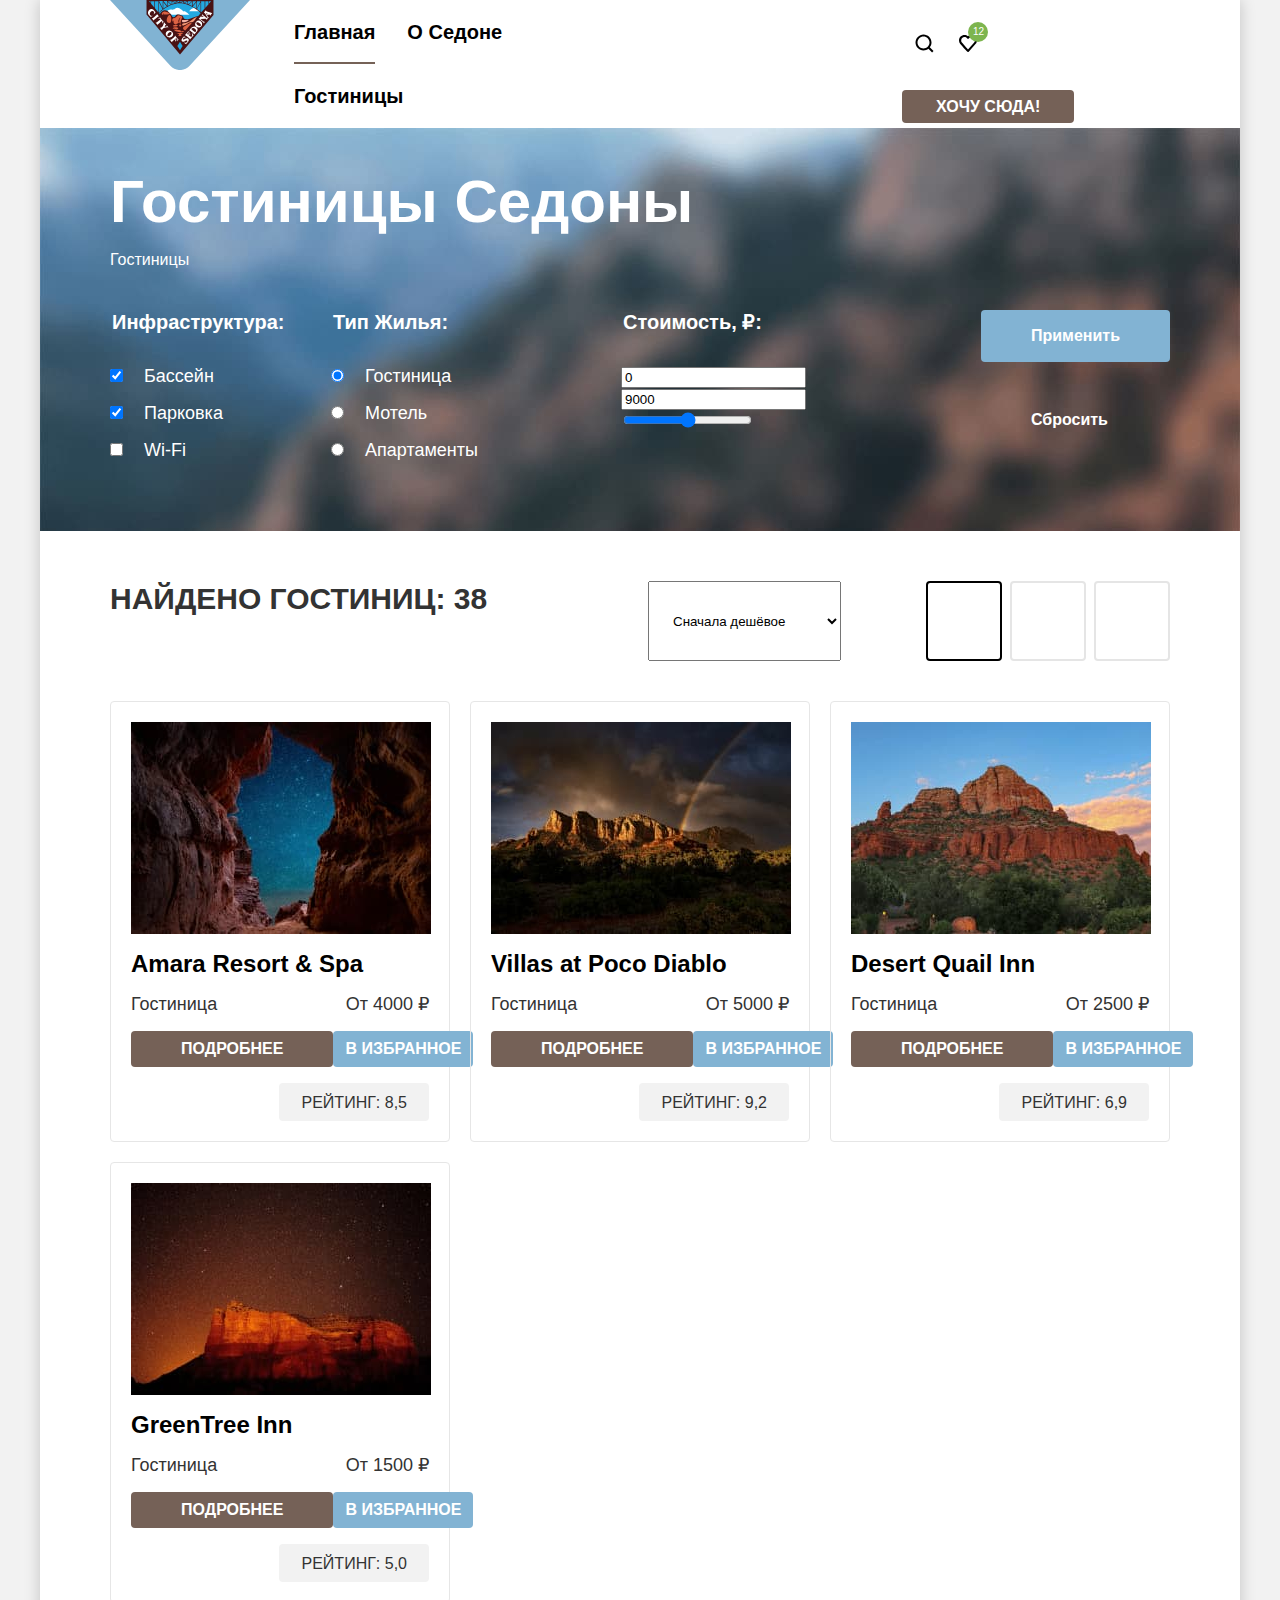
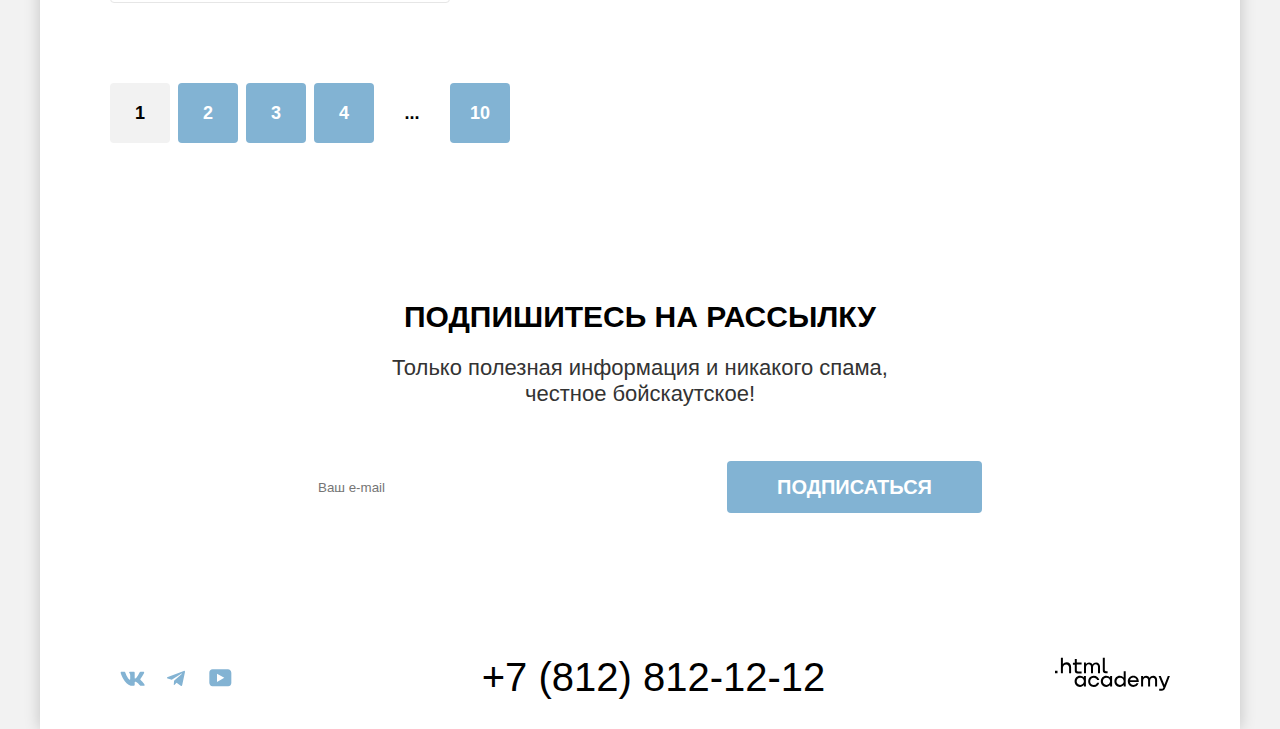
==== catalog.html @ 60b840fd "7.24. Постройте мелкие сетки на гридах для подходящих компонентов" ====
<!DOCTYPE html>
<html lang="ru">
<head>
  <meta charset="utf-8">
  <title>HTML Academy: Седона</title>
  <link rel="stylesheet" href="styles/styles.css"/>
</head>
<body>
<div class="page-container">
  <header class="page-header">
    <a class="page-header-logo" href="/">
      <img src="images/icons/logo.svg" alt="Sedona" width="140" height="70">
    </a>
    <nav class="navigation">
      <ul class="navigation-list">
        <li class="navigation-item">
          <a class="navigation-link navigation-link-current" href="/">Главная</a>
        </li>
        <li class="navigation-item">
          <a class="navigation-link" href="#">О седоне</a>
        </li>
        <li class="navigation-item">
          <a class="navigation-link" href="/hotels.html">Гостиницы</a>
        </li>
      </ul>
      <ul class="navigation-list navigation-user">
        <li class="navigation-item">
          <a class="navigation-link" href="#">
            <svg class="navigation-icon" xmlns="http://www.w3.org/2000/svg" width="20" height="20" viewBox="0 0 20 20"
                 fill="none">
              <path
                d="M19.5 18.0083L15.8 14.3287C16.8 13.0359 17.5 11.3453 17.5 9.4558C17.5 5.08011 13.9 1.5 9.5 1.5C5.1 1.5 1.5 5.17956 1.5 9.55525C1.5 13.9309 5.1 17.511 9.5 17.511C11.3 17.511 13 16.9144 14.4 15.8204L18.1 19.5L19.5 18.0083ZM9.5 15.5221C6.2 15.5221 3.5 12.837 3.5 9.55525C3.5 6.27348 6.2 3.5884 9.5 3.5884C12.8 3.5884 15.5 6.27348 15.5 9.55525C15.5 12.837 12.8 15.5221 9.5 15.5221Z"
                fill="black"/>
            </svg>
            <span class="visually-hidden">
                Поиск
            </span>
          </a>
        </li>
        <li class="navigation-item">
          <a class="navigation-link navigation-cart-link" href="#">
            <svg class="navigation-icon" xmlns="http://www.w3.org/2000/svg" width="20" height="20" viewBox="0 0 20 20"
                 fill="none">
              <path
                d="M9.9 19C9.6 19 9.3 18.9 9.1 18.6C3.7 12.5 2.4 11.1 2.1 10.7C1.4 9.8 1 8.6 1 7.4C1 4.4 3.4 2 6.5 2C7.8 2 9 2.5 10 3.3C11 2.5 12.3 2 13.5 2C16.5 2 19 4.4 19 7.4C19 8.7 18.5 9.9 17.7 10.8L10.7 18.7C10.5 18.9 10.3 19 9.9 19ZM3.9 9.5C4.2 9.9 7.4 13.5 10 16.4L16.2 9.4C16.7 8.9 16.9 8.2 16.9 7.4C16.9 5.6 15.4 4.1 13.6 4.1C12.6 4.1 11.6 4.6 10.9 5.4C10.6 5.7 10.3 5.8 10 5.8C9.7 5.8 9.4 5.6 9.2 5.4C8.5 4.6 7.5 4.1 6.5 4.1C4.7 4.1 3.2 5.6 3.2 7.4C3.1 8.3 3.5 9 3.9 9.5C3.8 9.5 3.8 9.5 3.9 9.5Z"
                fill="black"/>
            </svg>
            <span class="visually-hidden">
                Избранное
              </span>
          </a>
        </li>
        <li class="navigation-item">
          <a class="button rent-button" href="#">
            Хочу сюда!
          </a>
        </li>
      </ul>
    </nav>
  </header>
  <main class="main-index">
    <section class="catalog-filter">
      <h1 class="inner-header-title">Гостиницы Седоны</h1>
      <nav>
        <ol class="breadcrumbs">
          <li class="breadcrumbs-item">
            <a class="breadcrumbs-link" href="index.html"><span class="visually-hidden">Главная</span></a>
          </li>
          <li class="breadcrumbs-item">
            <a class="breadcrumbs-link" href="#">Гостиницы</a>
          </li>
        </ol>
      </nav>
      <form class="catalog-filter-form" action="https://echo.htmlacademy.ru/" method="get">
        <div class="catalog-filter-left-controls">
          <fieldset class="catalog-filter-group">
            <legend class="catalog-filter-title">Инфраструктура:</legend>
            <ul class="catalog-filter-list">
              <li class="catalog-filter-item">
                <label class="control">
                  <input class="control-input" type="checkbox" name="pool" checked>
                  Бассейн
                </label>
              </li>
              <li class="catalog-filter-item">
                <label class="control">
                  <input class="control-input" type="checkbox" name="parking" checked>
                  Парковка
                </label>
              </li>
              <li class="catalog-filter-item">
                <label class="control">
                  <input class="control-input" type="checkbox" name="wifi">
                  Wi-Fi
                </label>
              </li>
            </ul>
          </fieldset>
          <fieldset class="catalog-filter-group">
            <legend class="catalog-filter-title">Тип жилья:</legend>
            <ul class="catalog-filter-list">
              <li class="catalog-filter-item">
                <label class="control">
                  <input class="control-input" type="radio" name="living-type" value="hotel" checked>
                  Гостиница
                </label>
              </li>
              <li class="catalog-filter-item">
                <label class="control">
                  <input class="control-input" type="radio" name="living-type" value="motel">
                  Мотель
                </label>
              </li>
              <li class="catalog-filter-item">
                <label class="control">
                  <input class="control-input" type="radio" name="living-type" value="apartments">
                  Апартаменты
                </label>
              </li>
            </ul>
          </fieldset>
        </div>
        <div class="catalog-filter-right-controls">
          <fieldset class="catalog-filter-group">
            <legend class="catalog-filter-title">Стоимость, ₽:</legend>
            <div>
              <label for="priceFrom" class="visually-hidden">стоимость от</label>
              <input type="number" name="price-from" id="priceFrom" placeholder="от" value="0">
              <label for="priceTo" class="visually-hidden">стоимость до</label>
              <input type="number" name="price-to" id="priceTo" placeholder="до" value="9000">
            </div>
            <label for="priceSlider" class="visually-hidden">слайдер цены</label>
            <input type="range" name="price-slider" min="0" max="10000" id="priceSlider">
          </fieldset>
          <div class="catalog-filter-buttons">
            <button class="button button-secondary-color" type="submit">
              Применить
            </button>
            <button class="button button-link" type="reset">
              Сбросить
            </button>
          </div>
        </div>

      </form>
    </section>

    <section class="catalog-hotels">
      <h2 class="visually-hidden">Каталог</h2>
      <header class="catalog-header">
        <h3 class="catalog-count">Найдено гостиниц: <span>38</span></h3>
        <div class="catalog-header-controls">
          <select class="select-control" aria-label="Сортировка">
            <option value="cheap">Сначала дешёвое</option>
            <option value="popular">Сначала популярное</option>
            <option value="expensive">Сначала дорогое</option>
          </select>
          <ul class="view-type-list">
            <li class="view-type-item">
              <a href="#" class="active button button-light">
                <span class="visually-hidden">Показать карточки</span>
              </a>
            </li>
            <li class="view-type-item">
              <a href="#" class="button button-light">
                <span class="visually-hidden">Показать лентой</span>
              </a>
            </li>
            <li class="view-type-item">
              <a href="#" class="button button-light">
                <span class="visually-hidden">Показать список</span>
              </a>
            </li>
          </ul>
        </div>
      </header>
      <ul class="hotel-list">
        <li class="hotel-card">
          <a class="hotel-card-link" href="#">
            <img class="hotel-card-image" src="images/hotels/hotel-1.jpg" width="300" height="212"
                 alt="Карточка отеля">
            <h3 class="hotel-card-title">Amara Resort & Spa</h3>
          </a>
          <div class="hotel-content">
            <div class="hotel-details">
              <p>Гостиница</p>
              <p>От <span>4000</span> ₽</p>
            </div>
            <div class="hotel-details hotel-card-buttons">
              <a class="button" href="#">
                Подробнее
              </a>
              <button class="button button-secondary-color">
                в избранное
              </button>
            </div>
            <div class="hotel-details">
              <div class="hotel-card-stars">
                <span class="visually-hidden">Рейтинг отеля в звездочках</span>
              </div>
              <div class="hotel-card-rating">
                Рейтинг: <span>8,5</span>
              </div>
            </div>
          </div>
        </li>
        <li class="hotel-card">
          <a class="hotel-card-link" href="#">
            <img class="hotel-card-image" src="images/hotels/hotel-2.jpg" width="300" height="212"
                 alt="Карточка отеля">
            <h3 class="hotel-card-title">Villas at Poco Diablo</h3>
          </a>
          <div class="hotel-content">

            <div class="hotel-details">
              <p>Гостиница</p>
              <p>От <span>5000</span> ₽</p>
            </div>
            <div class="hotel-card-buttons hotel-details">
              <a class="button" href="#">
                Подробнее
              </a>
              <button class="button button-secondary-color">
                в избранное
              </button>
            </div>
            <div class="hotel-details">
              <div class="hotel-card-stars">
                <span class="visually-hidden">Рейтинг отеля в звездочках</span>
              </div>
              <div class="hotel-card-rating">
                Рейтинг: <span>9,2</span>
              </div>
            </div>
          </div>
        </li>
        <li class="hotel-card">
          <a class="hotel-card-link" href="#">
            <img class="hotel-card-image" src="images/hotels/hotel-3.jpg" width="300" height="212"
                 alt="Карточка отеля">
            <h3 class="hotel-card-title">Desert Quail Inn</h3>
          </a>
          <div class="hotel-content">

            <div class="hotel-details">
              <p>Гостиница</p>
              <p>От <span>2500</span> ₽</p>
            </div>
            <div class="hotel-card-buttons hotel-details">
              <a class="button" href="#">
                Подробнее
              </a>
              <button class="button button-secondary-color">
                в избранное
              </button>
            </div>
            <div class="hotel-details">
              <div class="hotel-card-stars">
                <span class="visually-hidden">Рейтинг отеля в звездочках</span>
              </div>
              <div class="hotel-card-rating">
                Рейтинг: <span>6,9</span>
              </div>
            </div>
          </div>
        </li>
        <li class="hotel-card">
          <a class="hotel-card-link" href="#">
            <img class="hotel-card-image" src="images/hotels/hotel-4.jpg" width="300" height="212"
                 alt="Карточка отеля">
            <h3 class="hotel-card-title">GreenTree Inn</h3>
          </a>
          <div class="hotel-content">
            <div class="hotel-details">
              <p>Гостиница</p>
              <p>От <span>1500</span> ₽</p>
            </div>
            <div class="hotel-card-buttons hotel-details">
              <a class="button" href="#">
                Подробнее
              </a>
              <button class="button button-secondary-color">
                в избранное
              </button>
            </div>
            <div class="hotel-details">
              <div class="hotel-card-stars">
                <span class="visually-hidden">Рейтинг отеля в звездочках</span>
              </div>
              <div class="hotel-card-rating">
                Рейтинг: <span>5,0</span>
              </div>
            </div>
          </div>
        </li>
      </ul>
      <ul class="pagination">
        <li class="pagination-item">
          <a class="pagination-link pagination-current" href="#">1</a>
        </li>
        <li class="pagination-item">
          <a class="pagination-link" href="#">2</a>
        </li>
        <li class="pagination-item">
          <a class="pagination-link" href="#">3</a>
        </li>
        <li class="pagination-item">
          <a class="pagination-link" href="#">4</a>
        </li>
        <li class="pagination-item pagination-spacing">
          <span class="pagination-link">...</span>
        </li>
        <li class="pagination-item">
          <a class="pagination-link" href="#">10</a>
        </li>
      </ul>
    </section>


    <section class="newsletter">
      <h2 class="visually-hidden">Подписка на рассылку</h2>
      <div class="newsletter-inner">
        <h3 class="text-information-title">Подпишитесь на рассылку</h3>
        <p class="text-information-description">Только полезная информация и никакого спама,<br> честное бойскаутское!
        </p>
        <form class="newsletter-form" action="https://echo.htmlacademy.ru/" method="post">
          <label class="visually-hidden" for="newsletterEmail">Ваш e-mail</label>
          <input class="newsletter-input" id="newsletterEmail" type="email" name="email" placeholder="Ваш e-mail">
          <button class="button button-secondary-color" type="submit">
            ПОДПИСАТЬСЯ
          </button>
        </form>
      </div>
    </section>
  </main>
  <footer class="page-footer">
    <div class="footer-social">
      <ul class="footer-social-list">
        <li class="footer-social-item">
          <a class="footer-social-link" href="#">
            <svg class="footer-social-icon" xmlns="http://www.w3.org/2000/svg" width="25" height="15" fill="none"
                 viewBox="0 0 25 15">
              <path fill-rule="evenodd"
                    d="M24.12 1.8c.16-.54 0-.94-.8-.94H20.7c-.67 0-.98.34-1.15.73 0 0-1.33 3.2-3.22 5.27-.61.6-.9.8-1.23.8-.16 0-.41-.2-.41-.75v-5.1c0-.66-.19-.95-.74-.95H9.82c-.42 0-.67.3-.67.59 0 .62.95.76 1.04 2.51v3.8c0 .83-.15.98-.48.98-.9 0-3.06-3.2-4.34-6.88-.25-.72-.5-1-1.18-1H1.57c-.75 0-.9.34-.9.73 0 .68.89 4.07 4.14 8.55 2.17 3.06 5.23 4.72 8 4.72 1.68 0 1.88-.37 1.88-1v-2.32c0-.74.16-.88.7-.88.38 0 1.05.19 2.6 1.66 1.79 1.75 2.08 2.54 3.08 2.54h2.63c.75 0 1.12-.37.9-1.1-.23-.72-1.08-1.77-2.2-3.02-.62-.71-1.54-1.48-1.82-1.86-.39-.5-.28-.71 0-1.15 0 0 3.2-4.42 3.54-5.93Z"
                    clip-rule="evenodd"/>
            </svg>
            <span class="visually-hidden">ВКонтакте</span>
          </a>
        </li>
        <li class="footer-social-item">
          <a class="footer-social-link" href="#">
            <svg class="footer-social-icon" xmlns="http://www.w3.org/2000/svg" width="18" height="17" fill="none"
                 viewBox="0 0 18 17">
              <path
                d="M16.79.96.84 7.1c-1.09.44-1.08 1.05-.2 1.32l4.1 1.28 9.47-5.98c.44-.27.85-.13.52.17l-7.68 6.93-.28 4.22c.41 0 .6-.2.83-.41l1.99-1.94 4.13 3.06c.77.42 1.31.2 1.5-.71l2.72-12.8c.28-1.1-.43-1.61-1.16-1.28Z"/>
            </svg>
            <span class="visually-hidden">Телеграм</span>
          </a>
        </li>
        <li class="footer-social-item">
          <a class="footer-social-link" href="#">
            <svg class="footer-social-icon" xmlns="http://www.w3.org/2000/svg" width="23" height="18" fill="none"
                 viewBox="0 0 23 18">
              <path
                d="M18.94.36H3.51C1.65.36.33 1.95.33 3.76v10.09c0 1.91 1.32 3.5 3.18 3.5h15.65c1.64 0 3.17-1.59 3.17-3.4V3.76c-.22-1.8-1.53-3.4-3.39-3.4ZM7.99 12.89V4.82l7.34 4.04-7.34 4.03Z"/>
            </svg>
            <span class="visually-hidden">Ютьюб</span>
          </a>
        </li>
      </ul>
    </div>
    <div class="footer-contacts">
      <a class="footer-contacts-phone" href="tel:+78128121212">+7 (812) 812-12-12</a>
    </div>
    <div class="footer-logo">
      <a class="footer-logo-developer" href="https://htmlacademy.ru/">
        <svg class="footer-logo-icon" xmlns="http://www.w3.org/2000/svg" width="115" height="34" fill="none" viewBox="0 0 115 34">
          <path d="M0 13.72v2.6h2.5v-2.6H0ZM11.6 5.32c-1.6 0-2.8.7-3.6 1.7h-.1V.82h-2v15.5h2v-5.3c0-2.1 1.3-3.6 3.3-3.6 1.8 0 2.9 1.4 2.9 3.2v5.7h2v-6.1c.1-3-1.8-4.9-4.5-4.9ZM26.6 5.62h-4.8v-3.7h-2v3.8h-1.9v2h1.9v6c0 1.7 1 2.7 2.7 2.7h4.1v-2h-3.7c-.7 0-1.1-.4-1.1-1.1v-5.7h4.8v-2ZM41.1 5.42c-1.6 0-2.9.8-3.5 2.1h-.1c-.6-1.2-1.8-2.1-3.4-2.1-1.4 0-2.5.8-3.1 1.8h-.1v-1.6H29v10.6h2v-5.4c0-2 1-3.5 2.6-3.5 1.5 0 2.4 1 2.4 2.6v6.3h2v-5.6c0-2.4 1.4-3.3 2.6-3.3 1.5 0 2.4 1 2.4 2.6v6.3h2v-6.5c.1-2.5-1.4-4.3-3.9-4.3ZM47.8 13.52c0 1.7 1 2.7 2.8 2.7h2v-2h-1.7c-.7 0-1.1-.4-1.1-1.1V.82h-2v12.7ZM28.9 20.52c-.9-1.1-2.2-1.8-3.9-1.8-3.1 0-5.4 2.3-5.4 5.6s2.3 5.6 5.4 5.6c1.8 0 3-.8 3.8-1.9h.1v1.6h2v-10.6h-2v1.5Zm-3.6 7.4c-2.2 0-3.6-1.6-3.6-3.6s1.4-3.6 3.6-3.6 3.6 1.6 3.6 3.6c0 1.9-1.4 3.6-3.6 3.6ZM44.2 22.82c-.5-2.4-2.6-4.1-5.4-4.1a5.4 5.4 0 0 0-5.6 5.6c0 3.1 2.2 5.6 5.6 5.6 2.8 0 4.9-1.8 5.4-4.2h-2.1a3.4 3.4 0 0 1-3.3 2.3c-2.2 0-3.6-1.6-3.6-3.6s1.4-3.6 3.6-3.6c1.6 0 2.8 1 3.3 2.2h2.1v-.2ZM55.1 20.52c-.9-1.1-2.2-1.8-3.9-1.8-3.1 0-5.4 2.3-5.4 5.6s2.3 5.6 5.4 5.6c1.8 0 3-.8 3.8-1.9h.1v1.6h2v-10.6h-2v1.5Zm-3.6 7.4c-2.2 0-3.6-1.6-3.6-3.6s1.4-3.6 3.6-3.6 3.6 1.6 3.6 3.6c0 1.9-1.5 3.6-3.6 3.6ZM68.7 20.62c-.9-1.1-2.2-1.9-3.9-1.9-3.1 0-5.4 2.3-5.4 5.6s2.2 5.6 5.4 5.6c1.7 0 3-.8 3.8-1.8h.1v1.5h2v-15.4h-2v6.4Zm-3.6 7.3c-2.2 0-3.6-1.6-3.6-3.6s1.4-3.6 3.6-3.6 3.6 1.6 3.6 3.6c-.1 2-1.5 3.6-3.6 3.6ZM78.3 18.72c-3.3 0-5.5 2.5-5.5 5.6 0 3 2.1 5.6 5.5 5.6 2.5 0 4.5-1.3 5.2-3.6h-2.1c-.5 1-1.6 1.6-3 1.6-1.9 0-3.3-1.3-3.4-2.9h8.8c.2-3.6-2-6.3-5.5-6.3Zm0 1.9c1.7 0 3 1 3.3 2.6h-6.5c.3-1.5 1.5-2.6 3.2-2.6ZM98.2 18.72c-1.6 0-2.9.8-3.6 2h-.1c-.6-1.2-1.8-2-3.4-2-1.4 0-2.5.7-3.1 1.8v-1.5h-1.9v10.6h2v-5.4c0-2 1-3.4 2.6-3.5 1.5 0 2.4 1 2.4 2.6v6.3h2v-5.6c0-2.4 1.4-3.3 2.6-3.3 1.5 0 2.4 1 2.4 2.6v6.3h2v-6.5c.1-2.6-1.4-4.4-3.9-4.4ZM109.4 27.82l-3.6-8.9h-2.2l4.8 11.6c-.3.9-.7 1.2-1.7 1.2h-2.5v2h2.5c1.8 0 2.8-.8 3.5-2.6l4.7-12.2h-2.1l-3.4 8.9Z"/>
        </svg>
        <span class="visually-hidden">Переход на страницу HTML Academy</span>
      </a>
    </div>
  </footer>
</div>
</body>
</html>
---- styles/styles.css ----
@font-face {
  font-family: "PT Sans";
  font-style: normal;
  font-weight: 400;
  src: url("../fonts/ptsans-400.woff2") format("woff2");
  font-display: swap;
}

@font-face {
  font-family: "PT Sans";
  font-style: normal;
  font-weight: 700;
  src: url("../fonts/ptsans-700.woff2") format("woff2");
}

html {
  height: 100%;
}

body {
  height: 100%;
  margin: 0;
  font-family: "PT Sans", sans-serif;
  font-size: 18px;
  line-height: 21px;
  color: #333333;
  background-color: #F2F2F2;
}

.visually-hidden {
  position: absolute;
  width: 1px;
  height: 1px;
  margin: -1px;
  padding: 0;
  border: 0;
  clip: rect(0 0 0 0);
  overflow: hidden;
}

.page-container {
  display: flex;
  flex-direction: column;
  min-height: 100%;
  max-width: 1200px;
  margin: 0 auto;
  box-shadow: 0 0 15px 0 rgba(0, 0, 0, 0.20);
}

.main-index {
  background-color: #FFFFFF;
  flex-grow: 1;
}

.page-wrapper-inside {
  max-width: 1200px;
  margin: 0 auto;
}

.page-header {
  padding: 0 70px;
  display: flex;
  background-color: #FFFFFF;
}

.page-header-logo {
  display: flex;
  margin-bottom: -6px;
  margin-right: 28px;
  z-index: 2;
}

.navigation {
  display: flex;
  width: 940px;
}

.navigation-list {
  display: flex;
  flex-wrap: wrap;
  margin: 0;
  padding: 0;
  width: 350px;
  list-style-type: none;
}

.navigation-user {
  margin-left: auto;
  max-width: 268px;
  align-items: center;
}

.navigation-user .navigation-link {
  min-width: 20px;
  min-height: 20px;
  padding: 22px 12px;
}

.navigation-link {
  display: block;
  position: relative;
  font-size: 20px;
  font-weight: 700;
  line-height: 24px;
  text-transform: capitalize;
  text-align: center;
  text-decoration: none;
  padding: 20px 16px;
  color: #000000;
  transition: background-color 0.3s;
}

.navigation-link:hover{
  background-color: #E5E5E5;
}

.navigation-link-current::before {
  content: '';
  position: absolute;
  height: 2px;
  background-color: #756257;
  bottom:0;
  right: 16px;
  left: 16px;
}

.navigation-cart-link {
  margin-right: 20px;
}

.navigation-cart-link::after {
  content: '12';
  position: absolute;
  background-color: #7DB54F;
  width: 20px;
  height: 20px;
  color: #FFFFFF;
  font-size: 10px;
  line-height: 10px;
  font-weight: 400;
  border-radius: 50%;
  text-align: center;
  box-sizing: border-box;
  padding: 5px;
  top: 11px;
}

.navigation-icon {
  position: absolute;
  top: 0;
  right: 0;
  bottom: 0;
  left: 0;
  margin: auto;
}

.button {
  display: inline;
  font-family: inherit;
  font-weight: 700;
  line-height: 36px;
  font-size: 20px;
  text-align: center;
  color: #FFFFFF;
  cursor: pointer;
  text-decoration: none;
  background-color: #756157;
  padding: 8px 50px;
  border-radius: 4px;
  transition: background-color 0.3s;
  border: none;
}

.button:hover {
  background-color: #615048;
}

.button:focus {
  background-color: #615048;
}

.button:active {
  background-color: #756157;
  color: rgba(255, 255, 255, 0.30);
}

.button:disabled {
  background-color: #E5E5E5;
}

.button-light {
  background-color: #FFFFFF;
  border: 2px solid #E5E5E5;
}

.button-light.active {
  border: 2px solid #000000;
}

.rent-button {
  font-size: 16px;
  line-height: 20px;
  text-transform: uppercase;
  padding: 8px 34px;
}

.select-control {
  padding: 14px 20px;
}

.text-information-title {
  font-size: 30px;
  font-weight: 700;
  line-height: 36px;
  margin: 0 0 20px 0;
  text-align: center;
  text-transform: uppercase;
}

.text-information-description {
  font-size: 22px;
  font-weight: 400;
  line-height: 26px;
  margin: 0;
  text-align: center;
}

.hero {
  text-align: center;
  margin-bottom:  21px;
}

.hero-promo {
  width: 651px;
  margin: 0 auto;
  padding: 69px 0;
}

.hero-promo .text-information-title {
  margin-bottom: 25px;
}

.hero-background-image {
  vertical-align: middle;
  object-fit: cover;
}

.advantages-promo {
  width: 505px;
  margin: 0 auto;
  padding: 64px 0;
}

.advantages-list {
  margin: 0;
  padding: 0;
  display: grid;
  grid-template-columns: repeat(3, 400px);
  list-style-type: none;
  grid-auto-rows: minmax(385px, auto);
}

.advantages-item {
  text-align: center;
  display: flex;
  flex-direction: column;
}

.advantages-item-container {
  display: flex;
  flex-direction: column;
  flex-grow: 1;
  justify-content: flex-end;
  padding: 103px 85px;
}

.advantages-item-container p {
  margin: 0;
}

.advantages-item-picture {
  grid-column: 1/ span 3;
  flex-direction: row;
}


.advantages-item-image {
  vertical-align: middle;
  object-fit: cover;
}

.advantages-item:first-child .advantages-item-title,
.advantages-item:last-child .advantages-item-title {
  color: #FFFFFF;
}

.advantages-item:nth-child(odd) {
  background-color: rgba(131, 179, 211, 0.20);
}

.advantages-item:nth-child(even) {
  background-color: rgba(131, 179, 211, 0.12);
}

.advantages-item:first-child, .advantages-item:last-child {
  background-color: #82B3D3;
  color: #FFFFFF;
}

.advantages-item-title {
  color: #000000;
  margin: 0 0 60px;
  font-weight: 700;
  font-size: 24px;
  text-transform: uppercase;
  line-height: 28px;
  display: block;
  padding: 0 29px;
  position: relative;
}

.advantages-item-title::after {
  content: '';
  position: absolute;
  top: 86px;
  left: 85px;
  right: 85px;
  height: 2px;
  background-color: rgba(0, 0, 0, 0.30);
}


.advantages-item-picture .advantages-item-title::after {
  content: '';
  position: absolute;
  top: 86px;
  left: 85px;
  right: 85px;
  height: 2px;
  background-color: rgba(255, 255, 255, 0.30);
}

.advantages-invite-list {
  display: flex;
  padding: 0;
  margin: 0;
  list-style-type: none;
  flex-wrap: wrap;
}

.advantages-invite-item {
  text-align: center;
  width: 400px;
  min-height: 385px;
  display: flex;
  flex-direction: column;
  justify-content: center;
  background-color: rgba(131, 179, 211, 0.12);
}

.advantages-invite-item:nth-child(even) {
  background-color: #FFFFFF;
}

.advantages-invite-container {
  width: 230px;
  margin: 0 auto;
  padding: 80px 0;
}

.advantages-invite-icon {
  background-repeat: no-repeat;
  background-position: center;
  width: 76px;
  height: 76px;
  margin: 0 auto 30px;
}

.advantages-invite-icon-home {
  background-image: url("../images/icons/advantages/house.svg");
}

.advantages-invite-icon-food {
  background-image: url("../images/icons/advantages/food.svg");
}

.advantages-invite-icon-souvenirs {
  background-image: url("../images/icons/advantages/present.svg");
}

.advantages-invite-title {
  font-size: 24px;
  font-weight: 700;
  line-height: 28px;
  text-transform: uppercase;
  color: #000000;
  margin: 0 0 30px;
}

.advantages-invite-description {
  font-size: 18px;
  font-weight: 400;
  line-height: 21px;
  color: #333333;
  margin: 0;
}

.newsletter {
  color: #000000;
}

.newsletter .text-information-description {
  color: #333333;
}

.find {
  padding: 96px 0;
  width: 592px;
  margin: 0 auto;
}

.find .text-information-description {
  margin-bottom: 54px;
}

.find-button {
  display: block;
  margin: 0 auto;
}

.newsletter-background {
  color: #FFFFFF;
  background-image: url("../images/blur-filter-photo.jpg");
  background-repeat: no-repeat;
  background-size: cover;
}

.newsletter-background .text-information-description {
  color: #FFFFFF;
}

.newsletter-inner {
  width: 684px;
  margin: 0 auto;
  padding: 96px 0 104px;
}

.newsletter .text-information-description {
  margin-bottom: 54px;
}

.newsletter-form {
  margin: 0 auto;
  display: flex;
}
.newsletter-input {
  font-family: inherit;
  flex-grow: 1;
  padding: 12px 20px;
  border: none;
  border-radius: 4px 0 0 4px;
}

.subscribe-button {
  border-radius: 0 4px 4px 0;
}


.button-secondary-color {
  background-color: #82B3D3;
  color: #FFFFFF;
}

.button-secondary-color:hover {
  background-color: #68A2CA;
}

.button-secondary-color:focus {
  background-color: #68A2CA;
}

.button-secondary-color:active {
  background-color: #82B3D3;
  color: rgba(255, 255, 255, 0.30);
}


.page-footer {
  background-color: #FFFFFF;
  justify-content: space-between;
  display: flex;
  padding: 40px 70px 30px;
}

.footer-social {
  width: 142px;
}

.footer-social-icon {
  position: absolute;
  top: 0;
  right: 0;
  bottom: 0;
  left: 0;
  margin: auto;
  fill: #83B3D3;
}

.footer-social-link:hover .footer-social-icon {
  fill: #68A2CA;
}

.footer-social-link:focus .footer-social-icon {
  fill: #68A2CA;
}

.footer-social-link:active .footer-social-icon {
  fill: rgba(104, 162, 202, 0.3);
}

.footer-contacts {
  width: 720px;
  text-align: center;
  margin: 0 auto;
}

.footer-social-list {
  padding: 0;
  margin: 0;
  display: flex;
  list-style-type: none;
  flex-wrap: wrap;
}


.footer-social-link {
  display: block;
  position: relative;
  padding: 13px;
  min-height: 16px;
  min-width: 18px;
}

.footer-logo {
  width: 115px;
}

.footer-contacts-phone {
  font-size: 40px;
  line-height: 40px;
  text-transform: uppercase;
  color: #000000;
  text-align: center;
  text-decoration: none;
}

.footer-contacts-phone:hover {
  color: #756157;
}
.footer-contacts-phone:focus {
  color: #756157;
}
.footer-contacts-phone:active {
  color: rgba(117, 97, 87, 0.30);
}

.footer-logo-icon {
  fill: #000000;
}
.footer-logo-icon:hover {
  fill: #756157;
}
.footer-logo-icon:focus {
  fill: #756157;
}
.footer-logo-icon:active {
  fill: rgba(117, 97, 87, 0.3);
}

.catalog-filter {
  color: #FFFFFF;
  background-image: url("../images/blur-filter-photo.jpg");
  background-size: cover;
}

.catalog-filter-form {
  display: flex;
}

.catalog-filter {
  margin: 0 auto;
  padding: 35px 70px 70px;
}

.inner-header-title {
  font-size: 60px;
  font-weight: 700;
  line-height: 78px;
  margin: 0 0 8px 0;
}

.breadcrumbs {
  margin: 0 0 40px;
  padding: 0;
}

.breadcrumbs-item {
  display: inline;
}

.breadcrumbs-link {
  display: block;
  font-size: 16px;
  color: #FFFFFF;
  text-decoration: none;
}

.catalog-filter-title {
  font-size: 20px;
  font-weight: 700;
  line-height: 24px;
  text-transform: capitalize;
  margin-bottom: 32px;
}

.catalog-filter-list {
  padding: 0;
  margin: 0;
  list-style-type: none;
}

.catalog-filter-item {
  margin-bottom: 16px;
}

.catalog-filter-item:last-child {
  margin-bottom: 0;
}

.catalog-filter-buttons .button {
  font-size: 16px;
  margin-bottom: 32px;
}
.catalog-filter-buttons .button:last-child {
  margin-bottom: 0;
}


.catalog-filter-buttons {
  width: 191px;
}

.catalog-hotels {
  padding: 50px 70px 60px;
  margin: 0 auto;
}

.catalog-filter-group {
  padding:0;
  margin: 0;
  border: none;
}

.catalog-filter-left-controls {
  width: 371px;
  display: flex;
  justify-content: space-between;
}

.catalog-filter-left-controls .catalog-filter-group {
  width: 150px;
}
.catalog-filter-right-controls {
  width: 549px;
  margin-left: auto;
  display: flex;
}

.catalog-header {
  display: flex;
  margin-bottom: 40px;
}

.catalog-header-controls {
  margin-left: auto;
  display: flex;
  width: 522px;
}

.view-type-list {
  margin: 0 0 0 auto;
  padding: 0;
  list-style-type: none;
  display: flex;
}

.view-type-list .button {
  display: block;
  padding: 14px 12px;
  min-width: 48px;
  min-height: 48px;
}

.view-type-item {
  margin-right: 8px;
}

.view-type-item:last-child {
  margin-right: 0;
}

.hotel-list {
  display: grid;
  grid-template-columns: repeat(3, 340px);
  padding: 0;
  margin: 0 0 80px;
  gap: 20px;
  list-style-type: none;
}

.control-input {
  line-height: 23px;
  margin: 0 16px 0 0;
}

.button-link {
  background-color: transparent;
  border: 0;
}

.catalog-count {
  font-size: 30px;
  font-weight: 700;
  line-height: 36px;
  text-transform: uppercase;
  margin: 0 0 40px;
}

.hotel-content {
  display: flex;
  flex-direction: column;
  justify-content: flex-end;
  flex-grow: 1;
}

.hotel-details {
  display: flex;
  justify-content: space-between;
  margin-bottom: 16px;
}

.hotel-details:last-child {
  margin: 0;
}

.hotel-details p {
  margin: 0;
}

.hotel-card-link {
  display: block;
  font-size: 24px;
  font-weight: 700;
  line-height: 28px;
  color: #000000;
  text-decoration: none;
}

.hotel-card {
  display: flex;
  flex-direction: column;
  justify-content: space-between;
  color: #333333;
  padding: 20px;
  border: 1px solid #E6E6E6;
  border-radius: 4px;
}

.hotel-card-image {
  vertical-align: middle;
  margin-bottom: 16px;
  object-fit: cover;
}

.hotel-card-title {
  margin: 0 0 16px;
  font-size: 24px;
}

.hotel-card-rating {
  background-color: #F2F2F2;
  font-size: 16px;
  text-align: center;
  text-transform: uppercase;
  padding: 9px 22px 8px 23px;
  border-radius: 4px;
}

.hotel-card-buttons .button {
  font-size: 16px;
  line-height: 20px;
  max-height: 36px;
  max-width: 140px;
  text-transform: uppercase;
  display: flex;
  justify-content: center;
  white-space: nowrap;
}


.pagination {
  display: flex;
  margin: 0;
  padding: 0;
  list-style-type: none;
}

.pagination-link {
  display: flex;
  box-sizing: border-box;
  text-decoration: none;
  width: 60px;
  height: 60px;
  padding: 12px 25px;
  border-radius: 4px;
  font-weight: 700;
  line-height: 36px;
  text-transform: uppercase;
  color: #FFFFFF;
  background-color: #82B3D3;
  justify-content: center;
}

.pagination-item:not(:last-child) {
  margin-right: 8px;
}

.pagination-spacing .pagination-link {
  background-color: transparent;
  color: #000000;
}

.pagination-current {
  color: #000000;
  background-color: #F2F2F2;
}
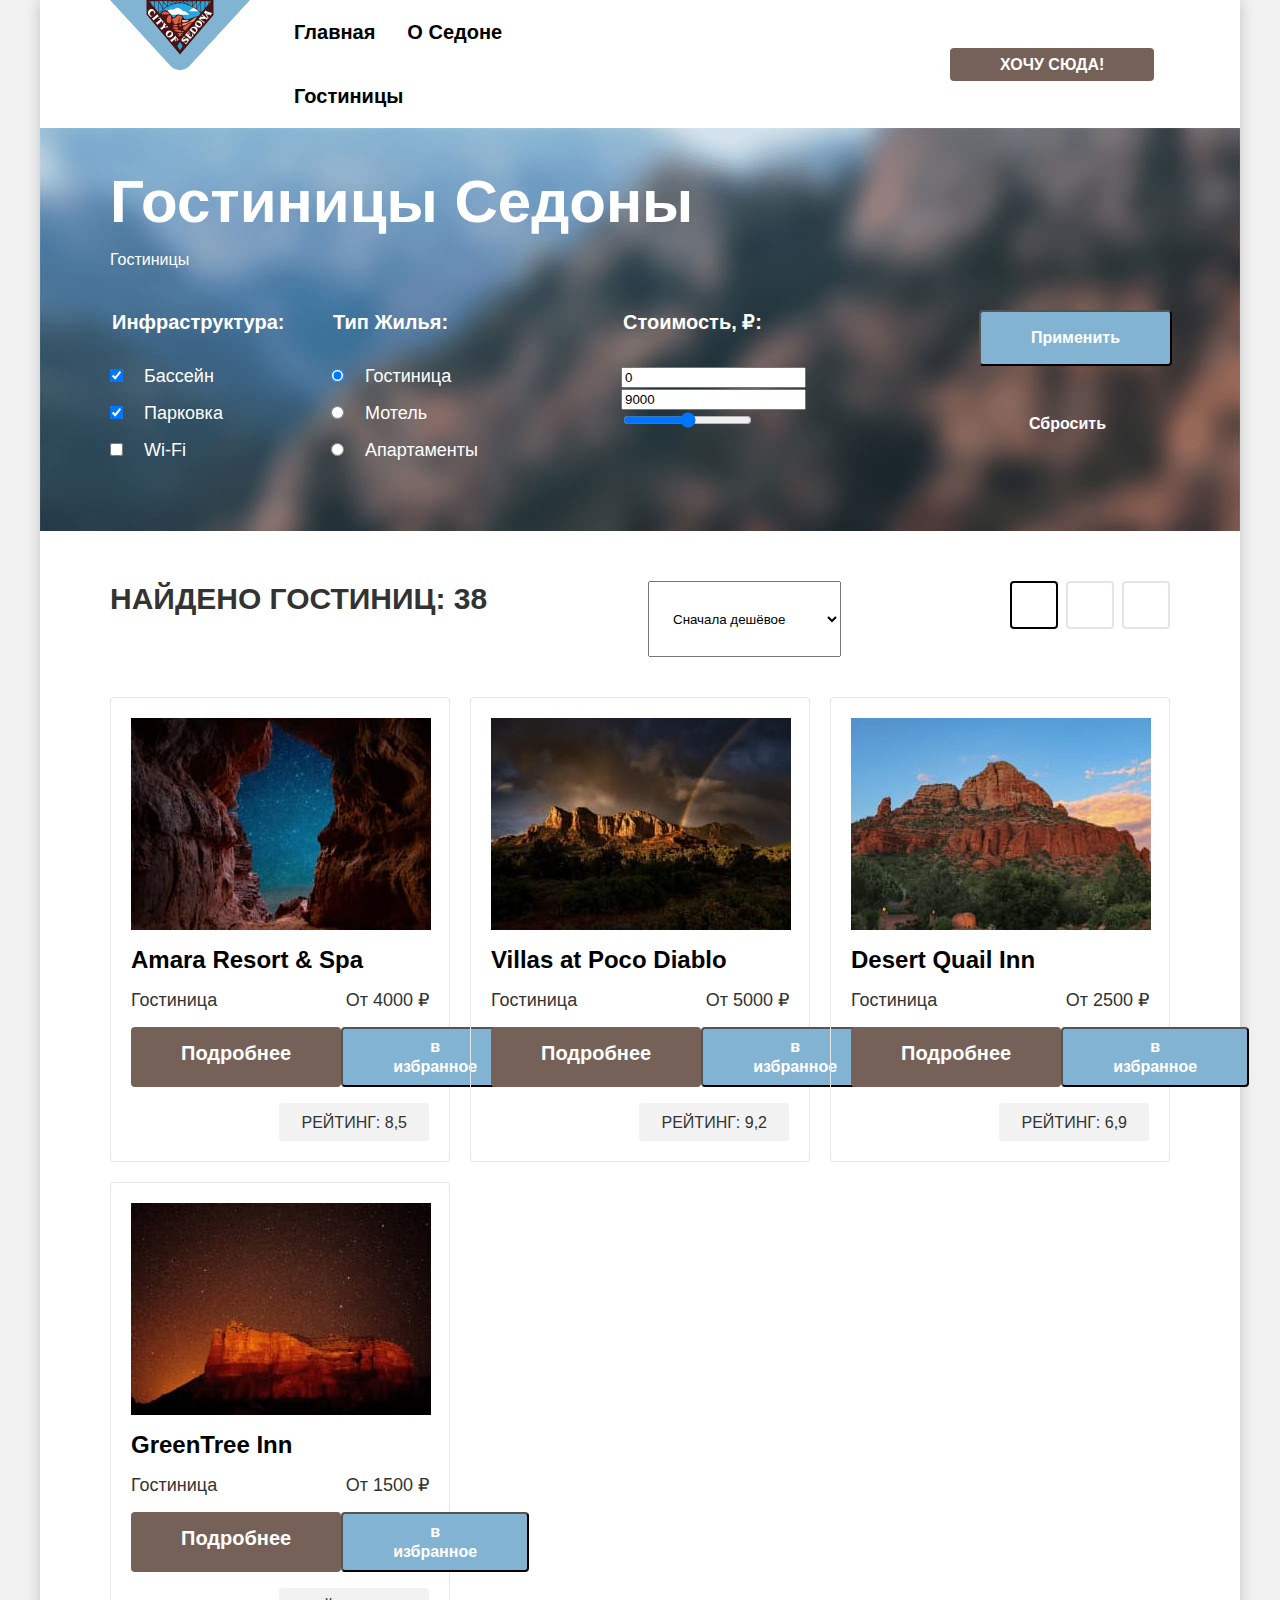
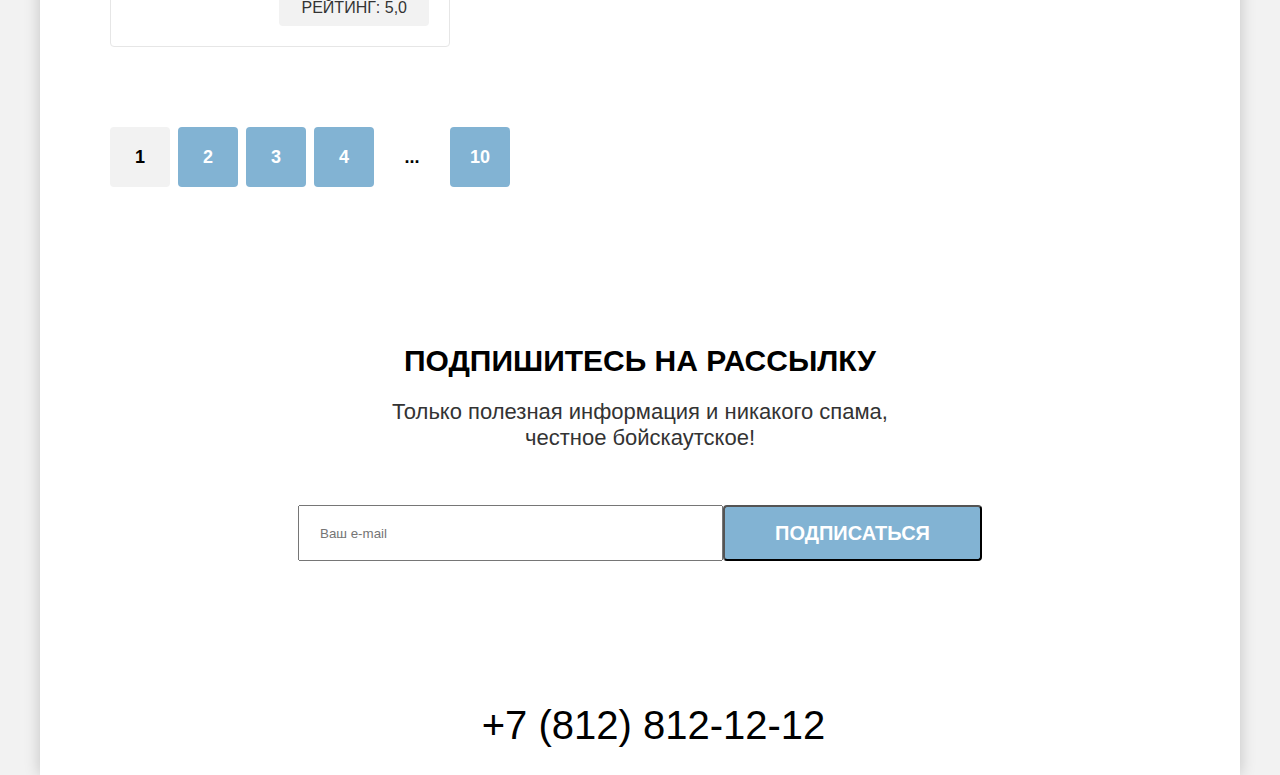
==== commit 705f3684: "Merge pull request #2 from kreonix/task-6" ====
--- a/catalog.html
+++ b/catalog.html
@@ -14,7 +14,7 @@
     <nav class="navigation">
       <ul class="navigation-list">
         <li class="navigation-item">
-          <a class="navigation-link navigation-link-current" href="/">Главная</a>
+          <a class="navigation-link" href="/">Главная</a>
         </li>
         <li class="navigation-item">
           <a class="navigation-link" href="#">О седоне</a>
@@ -26,26 +26,14 @@
       <ul class="navigation-list navigation-user">
         <li class="navigation-item">
           <a class="navigation-link" href="#">
-            <svg class="navigation-icon" xmlns="http://www.w3.org/2000/svg" width="20" height="20" viewBox="0 0 20 20"
-                 fill="none">
-              <path
-                d="M19.5 18.0083L15.8 14.3287C16.8 13.0359 17.5 11.3453 17.5 9.4558C17.5 5.08011 13.9 1.5 9.5 1.5C5.1 1.5 1.5 5.17956 1.5 9.55525C1.5 13.9309 5.1 17.511 9.5 17.511C11.3 17.511 13 16.9144 14.4 15.8204L18.1 19.5L19.5 18.0083ZM9.5 15.5221C6.2 15.5221 3.5 12.837 3.5 9.55525C3.5 6.27348 6.2 3.5884 9.5 3.5884C12.8 3.5884 15.5 6.27348 15.5 9.55525C15.5 12.837 12.8 15.5221 9.5 15.5221Z"
-                fill="black"/>
-            </svg>
-            <span class="visually-hidden">
+              <span class="visually-hidden">
                 Поиск
-            </span>
-          </a>
-        </li>
-        <li class="navigation-item">
-          <a class="navigation-link navigation-cart-link" href="#">
-            <svg class="navigation-icon" xmlns="http://www.w3.org/2000/svg" width="20" height="20" viewBox="0 0 20 20"
-                 fill="none">
-              <path
-                d="M9.9 19C9.6 19 9.3 18.9 9.1 18.6C3.7 12.5 2.4 11.1 2.1 10.7C1.4 9.8 1 8.6 1 7.4C1 4.4 3.4 2 6.5 2C7.8 2 9 2.5 10 3.3C11 2.5 12.3 2 13.5 2C16.5 2 19 4.4 19 7.4C19 8.7 18.5 9.9 17.7 10.8L10.7 18.7C10.5 18.9 10.3 19 9.9 19ZM3.9 9.5C4.2 9.9 7.4 13.5 10 16.4L16.2 9.4C16.7 8.9 16.9 8.2 16.9 7.4C16.9 5.6 15.4 4.1 13.6 4.1C12.6 4.1 11.6 4.6 10.9 5.4C10.6 5.7 10.3 5.8 10 5.8C9.7 5.8 9.4 5.6 9.2 5.4C8.5 4.6 7.5 4.1 6.5 4.1C4.7 4.1 3.2 5.6 3.2 7.4C3.1 8.3 3.5 9 3.9 9.5C3.8 9.5 3.8 9.5 3.9 9.5Z"
-                fill="black"/>
-            </svg>
-            <span class="visually-hidden">
+              </span>
+          </a>
+        </li>
+        <li class="navigation-item">
+          <a class="navigation-link" href="#">
+              <span class="visually-hidden">
                 Избранное
               </span>
           </a>
@@ -60,128 +48,127 @@
   </header>
   <main class="main-index">
     <section class="catalog-filter">
-      <h1 class="inner-header-title">Гостиницы Седоны</h1>
-      <nav>
-        <ol class="breadcrumbs">
-          <li class="breadcrumbs-item">
-            <a class="breadcrumbs-link" href="index.html"><span class="visually-hidden">Главная</span></a>
-          </li>
-          <li class="breadcrumbs-item">
-            <a class="breadcrumbs-link" href="#">Гостиницы</a>
-          </li>
-        </ol>
-      </nav>
-      <form class="catalog-filter-form" action="https://echo.htmlacademy.ru/" method="get">
-        <div class="catalog-filter-left-controls">
-          <fieldset class="catalog-filter-group">
-            <legend class="catalog-filter-title">Инфраструктура:</legend>
-            <ul class="catalog-filter-list">
-              <li class="catalog-filter-item">
-                <label class="control">
-                  <input class="control-input" type="checkbox" name="pool" checked>
-                  Бассейн
-                </label>
-              </li>
-              <li class="catalog-filter-item">
-                <label class="control">
-                  <input class="control-input" type="checkbox" name="parking" checked>
-                  Парковка
-                </label>
-              </li>
-              <li class="catalog-filter-item">
-                <label class="control">
-                  <input class="control-input" type="checkbox" name="wifi">
-                  Wi-Fi
-                </label>
-              </li>
-            </ul>
-          </fieldset>
-          <fieldset class="catalog-filter-group">
-            <legend class="catalog-filter-title">Тип жилья:</legend>
-            <ul class="catalog-filter-list">
-              <li class="catalog-filter-item">
-                <label class="control">
-                  <input class="control-input" type="radio" name="living-type" value="hotel" checked>
-                  Гостиница
-                </label>
-              </li>
-              <li class="catalog-filter-item">
-                <label class="control">
-                  <input class="control-input" type="radio" name="living-type" value="motel">
-                  Мотель
-                </label>
-              </li>
-              <li class="catalog-filter-item">
-                <label class="control">
-                  <input class="control-input" type="radio" name="living-type" value="apartments">
-                  Апартаменты
-                </label>
-              </li>
-            </ul>
-          </fieldset>
-        </div>
-        <div class="catalog-filter-right-controls">
-          <fieldset class="catalog-filter-group">
-            <legend class="catalog-filter-title">Стоимость, ₽:</legend>
-            <div>
-              <label for="priceFrom" class="visually-hidden">стоимость от</label>
-              <input type="number" name="price-from" id="priceFrom" placeholder="от" value="0">
-              <label for="priceTo" class="visually-hidden">стоимость до</label>
-              <input type="number" name="price-to" id="priceTo" placeholder="до" value="9000">
-            </div>
-            <label for="priceSlider" class="visually-hidden">слайдер цены</label>
-            <input type="range" name="price-slider" min="0" max="10000" id="priceSlider">
-          </fieldset>
-          <div class="catalog-filter-buttons">
-            <button class="button button-secondary-color" type="submit">
-              Применить
-            </button>
-            <button class="button button-link" type="reset">
-              Сбросить
-            </button>
+        <h1 class="inner-header-title">Гостиницы Седоны</h1>
+        <nav>
+          <ol class="breadcrumbs">
+            <li class="breadcrumbs-item">
+              <a class="breadcrumbs-link" href="index.html"><span class="visually-hidden">Главная</span></a>
+            </li>
+            <li class="breadcrumbs-item">
+              <a class="breadcrumbs-link" href="#">Гостиницы</a>
+            </li>
+          </ol>
+        </nav>
+        <form class="catalog-filter-form" action="https://echo.htmlacademy.ru/" method="get">
+          <div class="catalog-filter-left-controls">
+            <fieldset class="catalog-filter-group">
+              <legend class="catalog-filter-title">Инфраструктура:</legend>
+              <ul class="catalog-filter-list">
+                <li class="catalog-filter-item">
+                  <label class="control">
+                    <input class="control-input" type="checkbox" name="pool" checked>
+                    Бассейн
+                  </label>
+                </li>
+                <li class="catalog-filter-item">
+                  <label class="control">
+                    <input class="control-input" type="checkbox" name="parking" checked>
+                    Парковка
+                  </label>
+                </li>
+                <li class="catalog-filter-item">
+                  <label class="control">
+                    <input class="control-input" type="checkbox" name="wifi">
+                    Wi-Fi
+                  </label>
+                </li>
+              </ul>
+            </fieldset>
+            <fieldset class="catalog-filter-group">
+              <legend class="catalog-filter-title">Тип жилья:</legend>
+              <ul class="catalog-filter-list">
+                <li class="catalog-filter-item">
+                  <label class="control">
+                    <input class="control-input" type="radio" name="living-type" value="hotel" checked>
+                    Гостиница
+                  </label>
+                </li>
+                <li class="catalog-filter-item">
+                  <label class="control">
+                    <input class="control-input" type="radio" name="living-type" value="motel">
+                    Мотель
+                  </label>
+                </li>
+                <li class="catalog-filter-item">
+                  <label class="control">
+                    <input class="control-input" type="radio" name="living-type" value="apartments">
+                    Апартаменты
+                  </label>
+                </li>
+              </ul>
+            </fieldset>
           </div>
-        </div>
+          <div class="catalog-filter-right-controls">
+            <fieldset class="catalog-filter-group">
+              <legend class="catalog-filter-title">Стоимость, ₽:</legend>
+              <div>
+                <label for="priceFrom" class="visually-hidden">стоимость от</label>
+                <input type="number" name="price-from" id="priceFrom" placeholder="от" value="0">
+                <label for="priceTo" class="visually-hidden">стоимость до</label>
+                <input type="number" name="price-to" id="priceTo" placeholder="до" value="9000">
+              </div>
+              <label for="priceSlider" class="visually-hidden">слайдер цены</label>
+              <input type="range" name="price-slider" min="0" max="10000" id="priceSlider">
+            </fieldset>
+            <div class="catalog-filter-buttons">
+              <button class="button button-secondary-color" type="submit">
+                Применить
+              </button>
+              <button class="button button-link" type="reset">
+                Сбросить
+              </button>
+            </div>
+          </div>
 
-      </form>
+        </form>
     </section>
 
     <section class="catalog-hotels">
       <h2 class="visually-hidden">Каталог</h2>
-      <header class="catalog-header">
-        <h3 class="catalog-count">Найдено гостиниц: <span>38</span></h3>
-        <div class="catalog-header-controls">
-          <select class="select-control" aria-label="Сортировка">
-            <option value="cheap">Сначала дешёвое</option>
-            <option value="popular">Сначала популярное</option>
-            <option value="expensive">Сначала дорогое</option>
-          </select>
-          <ul class="view-type-list">
-            <li class="view-type-item">
-              <a href="#" class="active button button-light">
-                <span class="visually-hidden">Показать карточки</span>
-              </a>
-            </li>
-            <li class="view-type-item">
-              <a href="#" class="button button-light">
-                <span class="visually-hidden">Показать лентой</span>
-              </a>
-            </li>
-            <li class="view-type-item">
-              <a href="#" class="button button-light">
-                <span class="visually-hidden">Показать список</span>
-              </a>
-            </li>
-          </ul>
-        </div>
-      </header>
-      <ul class="hotel-list">
-        <li class="hotel-card">
-          <a class="hotel-card-link" href="#">
-            <img class="hotel-card-image" src="images/hotels/hotel-1.jpg" width="300" height="212"
-                 alt="Карточка отеля">
-            <h3 class="hotel-card-title">Amara Resort & Spa</h3>
-          </a>
-          <div class="hotel-content">
+        <header class="catalog-header">
+          <h3 class="catalog-count">Найдено гостиниц: <span>38</span></h3>
+          <div class="catalog-header-controls">
+            <select class="select-control" aria-label="Сортировка">
+              <option value="cheap">Сначала дешёвое</option>
+              <option value="popular">Сначала популярное</option>
+              <option value="expensive">Сначала дорогое</option>
+            </select>
+            <ul class="view-type-list">
+              <li class="view-type-item">
+                <a href="#" class="active button button-light">
+                  <span class="visually-hidden">Показать карточки</span>
+                </a>
+              </li>
+              <li class="view-type-item">
+                <a href="#" class="button button-light">
+                  <span class="visually-hidden">Показать лентой</span>
+                </a>
+              </li>
+              <li class="view-type-item">
+                <a href="#" class="button button-light">
+                  <span class="visually-hidden">Показать список</span>
+                </a>
+              </li>
+            </ul>
+          </div>
+        </header>
+        <ul class="hotel-list">
+          <li class="hotel-card">
+            <a class="hotel-card-link" href="#">
+              <img class="hotel-card-image" src="images/hotels/hotel-1.jpg" width="300" height="212"
+                   alt="Карточка отеля">
+              <h3 class="hotel-card-title">Amara Resort & Spa</h3>
+            </a>
             <div class="hotel-details">
               <p>Гостиница</p>
               <p>От <span>4000</span> ₽</p>
@@ -202,16 +189,13 @@
                 Рейтинг: <span>8,5</span>
               </div>
             </div>
-          </div>
-        </li>
-        <li class="hotel-card">
-          <a class="hotel-card-link" href="#">
-            <img class="hotel-card-image" src="images/hotels/hotel-2.jpg" width="300" height="212"
-                 alt="Карточка отеля">
-            <h3 class="hotel-card-title">Villas at Poco Diablo</h3>
-          </a>
-          <div class="hotel-content">
-
+          </li>
+          <li class="hotel-card">
+            <a class="hotel-card-link" href="#">
+              <img class="hotel-card-image" src="images/hotels/hotel-2.jpg" width="300" height="212"
+                   alt="Карточка отеля">
+              <h3 class="hotel-card-title">Villas at Poco Diablo</h3>
+            </a>
             <div class="hotel-details">
               <p>Гостиница</p>
               <p>От <span>5000</span> ₽</p>
@@ -232,16 +216,13 @@
                 Рейтинг: <span>9,2</span>
               </div>
             </div>
-          </div>
-        </li>
-        <li class="hotel-card">
-          <a class="hotel-card-link" href="#">
-            <img class="hotel-card-image" src="images/hotels/hotel-3.jpg" width="300" height="212"
-                 alt="Карточка отеля">
-            <h3 class="hotel-card-title">Desert Quail Inn</h3>
-          </a>
-          <div class="hotel-content">
-
+          </li>
+          <li class="hotel-card">
+            <a class="hotel-card-link" href="#">
+              <img class="hotel-card-image" src="images/hotels/hotel-3.jpg" width="300" height="212"
+                   alt="Карточка отеля">
+              <h3 class="hotel-card-title">Desert Quail Inn</h3>
+            </a>
             <div class="hotel-details">
               <p>Гостиница</p>
               <p>От <span>2500</span> ₽</p>
@@ -262,15 +243,13 @@
                 Рейтинг: <span>6,9</span>
               </div>
             </div>
-          </div>
-        </li>
-        <li class="hotel-card">
-          <a class="hotel-card-link" href="#">
-            <img class="hotel-card-image" src="images/hotels/hotel-4.jpg" width="300" height="212"
-                 alt="Карточка отеля">
-            <h3 class="hotel-card-title">GreenTree Inn</h3>
-          </a>
-          <div class="hotel-content">
+          </li>
+          <li class="hotel-card">
+            <a class="hotel-card-link" href="#">
+              <img class="hotel-card-image" src="images/hotels/hotel-4.jpg" width="300" height="212"
+                   alt="Карточка отеля">
+              <h3 class="hotel-card-title">GreenTree Inn</h3>
+            </a>
             <div class="hotel-details">
               <p>Гостиница</p>
               <p>От <span>1500</span> ₽</p>
@@ -291,29 +270,28 @@
                 Рейтинг: <span>5,0</span>
               </div>
             </div>
-          </div>
-        </li>
-      </ul>
-      <ul class="pagination">
-        <li class="pagination-item">
-          <a class="pagination-link pagination-current" href="#">1</a>
-        </li>
-        <li class="pagination-item">
-          <a class="pagination-link" href="#">2</a>
-        </li>
-        <li class="pagination-item">
-          <a class="pagination-link" href="#">3</a>
-        </li>
-        <li class="pagination-item">
-          <a class="pagination-link" href="#">4</a>
-        </li>
-        <li class="pagination-item pagination-spacing">
-          <span class="pagination-link">...</span>
-        </li>
-        <li class="pagination-item">
-          <a class="pagination-link" href="#">10</a>
-        </li>
-      </ul>
+          </li>
+        </ul>
+        <ul class="pagination">
+          <li class="pagination-item">
+            <a class="pagination-link pagination-current" href="#">1</a>
+          </li>
+          <li class="pagination-item">
+            <a class="pagination-link" href="#">2</a>
+          </li>
+          <li class="pagination-item">
+            <a class="pagination-link" href="#">3</a>
+          </li>
+          <li class="pagination-item">
+            <a class="pagination-link" href="#">4</a>
+          </li>
+          <li class="pagination-item pagination-spacing">
+            <span class="pagination-link">...</span>
+          </li>
+          <li class="pagination-item">
+            <a class="pagination-link" href="#">10</a>
+          </li>
+        </ul>
     </section>
 
 
@@ -321,8 +299,7 @@
       <h2 class="visually-hidden">Подписка на рассылку</h2>
       <div class="newsletter-inner">
         <h3 class="text-information-title">Подпишитесь на рассылку</h3>
-        <p class="text-information-description">Только полезная информация и никакого спама,<br> честное бойскаутское!
-        </p>
+        <p class="text-information-description">Только полезная информация и никакого спама,<br> честное бойскаутское!</p>
         <form class="newsletter-form" action="https://echo.htmlacademy.ru/" method="post">
           <label class="visually-hidden" for="newsletterEmail">Ваш e-mail</label>
           <input class="newsletter-input" id="newsletterEmail" type="email" name="email" placeholder="Ваш e-mail">
@@ -337,34 +314,18 @@
     <div class="footer-social">
       <ul class="footer-social-list">
         <li class="footer-social-item">
-          <a class="footer-social-link" href="#">
-            <svg class="footer-social-icon" xmlns="http://www.w3.org/2000/svg" width="25" height="15" fill="none"
-                 viewBox="0 0 25 15">
-              <path fill-rule="evenodd"
-                    d="M24.12 1.8c.16-.54 0-.94-.8-.94H20.7c-.67 0-.98.34-1.15.73 0 0-1.33 3.2-3.22 5.27-.61.6-.9.8-1.23.8-.16 0-.41-.2-.41-.75v-5.1c0-.66-.19-.95-.74-.95H9.82c-.42 0-.67.3-.67.59 0 .62.95.76 1.04 2.51v3.8c0 .83-.15.98-.48.98-.9 0-3.06-3.2-4.34-6.88-.25-.72-.5-1-1.18-1H1.57c-.75 0-.9.34-.9.73 0 .68.89 4.07 4.14 8.55 2.17 3.06 5.23 4.72 8 4.72 1.68 0 1.88-.37 1.88-1v-2.32c0-.74.16-.88.7-.88.38 0 1.05.19 2.6 1.66 1.79 1.75 2.08 2.54 3.08 2.54h2.63c.75 0 1.12-.37.9-1.1-.23-.72-1.08-1.77-2.2-3.02-.62-.71-1.54-1.48-1.82-1.86-.39-.5-.28-.71 0-1.15 0 0 3.2-4.42 3.54-5.93Z"
-                    clip-rule="evenodd"/>
-            </svg>
+          <a href="#">
+            <span class="visually-hidden">Твиттер</span>
+          </a>
+        </li>
+        <li class="footer-social-item">
+          <a href="#">
             <span class="visually-hidden">ВКонтакте</span>
           </a>
         </li>
         <li class="footer-social-item">
-          <a class="footer-social-link" href="#">
-            <svg class="footer-social-icon" xmlns="http://www.w3.org/2000/svg" width="18" height="17" fill="none"
-                 viewBox="0 0 18 17">
-              <path
-                d="M16.79.96.84 7.1c-1.09.44-1.08 1.05-.2 1.32l4.1 1.28 9.47-5.98c.44-.27.85-.13.52.17l-7.68 6.93-.28 4.22c.41 0 .6-.2.83-.41l1.99-1.94 4.13 3.06c.77.42 1.31.2 1.5-.71l2.72-12.8c.28-1.1-.43-1.61-1.16-1.28Z"/>
-            </svg>
-            <span class="visually-hidden">Телеграм</span>
-          </a>
-        </li>
-        <li class="footer-social-item">
-          <a class="footer-social-link" href="#">
-            <svg class="footer-social-icon" xmlns="http://www.w3.org/2000/svg" width="23" height="18" fill="none"
-                 viewBox="0 0 23 18">
-              <path
-                d="M18.94.36H3.51C1.65.36.33 1.95.33 3.76v10.09c0 1.91 1.32 3.5 3.18 3.5h15.65c1.64 0 3.17-1.59 3.17-3.4V3.76c-.22-1.8-1.53-3.4-3.39-3.4ZM7.99 12.89V4.82l7.34 4.04-7.34 4.03Z"/>
-            </svg>
-            <span class="visually-hidden">Ютьюб</span>
+          <a href="#">
+            <span class="visually-hidden">Инстаграм</span>
           </a>
         </li>
       </ul>
@@ -374,9 +335,6 @@
     </div>
     <div class="footer-logo">
       <a class="footer-logo-developer" href="https://htmlacademy.ru/">
-        <svg class="footer-logo-icon" xmlns="http://www.w3.org/2000/svg" width="115" height="34" fill="none" viewBox="0 0 115 34">
-          <path d="M0 13.72v2.6h2.5v-2.6H0ZM11.6 5.32c-1.6 0-2.8.7-3.6 1.7h-.1V.82h-2v15.5h2v-5.3c0-2.1 1.3-3.6 3.3-3.6 1.8 0 2.9 1.4 2.9 3.2v5.7h2v-6.1c.1-3-1.8-4.9-4.5-4.9ZM26.6 5.62h-4.8v-3.7h-2v3.8h-1.9v2h1.9v6c0 1.7 1 2.7 2.7 2.7h4.1v-2h-3.7c-.7 0-1.1-.4-1.1-1.1v-5.7h4.8v-2ZM41.1 5.42c-1.6 0-2.9.8-3.5 2.1h-.1c-.6-1.2-1.8-2.1-3.4-2.1-1.4 0-2.5.8-3.1 1.8h-.1v-1.6H29v10.6h2v-5.4c0-2 1-3.5 2.6-3.5 1.5 0 2.4 1 2.4 2.6v6.3h2v-5.6c0-2.4 1.4-3.3 2.6-3.3 1.5 0 2.4 1 2.4 2.6v6.3h2v-6.5c.1-2.5-1.4-4.3-3.9-4.3ZM47.8 13.52c0 1.7 1 2.7 2.8 2.7h2v-2h-1.7c-.7 0-1.1-.4-1.1-1.1V.82h-2v12.7ZM28.9 20.52c-.9-1.1-2.2-1.8-3.9-1.8-3.1 0-5.4 2.3-5.4 5.6s2.3 5.6 5.4 5.6c1.8 0 3-.8 3.8-1.9h.1v1.6h2v-10.6h-2v1.5Zm-3.6 7.4c-2.2 0-3.6-1.6-3.6-3.6s1.4-3.6 3.6-3.6 3.6 1.6 3.6 3.6c0 1.9-1.4 3.6-3.6 3.6ZM44.2 22.82c-.5-2.4-2.6-4.1-5.4-4.1a5.4 5.4 0 0 0-5.6 5.6c0 3.1 2.2 5.6 5.6 5.6 2.8 0 4.9-1.8 5.4-4.2h-2.1a3.4 3.4 0 0 1-3.3 2.3c-2.2 0-3.6-1.6-3.6-3.6s1.4-3.6 3.6-3.6c1.6 0 2.8 1 3.3 2.2h2.1v-.2ZM55.1 20.52c-.9-1.1-2.2-1.8-3.9-1.8-3.1 0-5.4 2.3-5.4 5.6s2.3 5.6 5.4 5.6c1.8 0 3-.8 3.8-1.9h.1v1.6h2v-10.6h-2v1.5Zm-3.6 7.4c-2.2 0-3.6-1.6-3.6-3.6s1.4-3.6 3.6-3.6 3.6 1.6 3.6 3.6c0 1.9-1.5 3.6-3.6 3.6ZM68.7 20.62c-.9-1.1-2.2-1.9-3.9-1.9-3.1 0-5.4 2.3-5.4 5.6s2.2 5.6 5.4 5.6c1.7 0 3-.8 3.8-1.8h.1v1.5h2v-15.4h-2v6.4Zm-3.6 7.3c-2.2 0-3.6-1.6-3.6-3.6s1.4-3.6 3.6-3.6 3.6 1.6 3.6 3.6c-.1 2-1.5 3.6-3.6 3.6ZM78.3 18.72c-3.3 0-5.5 2.5-5.5 5.6 0 3 2.1 5.6 5.5 5.6 2.5 0 4.5-1.3 5.2-3.6h-2.1c-.5 1-1.6 1.6-3 1.6-1.9 0-3.3-1.3-3.4-2.9h8.8c.2-3.6-2-6.3-5.5-6.3Zm0 1.9c1.7 0 3 1 3.3 2.6h-6.5c.3-1.5 1.5-2.6 3.2-2.6ZM98.2 18.72c-1.6 0-2.9.8-3.6 2h-.1c-.6-1.2-1.8-2-3.4-2-1.4 0-2.5.7-3.1 1.8v-1.5h-1.9v10.6h2v-5.4c0-2 1-3.4 2.6-3.5 1.5 0 2.4 1 2.4 2.6v6.3h2v-5.6c0-2.4 1.4-3.3 2.6-3.3 1.5 0 2.4 1 2.4 2.6v6.3h2v-6.5c.1-2.6-1.4-4.4-3.9-4.4ZM109.4 27.82l-3.6-8.9h-2.2l4.8 11.6c-.3.9-.7 1.2-1.7 1.2h-2.5v2h2.5c1.8 0 2.8-.8 3.5-2.6l4.7-12.2h-2.1l-3.4 8.9Z"/>
-        </svg>
         <span class="visually-hidden">Переход на страницу HTML Academy</span>
       </a>
     </div>
--- a/styles/styles.css
+++ b/styles/styles.css
@@ -13,6 +13,12 @@
   src: url("../fonts/ptsans-700.woff2") format("woff2");
 }
 
+*,
+*::before,
+*::after {
+  box-sizing: border-box;
+}
+
 html {
   height: 100%;
 }
@@ -98,7 +104,6 @@
 
 .navigation-link {
   display: block;
-  position: relative;
   font-size: 20px;
   font-weight: 700;
   line-height: 24px;
@@ -107,55 +112,9 @@
   text-decoration: none;
   padding: 20px 16px;
   color: #000000;
-  transition: background-color 0.3s;
-}
-
-.navigation-link:hover{
-  background-color: #E5E5E5;
-}
-
-.navigation-link-current::before {
-  content: '';
-  position: absolute;
-  height: 2px;
-  background-color: #756257;
-  bottom:0;
-  right: 16px;
-  left: 16px;
-}
-
-.navigation-cart-link {
-  margin-right: 20px;
-}
-
-.navigation-cart-link::after {
-  content: '12';
-  position: absolute;
-  background-color: #7DB54F;
-  width: 20px;
-  height: 20px;
-  color: #FFFFFF;
-  font-size: 10px;
-  line-height: 10px;
-  font-weight: 400;
-  border-radius: 50%;
-  text-align: center;
-  box-sizing: border-box;
-  padding: 5px;
-  top: 11px;
-}
-
-.navigation-icon {
-  position: absolute;
-  top: 0;
-  right: 0;
-  bottom: 0;
-  left: 0;
-  margin: auto;
 }
 
 .button {
-  display: inline;
   font-family: inherit;
   font-weight: 700;
   line-height: 36px;
@@ -167,25 +126,6 @@
   background-color: #756157;
   padding: 8px 50px;
   border-radius: 4px;
-  transition: background-color 0.3s;
-  border: none;
-}
-
-.button:hover {
-  background-color: #615048;
-}
-
-.button:focus {
-  background-color: #615048;
-}
-
-.button:active {
-  background-color: #756157;
-  color: rgba(255, 255, 255, 0.30);
-}
-
-.button:disabled {
-  background-color: #E5E5E5;
 }
 
 .button-light {
@@ -201,7 +141,6 @@
   font-size: 16px;
   line-height: 20px;
   text-transform: uppercase;
-  padding: 8px 34px;
 }
 
 .select-control {
@@ -242,7 +181,6 @@
 
 .hero-background-image {
   vertical-align: middle;
-  object-fit: cover;
 }
 
 .advantages-promo {
@@ -269,8 +207,7 @@
 .advantages-item-container {
   display: flex;
   flex-direction: column;
-  flex-grow: 1;
-  justify-content: flex-end;
+  justify-content: center;
   padding: 103px 85px;
 }
 
@@ -286,7 +223,6 @@
 
 .advantages-item-image {
   vertical-align: middle;
-  object-fit: cover;
 }
 
 .advantages-item:first-child .advantages-item-title,
@@ -316,28 +252,6 @@
   line-height: 28px;
   display: block;
   padding: 0 29px;
-  position: relative;
-}
-
-.advantages-item-title::after {
-  content: '';
-  position: absolute;
-  top: 86px;
-  left: 85px;
-  right: 85px;
-  height: 2px;
-  background-color: rgba(0, 0, 0, 0.30);
-}
-
-
-.advantages-item-picture .advantages-item-title::after {
-  content: '';
-  position: absolute;
-  top: 86px;
-  left: 85px;
-  right: 85px;
-  height: 2px;
-  background-color: rgba(255, 255, 255, 0.30);
 }
 
 .advantages-invite-list {
@@ -366,26 +280,6 @@
   width: 230px;
   margin: 0 auto;
   padding: 80px 0;
-}
-
-.advantages-invite-icon {
-  background-repeat: no-repeat;
-  background-position: center;
-  width: 76px;
-  height: 76px;
-  margin: 0 auto 30px;
-}
-
-.advantages-invite-icon-home {
-  background-image: url("../images/icons/advantages/house.svg");
-}
-
-.advantages-invite-icon-food {
-  background-image: url("../images/icons/advantages/food.svg");
-}
-
-.advantages-invite-icon-souvenirs {
-  background-image: url("../images/icons/advantages/present.svg");
 }
 
 .advantages-invite-title {
@@ -457,12 +351,6 @@
   font-family: inherit;
   flex-grow: 1;
   padding: 12px 20px;
-  border: none;
-  border-radius: 4px 0 0 4px;
-}
-
-.subscribe-button {
-  border-radius: 0 4px 4px 0;
 }
 
 
@@ -470,20 +358,6 @@
   background-color: #82B3D3;
   color: #FFFFFF;
 }
-
-.button-secondary-color:hover {
-  background-color: #68A2CA;
-}
-
-.button-secondary-color:focus {
-  background-color: #68A2CA;
-}
-
-.button-secondary-color:active {
-  background-color: #82B3D3;
-  color: rgba(255, 255, 255, 0.30);
-}
-
 
 .page-footer {
   background-color: #FFFFFF;
@@ -496,28 +370,6 @@
   width: 142px;
 }
 
-.footer-social-icon {
-  position: absolute;
-  top: 0;
-  right: 0;
-  bottom: 0;
-  left: 0;
-  margin: auto;
-  fill: #83B3D3;
-}
-
-.footer-social-link:hover .footer-social-icon {
-  fill: #68A2CA;
-}
-
-.footer-social-link:focus .footer-social-icon {
-  fill: #68A2CA;
-}
-
-.footer-social-link:active .footer-social-icon {
-  fill: rgba(104, 162, 202, 0.3);
-}
-
 .footer-contacts {
   width: 720px;
   text-align: center;
@@ -532,13 +384,8 @@
   flex-wrap: wrap;
 }
 
-
-.footer-social-link {
-  display: block;
-  position: relative;
-  padding: 13px;
-  min-height: 16px;
-  min-width: 18px;
+.footer-social-item {
+  padding: 0 10px;
 }
 
 .footer-logo {
@@ -554,28 +401,6 @@
   text-decoration: none;
 }
 
-.footer-contacts-phone:hover {
-  color: #756157;
-}
-.footer-contacts-phone:focus {
-  color: #756157;
-}
-.footer-contacts-phone:active {
-  color: rgba(117, 97, 87, 0.30);
-}
-
-.footer-logo-icon {
-  fill: #000000;
-}
-.footer-logo-icon:hover {
-  fill: #756157;
-}
-.footer-logo-icon:focus {
-  fill: #756157;
-}
-.footer-logo-icon:active {
-  fill: rgba(117, 97, 87, 0.3);
-}
 
 .catalog-filter {
   color: #FFFFFF;
@@ -736,13 +561,6 @@
   margin: 0 0 40px;
 }
 
-.hotel-content {
-  display: flex;
-  flex-direction: column;
-  justify-content: flex-end;
-  flex-grow: 1;
-}
-
 .hotel-details {
   display: flex;
   justify-content: space-between;
@@ -758,7 +576,6 @@
 }
 
 .hotel-card-link {
-  display: block;
   font-size: 24px;
   font-weight: 700;
   line-height: 28px;
@@ -767,9 +584,6 @@
 }
 
 .hotel-card {
-  display: flex;
-  flex-direction: column;
-  justify-content: space-between;
   color: #333333;
   padding: 20px;
   border: 1px solid #E6E6E6;
@@ -779,12 +593,12 @@
 .hotel-card-image {
   vertical-align: middle;
   margin-bottom: 16px;
-  object-fit: cover;
 }
 
 .hotel-card-title {
   margin: 0 0 16px;
   font-size: 24px;
+
 }
 
 .hotel-card-rating {
@@ -796,17 +610,10 @@
   border-radius: 4px;
 }
 
-.hotel-card-buttons .button {
+.hotel-card-buttons button {
   font-size: 16px;
   line-height: 20px;
-  max-height: 36px;
-  max-width: 140px;
-  text-transform: uppercase;
-  display: flex;
-  justify-content: center;
-  white-space: nowrap;
-}
-
+}
 
 .pagination {
   display: flex;
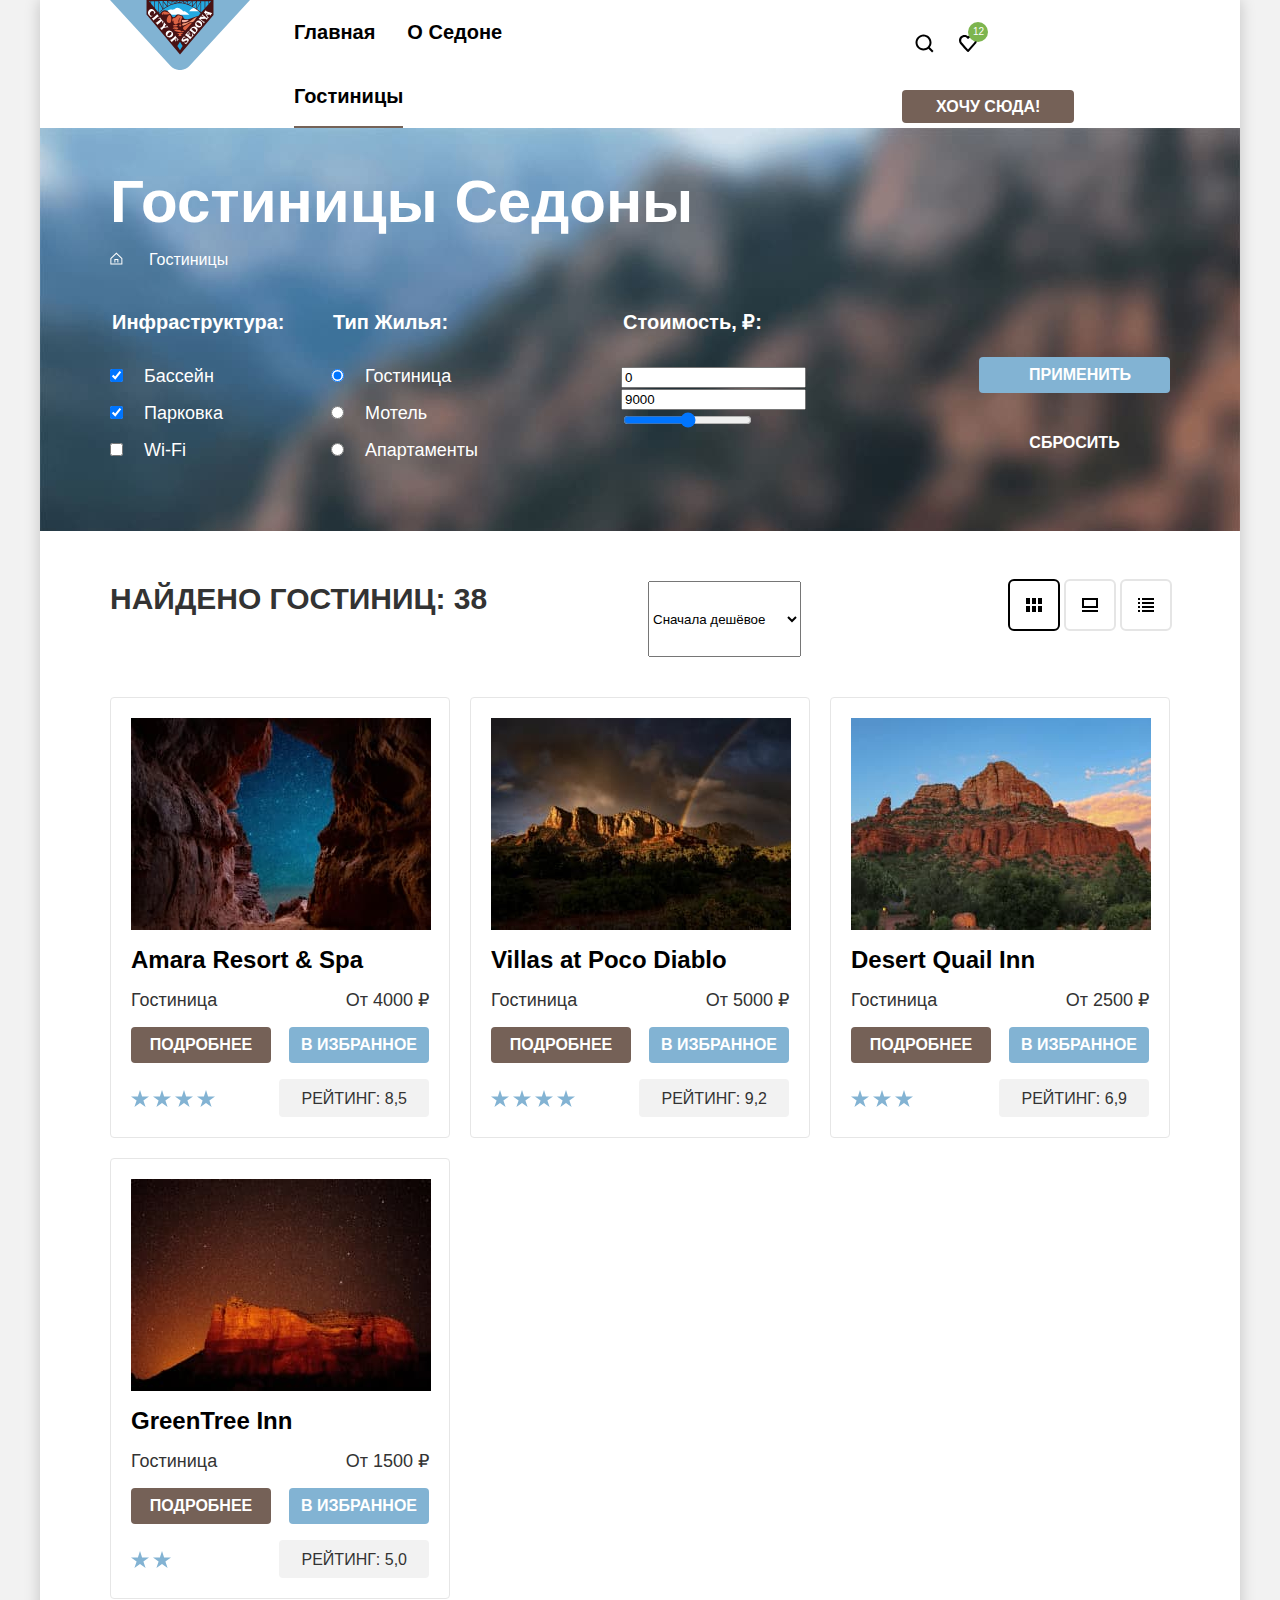
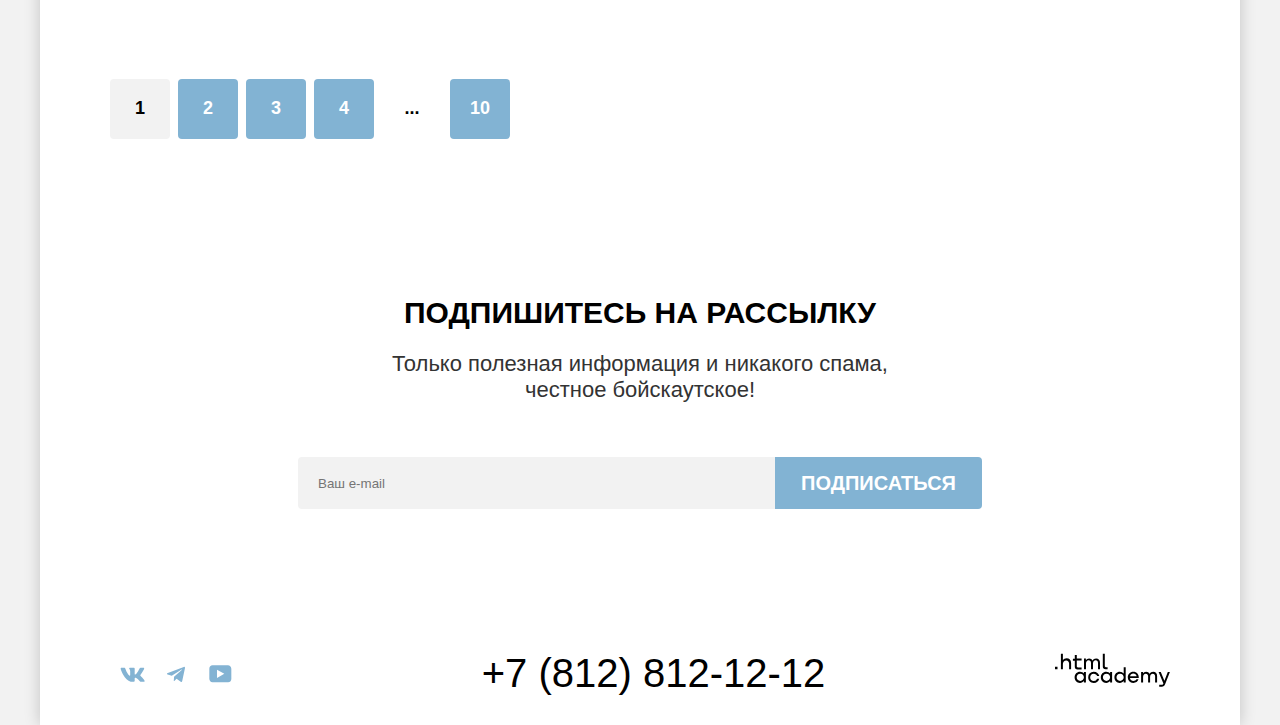
==== commit 39c50161: "7.24. Постройте мелкие сетки на гридах для подходящих компонентов" ====
--- a/catalog.html
+++ b/catalog.html
@@ -20,20 +20,32 @@
           <a class="navigation-link" href="#">О седоне</a>
         </li>
         <li class="navigation-item">
-          <a class="navigation-link" href="/hotels.html">Гостиницы</a>
+          <a class="navigation-link navigation-link-current" href="/hotels.html">Гостиницы</a>
         </li>
       </ul>
       <ul class="navigation-list navigation-user">
         <li class="navigation-item">
           <a class="navigation-link" href="#">
-              <span class="visually-hidden">
+            <svg class="navigation-icon" xmlns="http://www.w3.org/2000/svg" width="20" height="20" viewBox="0 0 20 20"
+                 fill="none">
+              <path
+                d="M19.5 18.0083L15.8 14.3287C16.8 13.0359 17.5 11.3453 17.5 9.4558C17.5 5.08011 13.9 1.5 9.5 1.5C5.1 1.5 1.5 5.17956 1.5 9.55525C1.5 13.9309 5.1 17.511 9.5 17.511C11.3 17.511 13 16.9144 14.4 15.8204L18.1 19.5L19.5 18.0083ZM9.5 15.5221C6.2 15.5221 3.5 12.837 3.5 9.55525C3.5 6.27348 6.2 3.5884 9.5 3.5884C12.8 3.5884 15.5 6.27348 15.5 9.55525C15.5 12.837 12.8 15.5221 9.5 15.5221Z"
+                fill="black"/>
+            </svg>
+            <span class="visually-hidden">
                 Поиск
-              </span>
-          </a>
-        </li>
-        <li class="navigation-item">
-          <a class="navigation-link" href="#">
-              <span class="visually-hidden">
+            </span>
+          </a>
+        </li>
+        <li class="navigation-item">
+          <a class="navigation-link navigation-cart-link" href="#">
+            <svg class="navigation-icon" xmlns="http://www.w3.org/2000/svg" width="20" height="20" viewBox="0 0 20 20"
+                 fill="none">
+              <path
+                d="M9.9 19C9.6 19 9.3 18.9 9.1 18.6C3.7 12.5 2.4 11.1 2.1 10.7C1.4 9.8 1 8.6 1 7.4C1 4.4 3.4 2 6.5 2C7.8 2 9 2.5 10 3.3C11 2.5 12.3 2 13.5 2C16.5 2 19 4.4 19 7.4C19 8.7 18.5 9.9 17.7 10.8L10.7 18.7C10.5 18.9 10.3 19 9.9 19ZM3.9 9.5C4.2 9.9 7.4 13.5 10 16.4L16.2 9.4C16.7 8.9 16.9 8.2 16.9 7.4C16.9 5.6 15.4 4.1 13.6 4.1C12.6 4.1 11.6 4.6 10.9 5.4C10.6 5.7 10.3 5.8 10 5.8C9.7 5.8 9.4 5.6 9.2 5.4C8.5 4.6 7.5 4.1 6.5 4.1C4.7 4.1 3.2 5.6 3.2 7.4C3.1 8.3 3.5 9 3.9 9.5C3.8 9.5 3.8 9.5 3.9 9.5Z"
+                fill="black"/>
+            </svg>
+            <span class="visually-hidden">
                 Избранное
               </span>
           </a>
@@ -48,127 +60,133 @@
   </header>
   <main class="main-index">
     <section class="catalog-filter">
-        <h1 class="inner-header-title">Гостиницы Седоны</h1>
-        <nav>
-          <ol class="breadcrumbs">
-            <li class="breadcrumbs-item">
-              <a class="breadcrumbs-link" href="index.html"><span class="visually-hidden">Главная</span></a>
-            </li>
-            <li class="breadcrumbs-item">
-              <a class="breadcrumbs-link" href="#">Гостиницы</a>
-            </li>
-          </ol>
-        </nav>
-        <form class="catalog-filter-form" action="https://echo.htmlacademy.ru/" method="get">
-          <div class="catalog-filter-left-controls">
-            <fieldset class="catalog-filter-group">
-              <legend class="catalog-filter-title">Инфраструктура:</legend>
-              <ul class="catalog-filter-list">
-                <li class="catalog-filter-item">
-                  <label class="control">
-                    <input class="control-input" type="checkbox" name="pool" checked>
-                    Бассейн
-                  </label>
-                </li>
-                <li class="catalog-filter-item">
-                  <label class="control">
-                    <input class="control-input" type="checkbox" name="parking" checked>
-                    Парковка
-                  </label>
-                </li>
-                <li class="catalog-filter-item">
-                  <label class="control">
-                    <input class="control-input" type="checkbox" name="wifi">
-                    Wi-Fi
-                  </label>
-                </li>
-              </ul>
-            </fieldset>
-            <fieldset class="catalog-filter-group">
-              <legend class="catalog-filter-title">Тип жилья:</legend>
-              <ul class="catalog-filter-list">
-                <li class="catalog-filter-item">
-                  <label class="control">
-                    <input class="control-input" type="radio" name="living-type" value="hotel" checked>
-                    Гостиница
-                  </label>
-                </li>
-                <li class="catalog-filter-item">
-                  <label class="control">
-                    <input class="control-input" type="radio" name="living-type" value="motel">
-                    Мотель
-                  </label>
-                </li>
-                <li class="catalog-filter-item">
-                  <label class="control">
-                    <input class="control-input" type="radio" name="living-type" value="apartments">
-                    Апартаменты
-                  </label>
-                </li>
-              </ul>
-            </fieldset>
+      <h1 class="inner-header-title">Гостиницы Седоны</h1>
+      <nav>
+        <ol class="breadcrumbs">
+          <li class="breadcrumbs-item">
+            <a class="breadcrumbs-link" href="index.html">
+              <svg xmlns="http://www.w3.org/2000/svg" width="13" height="13" fill="none" viewBox="0 0 13 13">
+                <path fill="current" d="m6.371.5-6 5.8v6.2h12V6.3l-6-5.8Zm5 11h-10V6.7l5-4.8 5 4.8v4.8Z"/>
+                <path fill="current" d="M4.371 10.5h1V8h2v2.5h1V7h-4v3.5Z"/>
+              </svg>
+              <span class="visually-hidden">Главная</span></a>
+          </li>
+          <li class="breadcrumbs-item">
+            <a class="breadcrumbs-link" href="#">Гостиницы</a>
+          </li>
+        </ol>
+      </nav>
+      <form class="catalog-filter-form" action="https://echo.htmlacademy.ru/" method="get">
+        <div class="catalog-filter-left-controls">
+          <fieldset class="catalog-filter-group">
+            <legend class="catalog-filter-title">Инфраструктура:</legend>
+            <ul class="catalog-filter-list">
+              <li class="catalog-filter-item">
+                <label class="control">
+                  <input class="control-input" type="checkbox" name="pool" checked>
+                  Бассейн
+                </label>
+              </li>
+              <li class="catalog-filter-item">
+                <label class="control">
+                  <input class="control-input" type="checkbox" name="parking" checked>
+                  Парковка
+                </label>
+              </li>
+              <li class="catalog-filter-item">
+                <label class="control">
+                  <input class="control-input" type="checkbox" name="wifi">
+                  Wi-Fi
+                </label>
+              </li>
+            </ul>
+          </fieldset>
+          <fieldset class="catalog-filter-group">
+            <legend class="catalog-filter-title">Тип жилья:</legend>
+            <ul class="catalog-filter-list">
+              <li class="catalog-filter-item">
+                <label class="control">
+                  <input class="control-input" type="radio" name="living-type" value="hotel" checked>
+                  Гостиница
+                </label>
+              </li>
+              <li class="catalog-filter-item">
+                <label class="control">
+                  <input class="control-input" type="radio" name="living-type" value="motel">
+                  Мотель
+                </label>
+              </li>
+              <li class="catalog-filter-item">
+                <label class="control">
+                  <input class="control-input" type="radio" name="living-type" value="apartments">
+                  Апартаменты
+                </label>
+              </li>
+            </ul>
+          </fieldset>
+        </div>
+        <div class="catalog-filter-right-controls">
+          <fieldset class="catalog-filter-group">
+            <legend class="catalog-filter-title">Стоимость, ₽:</legend>
+            <div>
+              <label for="priceFrom" class="visually-hidden">стоимость от</label>
+              <input type="number" name="price-from" id="priceFrom" placeholder="от" value="0">
+              <label for="priceTo" class="visually-hidden">стоимость до</label>
+              <input type="number" name="price-to" id="priceTo" placeholder="до" value="9000">
+            </div>
+            <label for="priceSlider" class="visually-hidden">слайдер цены</label>
+            <input type="range" name="price-slider" min="0" max="10000" id="priceSlider">
+          </fieldset>
+          <div class="catalog-filter-buttons">
+            <button class="button button-secondary-color" type="submit">
+              Применить
+            </button>
+            <button class="button button-link" type="reset">
+              Сбросить
+            </button>
           </div>
-          <div class="catalog-filter-right-controls">
-            <fieldset class="catalog-filter-group">
-              <legend class="catalog-filter-title">Стоимость, ₽:</legend>
-              <div>
-                <label for="priceFrom" class="visually-hidden">стоимость от</label>
-                <input type="number" name="price-from" id="priceFrom" placeholder="от" value="0">
-                <label for="priceTo" class="visually-hidden">стоимость до</label>
-                <input type="number" name="price-to" id="priceTo" placeholder="до" value="9000">
-              </div>
-              <label for="priceSlider" class="visually-hidden">слайдер цены</label>
-              <input type="range" name="price-slider" min="0" max="10000" id="priceSlider">
-            </fieldset>
-            <div class="catalog-filter-buttons">
-              <button class="button button-secondary-color" type="submit">
-                Применить
-              </button>
-              <button class="button button-link" type="reset">
-                Сбросить
-              </button>
-            </div>
-          </div>
-
-        </form>
+        </div>
+
+      </form>
     </section>
 
     <section class="catalog-hotels">
       <h2 class="visually-hidden">Каталог</h2>
-        <header class="catalog-header">
-          <h3 class="catalog-count">Найдено гостиниц: <span>38</span></h3>
-          <div class="catalog-header-controls">
-            <select class="select-control" aria-label="Сортировка">
-              <option value="cheap">Сначала дешёвое</option>
-              <option value="popular">Сначала популярное</option>
-              <option value="expensive">Сначала дорогое</option>
-            </select>
-            <ul class="view-type-list">
-              <li class="view-type-item">
-                <a href="#" class="active button button-light">
-                  <span class="visually-hidden">Показать карточки</span>
-                </a>
-              </li>
-              <li class="view-type-item">
-                <a href="#" class="button button-light">
-                  <span class="visually-hidden">Показать лентой</span>
-                </a>
-              </li>
-              <li class="view-type-item">
-                <a href="#" class="button button-light">
-                  <span class="visually-hidden">Показать список</span>
-                </a>
-              </li>
-            </ul>
-          </div>
-        </header>
-        <ul class="hotel-list">
-          <li class="hotel-card">
-            <a class="hotel-card-link" href="#">
-              <img class="hotel-card-image" src="images/hotels/hotel-1.jpg" width="300" height="212"
-                   alt="Карточка отеля">
-              <h3 class="hotel-card-title">Amara Resort & Spa</h3>
-            </a>
+      <header class="catalog-header">
+        <h3 class="catalog-count">Найдено гостиниц: <span>38</span></h3>
+        <div class="catalog-header-controls">
+          <select class="select-control" aria-label="Сортировка">
+            <option value="cheap">Сначала дешёвое</option>
+            <option value="popular">Сначала популярное</option>
+            <option value="expensive">Сначала дорогое</option>
+          </select>
+          <ul class="view-type-list">
+            <li class="view-type-item">
+              <a href="#" class="active button button-light button-show-cards">
+                <span class="visually-hidden">Показать карточки</span>
+              </a>
+            </li>
+            <li class="view-type-item">
+              <a href="#" class="button button-light button-show-feed">
+                <span class="visually-hidden">Показать лентой</span>
+              </a>
+            </li>
+            <li class="view-type-item">
+              <a href="#" class="button button-light button-show-list">
+                <span class="visually-hidden">Показать список</span>
+              </a>
+            </li>
+          </ul>
+        </div>
+      </header>
+      <ul class="hotel-list">
+        <li class="hotel-card">
+          <a class="hotel-card-link" href="#">
+            <img class="hotel-card-image" src="images/hotels/hotel-1.jpg" width="300" height="212"
+                 alt="Карточка отеля">
+            <h3 class="hotel-card-title">Amara Resort & Spa</h3>
+          </a>
+          <div class="hotel-content">
             <div class="hotel-details">
               <p>Гостиница</p>
               <p>От <span>4000</span> ₽</p>
@@ -183,19 +201,26 @@
             </div>
             <div class="hotel-details">
               <div class="hotel-card-stars">
+                <div class="hotel-card-star"></div>
+                <div class="hotel-card-star"></div>
+                <div class="hotel-card-star"></div>
+                <div class="hotel-card-star"></div>
                 <span class="visually-hidden">Рейтинг отеля в звездочках</span>
               </div>
               <div class="hotel-card-rating">
                 Рейтинг: <span>8,5</span>
               </div>
             </div>
-          </li>
-          <li class="hotel-card">
-            <a class="hotel-card-link" href="#">
-              <img class="hotel-card-image" src="images/hotels/hotel-2.jpg" width="300" height="212"
-                   alt="Карточка отеля">
-              <h3 class="hotel-card-title">Villas at Poco Diablo</h3>
-            </a>
+          </div>
+        </li>
+        <li class="hotel-card">
+          <a class="hotel-card-link" href="#">
+            <img class="hotel-card-image" src="images/hotels/hotel-2.jpg" width="300" height="212"
+                 alt="Карточка отеля">
+            <h3 class="hotel-card-title">Villas at Poco Diablo</h3>
+          </a>
+          <div class="hotel-content">
+
             <div class="hotel-details">
               <p>Гостиница</p>
               <p>От <span>5000</span> ₽</p>
@@ -210,19 +235,26 @@
             </div>
             <div class="hotel-details">
               <div class="hotel-card-stars">
+                <div class="hotel-card-star"></div>
+                <div class="hotel-card-star"></div>
+                <div class="hotel-card-star"></div>
+                <div class="hotel-card-star"></div>
                 <span class="visually-hidden">Рейтинг отеля в звездочках</span>
               </div>
               <div class="hotel-card-rating">
                 Рейтинг: <span>9,2</span>
               </div>
             </div>
-          </li>
-          <li class="hotel-card">
-            <a class="hotel-card-link" href="#">
-              <img class="hotel-card-image" src="images/hotels/hotel-3.jpg" width="300" height="212"
-                   alt="Карточка отеля">
-              <h3 class="hotel-card-title">Desert Quail Inn</h3>
-            </a>
+          </div>
+        </li>
+        <li class="hotel-card">
+          <a class="hotel-card-link" href="#">
+            <img class="hotel-card-image" src="images/hotels/hotel-3.jpg" width="300" height="212"
+                 alt="Карточка отеля">
+            <h3 class="hotel-card-title">Desert Quail Inn</h3>
+          </a>
+          <div class="hotel-content">
+
             <div class="hotel-details">
               <p>Гостиница</p>
               <p>От <span>2500</span> ₽</p>
@@ -237,19 +269,24 @@
             </div>
             <div class="hotel-details">
               <div class="hotel-card-stars">
+                <div class="hotel-card-star"></div>
+                <div class="hotel-card-star"></div>
+                <div class="hotel-card-star"></div>
                 <span class="visually-hidden">Рейтинг отеля в звездочках</span>
               </div>
               <div class="hotel-card-rating">
                 Рейтинг: <span>6,9</span>
               </div>
             </div>
-          </li>
-          <li class="hotel-card">
-            <a class="hotel-card-link" href="#">
-              <img class="hotel-card-image" src="images/hotels/hotel-4.jpg" width="300" height="212"
-                   alt="Карточка отеля">
-              <h3 class="hotel-card-title">GreenTree Inn</h3>
-            </a>
+          </div>
+        </li>
+        <li class="hotel-card">
+          <a class="hotel-card-link" href="#">
+            <img class="hotel-card-image" src="images/hotels/hotel-4.jpg" width="300" height="212"
+                 alt="Карточка отеля">
+            <h3 class="hotel-card-title">GreenTree Inn</h3>
+          </a>
+          <div class="hotel-content">
             <div class="hotel-details">
               <p>Гостиница</p>
               <p>От <span>1500</span> ₽</p>
@@ -264,34 +301,37 @@
             </div>
             <div class="hotel-details">
               <div class="hotel-card-stars">
+                <div class="hotel-card-star"></div>
+                <div class="hotel-card-star"></div>
                 <span class="visually-hidden">Рейтинг отеля в звездочках</span>
               </div>
               <div class="hotel-card-rating">
                 Рейтинг: <span>5,0</span>
               </div>
             </div>
-          </li>
-        </ul>
-        <ul class="pagination">
-          <li class="pagination-item">
-            <a class="pagination-link pagination-current" href="#">1</a>
-          </li>
-          <li class="pagination-item">
-            <a class="pagination-link" href="#">2</a>
-          </li>
-          <li class="pagination-item">
-            <a class="pagination-link" href="#">3</a>
-          </li>
-          <li class="pagination-item">
-            <a class="pagination-link" href="#">4</a>
-          </li>
-          <li class="pagination-item pagination-spacing">
-            <span class="pagination-link">...</span>
-          </li>
-          <li class="pagination-item">
-            <a class="pagination-link" href="#">10</a>
-          </li>
-        </ul>
+          </div>
+        </li>
+      </ul>
+      <ul class="pagination">
+        <li class="pagination-item">
+          <a class="pagination-link pagination-current" href="#">1</a>
+        </li>
+        <li class="pagination-item">
+          <a class="pagination-link" href="#">2</a>
+        </li>
+        <li class="pagination-item">
+          <a class="pagination-link" href="#">3</a>
+        </li>
+        <li class="pagination-item">
+          <a class="pagination-link" href="#">4</a>
+        </li>
+        <li class="pagination-item pagination-spacing">
+          <span class="pagination-link">...</span>
+        </li>
+        <li class="pagination-item">
+          <a class="pagination-link" href="#">10</a>
+        </li>
+      </ul>
     </section>
 
 
@@ -299,11 +339,12 @@
       <h2 class="visually-hidden">Подписка на рассылку</h2>
       <div class="newsletter-inner">
         <h3 class="text-information-title">Подпишитесь на рассылку</h3>
-        <p class="text-information-description">Только полезная информация и никакого спама,<br> честное бойскаутское!</p>
+        <p class="text-information-description">Только полезная информация и никакого спама,<br> честное бойскаутское!
+        </p>
         <form class="newsletter-form" action="https://echo.htmlacademy.ru/" method="post">
           <label class="visually-hidden" for="newsletterEmail">Ваш e-mail</label>
           <input class="newsletter-input" id="newsletterEmail" type="email" name="email" placeholder="Ваш e-mail">
-          <button class="button button-secondary-color" type="submit">
+          <button class="button button-secondary-color subscribe-button" type="submit">
             ПОДПИСАТЬСЯ
           </button>
         </form>
@@ -314,18 +355,34 @@
     <div class="footer-social">
       <ul class="footer-social-list">
         <li class="footer-social-item">
-          <a href="#">
-            <span class="visually-hidden">Твиттер</span>
+          <a class="footer-social-link" href="#">
+            <svg class="footer-social-icon" xmlns="http://www.w3.org/2000/svg" width="25" height="15" fill="none"
+                 viewBox="0 0 25 15">
+              <path fill-rule="evenodd"
+                    d="M24.12 1.8c.16-.54 0-.94-.8-.94H20.7c-.67 0-.98.34-1.15.73 0 0-1.33 3.2-3.22 5.27-.61.6-.9.8-1.23.8-.16 0-.41-.2-.41-.75v-5.1c0-.66-.19-.95-.74-.95H9.82c-.42 0-.67.3-.67.59 0 .62.95.76 1.04 2.51v3.8c0 .83-.15.98-.48.98-.9 0-3.06-3.2-4.34-6.88-.25-.72-.5-1-1.18-1H1.57c-.75 0-.9.34-.9.73 0 .68.89 4.07 4.14 8.55 2.17 3.06 5.23 4.72 8 4.72 1.68 0 1.88-.37 1.88-1v-2.32c0-.74.16-.88.7-.88.38 0 1.05.19 2.6 1.66 1.79 1.75 2.08 2.54 3.08 2.54h2.63c.75 0 1.12-.37.9-1.1-.23-.72-1.08-1.77-2.2-3.02-.62-.71-1.54-1.48-1.82-1.86-.39-.5-.28-.71 0-1.15 0 0 3.2-4.42 3.54-5.93Z"
+                    clip-rule="evenodd"/>
+            </svg>
+            <span class="visually-hidden">ВКонтакте</span>
           </a>
         </li>
         <li class="footer-social-item">
-          <a href="#">
-            <span class="visually-hidden">ВКонтакте</span>
+          <a class="footer-social-link" href="#">
+            <svg class="footer-social-icon" xmlns="http://www.w3.org/2000/svg" width="18" height="17" fill="none"
+                 viewBox="0 0 18 17">
+              <path
+                d="M16.79.96.84 7.1c-1.09.44-1.08 1.05-.2 1.32l4.1 1.28 9.47-5.98c.44-.27.85-.13.52.17l-7.68 6.93-.28 4.22c.41 0 .6-.2.83-.41l1.99-1.94 4.13 3.06c.77.42 1.31.2 1.5-.71l2.72-12.8c.28-1.1-.43-1.61-1.16-1.28Z"/>
+            </svg>
+            <span class="visually-hidden">Телеграм</span>
           </a>
         </li>
         <li class="footer-social-item">
-          <a href="#">
-            <span class="visually-hidden">Инстаграм</span>
+          <a class="footer-social-link" href="#">
+            <svg class="footer-social-icon" xmlns="http://www.w3.org/2000/svg" width="23" height="18" fill="none"
+                 viewBox="0 0 23 18">
+              <path
+                d="M18.94.36H3.51C1.65.36.33 1.95.33 3.76v10.09c0 1.91 1.32 3.5 3.18 3.5h15.65c1.64 0 3.17-1.59 3.17-3.4V3.76c-.22-1.8-1.53-3.4-3.39-3.4ZM7.99 12.89V4.82l7.34 4.04-7.34 4.03Z"/>
+            </svg>
+            <span class="visually-hidden">Ютьюб</span>
           </a>
         </li>
       </ul>
@@ -335,6 +392,11 @@
     </div>
     <div class="footer-logo">
       <a class="footer-logo-developer" href="https://htmlacademy.ru/">
+        <svg class="footer-logo-icon" xmlns="http://www.w3.org/2000/svg" width="115" height="34" fill="none"
+             viewBox="0 0 115 34">
+          <path
+            d="M0 13.72v2.6h2.5v-2.6H0ZM11.6 5.32c-1.6 0-2.8.7-3.6 1.7h-.1V.82h-2v15.5h2v-5.3c0-2.1 1.3-3.6 3.3-3.6 1.8 0 2.9 1.4 2.9 3.2v5.7h2v-6.1c.1-3-1.8-4.9-4.5-4.9ZM26.6 5.62h-4.8v-3.7h-2v3.8h-1.9v2h1.9v6c0 1.7 1 2.7 2.7 2.7h4.1v-2h-3.7c-.7 0-1.1-.4-1.1-1.1v-5.7h4.8v-2ZM41.1 5.42c-1.6 0-2.9.8-3.5 2.1h-.1c-.6-1.2-1.8-2.1-3.4-2.1-1.4 0-2.5.8-3.1 1.8h-.1v-1.6H29v10.6h2v-5.4c0-2 1-3.5 2.6-3.5 1.5 0 2.4 1 2.4 2.6v6.3h2v-5.6c0-2.4 1.4-3.3 2.6-3.3 1.5 0 2.4 1 2.4 2.6v6.3h2v-6.5c.1-2.5-1.4-4.3-3.9-4.3ZM47.8 13.52c0 1.7 1 2.7 2.8 2.7h2v-2h-1.7c-.7 0-1.1-.4-1.1-1.1V.82h-2v12.7ZM28.9 20.52c-.9-1.1-2.2-1.8-3.9-1.8-3.1 0-5.4 2.3-5.4 5.6s2.3 5.6 5.4 5.6c1.8 0 3-.8 3.8-1.9h.1v1.6h2v-10.6h-2v1.5Zm-3.6 7.4c-2.2 0-3.6-1.6-3.6-3.6s1.4-3.6 3.6-3.6 3.6 1.6 3.6 3.6c0 1.9-1.4 3.6-3.6 3.6ZM44.2 22.82c-.5-2.4-2.6-4.1-5.4-4.1a5.4 5.4 0 0 0-5.6 5.6c0 3.1 2.2 5.6 5.6 5.6 2.8 0 4.9-1.8 5.4-4.2h-2.1a3.4 3.4 0 0 1-3.3 2.3c-2.2 0-3.6-1.6-3.6-3.6s1.4-3.6 3.6-3.6c1.6 0 2.8 1 3.3 2.2h2.1v-.2ZM55.1 20.52c-.9-1.1-2.2-1.8-3.9-1.8-3.1 0-5.4 2.3-5.4 5.6s2.3 5.6 5.4 5.6c1.8 0 3-.8 3.8-1.9h.1v1.6h2v-10.6h-2v1.5Zm-3.6 7.4c-2.2 0-3.6-1.6-3.6-3.6s1.4-3.6 3.6-3.6 3.6 1.6 3.6 3.6c0 1.9-1.5 3.6-3.6 3.6ZM68.7 20.62c-.9-1.1-2.2-1.9-3.9-1.9-3.1 0-5.4 2.3-5.4 5.6s2.2 5.6 5.4 5.6c1.7 0 3-.8 3.8-1.8h.1v1.5h2v-15.4h-2v6.4Zm-3.6 7.3c-2.2 0-3.6-1.6-3.6-3.6s1.4-3.6 3.6-3.6 3.6 1.6 3.6 3.6c-.1 2-1.5 3.6-3.6 3.6ZM78.3 18.72c-3.3 0-5.5 2.5-5.5 5.6 0 3 2.1 5.6 5.5 5.6 2.5 0 4.5-1.3 5.2-3.6h-2.1c-.5 1-1.6 1.6-3 1.6-1.9 0-3.3-1.3-3.4-2.9h8.8c.2-3.6-2-6.3-5.5-6.3Zm0 1.9c1.7 0 3 1 3.3 2.6h-6.5c.3-1.5 1.5-2.6 3.2-2.6ZM98.2 18.72c-1.6 0-2.9.8-3.6 2h-.1c-.6-1.2-1.8-2-3.4-2-1.4 0-2.5.7-3.1 1.8v-1.5h-1.9v10.6h2v-5.4c0-2 1-3.4 2.6-3.5 1.5 0 2.4 1 2.4 2.6v6.3h2v-5.6c0-2.4 1.4-3.3 2.6-3.3 1.5 0 2.4 1 2.4 2.6v6.3h2v-6.5c.1-2.6-1.4-4.4-3.9-4.4ZM109.4 27.82l-3.6-8.9h-2.2l4.8 11.6c-.3.9-.7 1.2-1.7 1.2h-2.5v2h2.5c1.8 0 2.8-.8 3.5-2.6l4.7-12.2h-2.1l-3.4 8.9Z"/>
+        </svg>
         <span class="visually-hidden">Переход на страницу HTML Academy</span>
       </a>
     </div>
--- a/styles/styles.css
+++ b/styles/styles.css
@@ -11,12 +11,6 @@
   font-style: normal;
   font-weight: 700;
   src: url("../fonts/ptsans-700.woff2") format("woff2");
-}
-
-*,
-*::before,
-*::after {
-  box-sizing: border-box;
 }
 
 html {
@@ -104,6 +98,7 @@
 
 .navigation-link {
   display: block;
+  position: relative;
   font-size: 20px;
   font-weight: 700;
   line-height: 24px;
@@ -112,9 +107,56 @@
   text-decoration: none;
   padding: 20px 16px;
   color: #000000;
+  transition: background-color 0.3s;
+}
+
+.navigation-link:hover {
+  background-color: #E5E5E5;
+}
+
+.navigation-link-current::before {
+  content: '';
+  position: absolute;
+  height: 2px;
+  background-color: #756257;
+  bottom: 0;
+  right: 16px;
+  left: 16px;
+}
+
+.navigation-cart-link {
+  margin-right: 20px;
+}
+
+.navigation-cart-link::after {
+  content: '12';
+  position: absolute;
+  background-color: #7DB54F;
+  width: 20px;
+  height: 20px;
+  color: #FFFFFF;
+  font-size: 10px;
+  line-height: 10px;
+  font-weight: 400;
+  border-radius: 50%;
+  text-align: center;
+  box-sizing: border-box;
+  padding: 5px;
+  top: 11px;
+}
+
+.navigation-icon {
+  position: absolute;
+  top: 0;
+  right: 0;
+  bottom: 0;
+  left: 0;
+  margin: auto;
 }
 
 .button {
+  box-sizing: border-box;
+  display: inline;
   font-family: inherit;
   font-weight: 700;
   line-height: 36px;
@@ -124,27 +166,48 @@
   cursor: pointer;
   text-decoration: none;
   background-color: #756157;
-  padding: 8px 50px;
+  padding: 8px 26px;
   border-radius: 4px;
+  text-transform: uppercase;
+  transition: background-color 0.3s;
+  border: none;
+}
+
+.button:hover {
+  background-color: #615048;
+}
+
+.button:focus {
+  background-color: #615048;
+}
+
+.button:active {
+  background-color: #756157;
+  color: rgba(255, 255, 255, 0.30);
+  outline: none;
+}
+
+.button:disabled {
+  background-color: #E5E5E5;
 }
 
 .button-light {
   background-color: #FFFFFF;
-  border: 2px solid #E5E5E5;
+  outline: 2px solid #E5E5E5;
 }
 
 .button-light.active {
-  border: 2px solid #000000;
+  outline: 2px solid #000000;
 }
 
 .rent-button {
   font-size: 16px;
   line-height: 20px;
   text-transform: uppercase;
+  padding: 8px 34px;
 }
 
 .select-control {
-  padding: 14px 20px;
 }
 
 .text-information-title {
@@ -166,7 +229,7 @@
 
 .hero {
   text-align: center;
-  margin-bottom:  21px;
+  margin-bottom: 21px;
 }
 
 .hero-promo {
@@ -181,6 +244,7 @@
 
 .hero-background-image {
   vertical-align: middle;
+  object-fit: cover;
 }
 
 .advantages-promo {
@@ -207,7 +271,8 @@
 .advantages-item-container {
   display: flex;
   flex-direction: column;
-  justify-content: center;
+  flex-grow: 1;
+  justify-content: flex-end;
   padding: 103px 85px;
 }
 
@@ -223,6 +288,7 @@
 
 .advantages-item-image {
   vertical-align: middle;
+  object-fit: cover;
 }
 
 .advantages-item:first-child .advantages-item-title,
@@ -252,6 +318,28 @@
   line-height: 28px;
   display: block;
   padding: 0 29px;
+  position: relative;
+}
+
+.advantages-item-title::after {
+  content: '';
+  position: absolute;
+  top: 86px;
+  left: 85px;
+  right: 85px;
+  height: 2px;
+  background-color: rgba(0, 0, 0, 0.30);
+}
+
+
+.advantages-item-picture .advantages-item-title::after {
+  content: '';
+  position: absolute;
+  top: 86px;
+  left: 85px;
+  right: 85px;
+  height: 2px;
+  background-color: rgba(255, 255, 255, 0.30);
 }
 
 .advantages-invite-list {
@@ -280,6 +368,26 @@
   width: 230px;
   margin: 0 auto;
   padding: 80px 0;
+}
+
+.advantages-invite-icon {
+  background-repeat: no-repeat;
+  background-position: center;
+  width: 76px;
+  height: 76px;
+  margin: 0 auto 30px;
+}
+
+.advantages-invite-icon-home {
+  background-image: url("../images/icons/advantages/house.svg");
+}
+
+.advantages-invite-icon-food {
+  background-image: url("../images/icons/advantages/food.svg");
+}
+
+.advantages-invite-icon-souvenirs {
+  background-image: url("../images/icons/advantages/present.svg");
 }
 
 .advantages-invite-title {
@@ -319,6 +427,7 @@
 
 .find-button {
   display: block;
+  padding: 8px 50px;
   margin: 0 auto;
 }
 
@@ -347,18 +456,39 @@
   margin: 0 auto;
   display: flex;
 }
+
 .newsletter-input {
   font-family: inherit;
   flex-grow: 1;
   padding: 12px 20px;
-}
-
+  border: none;
+  border-radius: 4px 0 0 4px;
+  background-color: #F2F2F2;
+}
+
+.subscribe-button {
+  border-radius: 0 4px 4px 0;
+}
 
 .button-secondary-color {
   background-color: #82B3D3;
   color: #FFFFFF;
 }
 
+.button-secondary-color:hover {
+  background-color: #68A2CA;
+}
+
+.button-secondary-color:focus {
+  background-color: #68A2CA;
+}
+
+.button-secondary-color:active {
+  background-color: #82B3D3;
+  color: rgba(255, 255, 255, 0.30);
+}
+
+
 .page-footer {
   background-color: #FFFFFF;
   justify-content: space-between;
@@ -370,6 +500,32 @@
   width: 142px;
 }
 
+.footer-social-icon {
+  position: absolute;
+  top: 0;
+  right: 0;
+  bottom: 0;
+  left: 0;
+  margin: auto;
+  fill: #83B3D3;
+}
+
+.footer-social-link:active {
+  outline: none;
+}
+
+.footer-social-link:hover .footer-social-icon {
+  fill: #68A2CA;
+}
+
+.footer-social-link:focus .footer-social-icon {
+  fill: #68A2CA;
+}
+
+.footer-social-link:active .footer-social-icon {
+  fill: rgba(104, 162, 202, 0.3);
+}
+
 .footer-contacts {
   width: 720px;
   text-align: center;
@@ -384,8 +540,13 @@
   flex-wrap: wrap;
 }
 
-.footer-social-item {
-  padding: 0 10px;
+
+.footer-social-link {
+  display: block;
+  position: relative;
+  padding: 13px;
+  min-height: 16px;
+  min-width: 18px;
 }
 
 .footer-logo {
@@ -401,6 +562,33 @@
   text-decoration: none;
 }
 
+.footer-contacts-phone:hover {
+  color: #756157;
+}
+
+.footer-contacts-phone:focus {
+  color: #756157;
+}
+
+.footer-contacts-phone:active {
+  color: rgba(117, 97, 87, 0.30);
+}
+
+.footer-logo-icon {
+  fill: #000000;
+}
+
+.footer-logo-icon:hover {
+  fill: #756157;
+}
+
+.footer-logo-icon:focus {
+  fill: #756157;
+}
+
+.footer-logo-icon:active {
+  fill: rgba(117, 97, 87, 0.3);
+}
 
 .catalog-filter {
   color: #FFFFFF;
@@ -425,12 +613,28 @@
 }
 
 .breadcrumbs {
+  display: flex;
   margin: 0 0 40px;
   padding: 0;
 }
 
 .breadcrumbs-item {
   display: inline;
+  position: relative;
+}
+
+.breadcrumbs-item::after {
+  content: '';
+  position: absolute;
+  width: 8px;
+  height: 11px;
+  top: 5px;
+  right: 7px;
+  background-image: url("../images/icons/arrow.svg");
+}
+
+.breadcrumbs-item:last-child::after {
+  content: none;
 }
 
 .breadcrumbs-link {
@@ -438,7 +642,38 @@
   font-size: 16px;
   color: #FFFFFF;
   text-decoration: none;
-}
+  margin-right: 26px;
+}
+
+.breadcrumbs-link svg {
+  fill: #FFFFFF;
+}
+
+.breadcrumbs-link:hover {
+  color: rgba(255, 255, 255, 0.6);
+}
+
+.breadcrumbs-link:hover svg {
+  fill: rgba(255, 255, 255, 0.6);
+}
+
+.breadcrumbs-link:focus {
+  color: #FFFFFF;
+}
+
+.breadcrumbs-link:focus svg {
+  fill: rgba(255, 255, 255, 0.6);
+}
+
+
+.breadcrumbs-link:active {
+  color: rgba(255, 255, 255, 0.3);
+}
+
+.breadcrumbs-link:active svg {
+  fill: rgba(255, 255, 255, 0.3);
+}
+
 
 .catalog-filter-title {
   font-size: 20px;
@@ -465,7 +700,10 @@
 .catalog-filter-buttons .button {
   font-size: 16px;
   margin-bottom: 32px;
-}
+  padding: 8px 50px;
+  line-height: 20px;
+}
+
 .catalog-filter-buttons .button:last-child {
   margin-bottom: 0;
 }
@@ -473,6 +711,9 @@
 
 .catalog-filter-buttons {
   width: 191px;
+  display: flex;
+  flex-direction: column;
+  justify-content: flex-end;
 }
 
 .catalog-hotels {
@@ -481,7 +722,7 @@
 }
 
 .catalog-filter-group {
-  padding:0;
+  padding: 0;
   margin: 0;
   border: none;
 }
@@ -495,10 +736,12 @@
 .catalog-filter-left-controls .catalog-filter-group {
   width: 150px;
 }
+
 .catalog-filter-right-controls {
   width: 549px;
   margin-left: auto;
   display: flex;
+  justify-content: space-between;
 }
 
 .catalog-header {
@@ -533,6 +776,39 @@
 .view-type-item:last-child {
   margin-right: 0;
 }
+
+.view-type-item .button {
+  background-repeat: no-repeat;
+  background-position: center;
+}
+
+.view-type-item .button:hover {
+  background-color: #FFFFFF;
+  outline: 2px solid  #000000;
+}
+
+.view-type-item .button:focus {
+  background-color: #FFFFFF;
+  border: 2px solid  #68A2CA;
+}
+
+.view-type-item .button:active {
+  outline: 2px solid  #000000;
+}
+
+
+.button-show-cards {
+  background-image: url('../images/icons/columns-view.svg');
+}
+
+.button-show-feed {
+  background-image: url('../images/icons/slide-view.svg');
+}
+
+.button-show-list {
+  background-image: url('../images/icons/list-view.svg');
+}
+
 
 .hotel-list {
   display: grid;
@@ -553,6 +829,26 @@
   border: 0;
 }
 
+.button-link:hover {
+  color: rgba(255, 255, 255, 0.6);
+  background-color: transparent;
+}
+
+.button-link:focus {
+  outline: 3px solid #83B3D3;
+  background-color: transparent;
+}
+
+.button-link:active {
+  background-color: transparent;
+  color: rgba(255, 255, 255, 0.3);
+}
+
+.button-link:disabled {
+  background-color: transparent;
+  color: rgba(255, 255, 255, 0.1)
+}
+
 .catalog-count {
   font-size: 30px;
   font-weight: 700;
@@ -561,6 +857,13 @@
   margin: 0 0 40px;
 }
 
+.hotel-content {
+  display: flex;
+  flex-direction: column;
+  justify-content: flex-end;
+  flex-grow: 1;
+}
+
 .hotel-details {
   display: flex;
   justify-content: space-between;
@@ -576,6 +879,7 @@
 }
 
 .hotel-card-link {
+  display: block;
   font-size: 24px;
   font-weight: 700;
   line-height: 28px;
@@ -584,6 +888,9 @@
 }
 
 .hotel-card {
+  display: flex;
+  flex-direction: column;
+  justify-content: space-between;
   color: #333333;
   padding: 20px;
   border: 1px solid #E6E6E6;
@@ -593,12 +900,12 @@
 .hotel-card-image {
   vertical-align: middle;
   margin-bottom: 16px;
+  object-fit: cover;
 }
 
 .hotel-card-title {
   margin: 0 0 16px;
   font-size: 24px;
-
 }
 
 .hotel-card-rating {
@@ -610,10 +917,31 @@
   border-radius: 4px;
 }
 
-.hotel-card-buttons button {
+.hotel-card-stars {
+  display: flex;
+  align-items: center;
+}
+
+.hotel-card-star {
+  width: 18px;
+  height: 17px;
+  background-image: url("../images/icons/star.svg");
+  background-repeat: no-repeat;
+  background-position: center;
+  margin-right: 4px;
+}
+
+.hotel-card-buttons .button {
   font-size: 16px;
   line-height: 20px;
-}
+  max-height: 36px;
+  max-width: 140px;
+  text-transform: uppercase;
+  display: flex;
+  justify-content: center;
+  white-space: nowrap;
+}
+
 
 .pagination {
   display: flex;
@@ -628,7 +956,7 @@
   text-decoration: none;
   width: 60px;
   height: 60px;
-  padding: 12px 25px;
+  padding: 11px 24px;
   border-radius: 4px;
   font-weight: 700;
   line-height: 36px;
@@ -636,6 +964,20 @@
   color: #FFFFFF;
   background-color: #82B3D3;
   justify-content: center;
+  transition: background-color 0.3s;
+}
+
+.pagination-link:hover {
+  outline: 1px solid #82B3D3;
+  background-color: #68A2CA;
+}
+
+.pagination-link:focus {
+  outline: 1px solid #82B3D3;
+  background-color: #68A2CA;
+}
+.pagination-link:active {
+  background-color: #82B3D3;
 }
 
 .pagination-item:not(:last-child) {
@@ -647,6 +989,11 @@
   color: #000000;
 }
 
+.pagination-spacing .pagination-link:hover,
+.pagination-spacing .pagination-link:focus,
+.pagination-spacing .pagination-link:active {
+  outline: none;
+}
 .pagination-current {
   color: #000000;
   background-color: #F2F2F2;
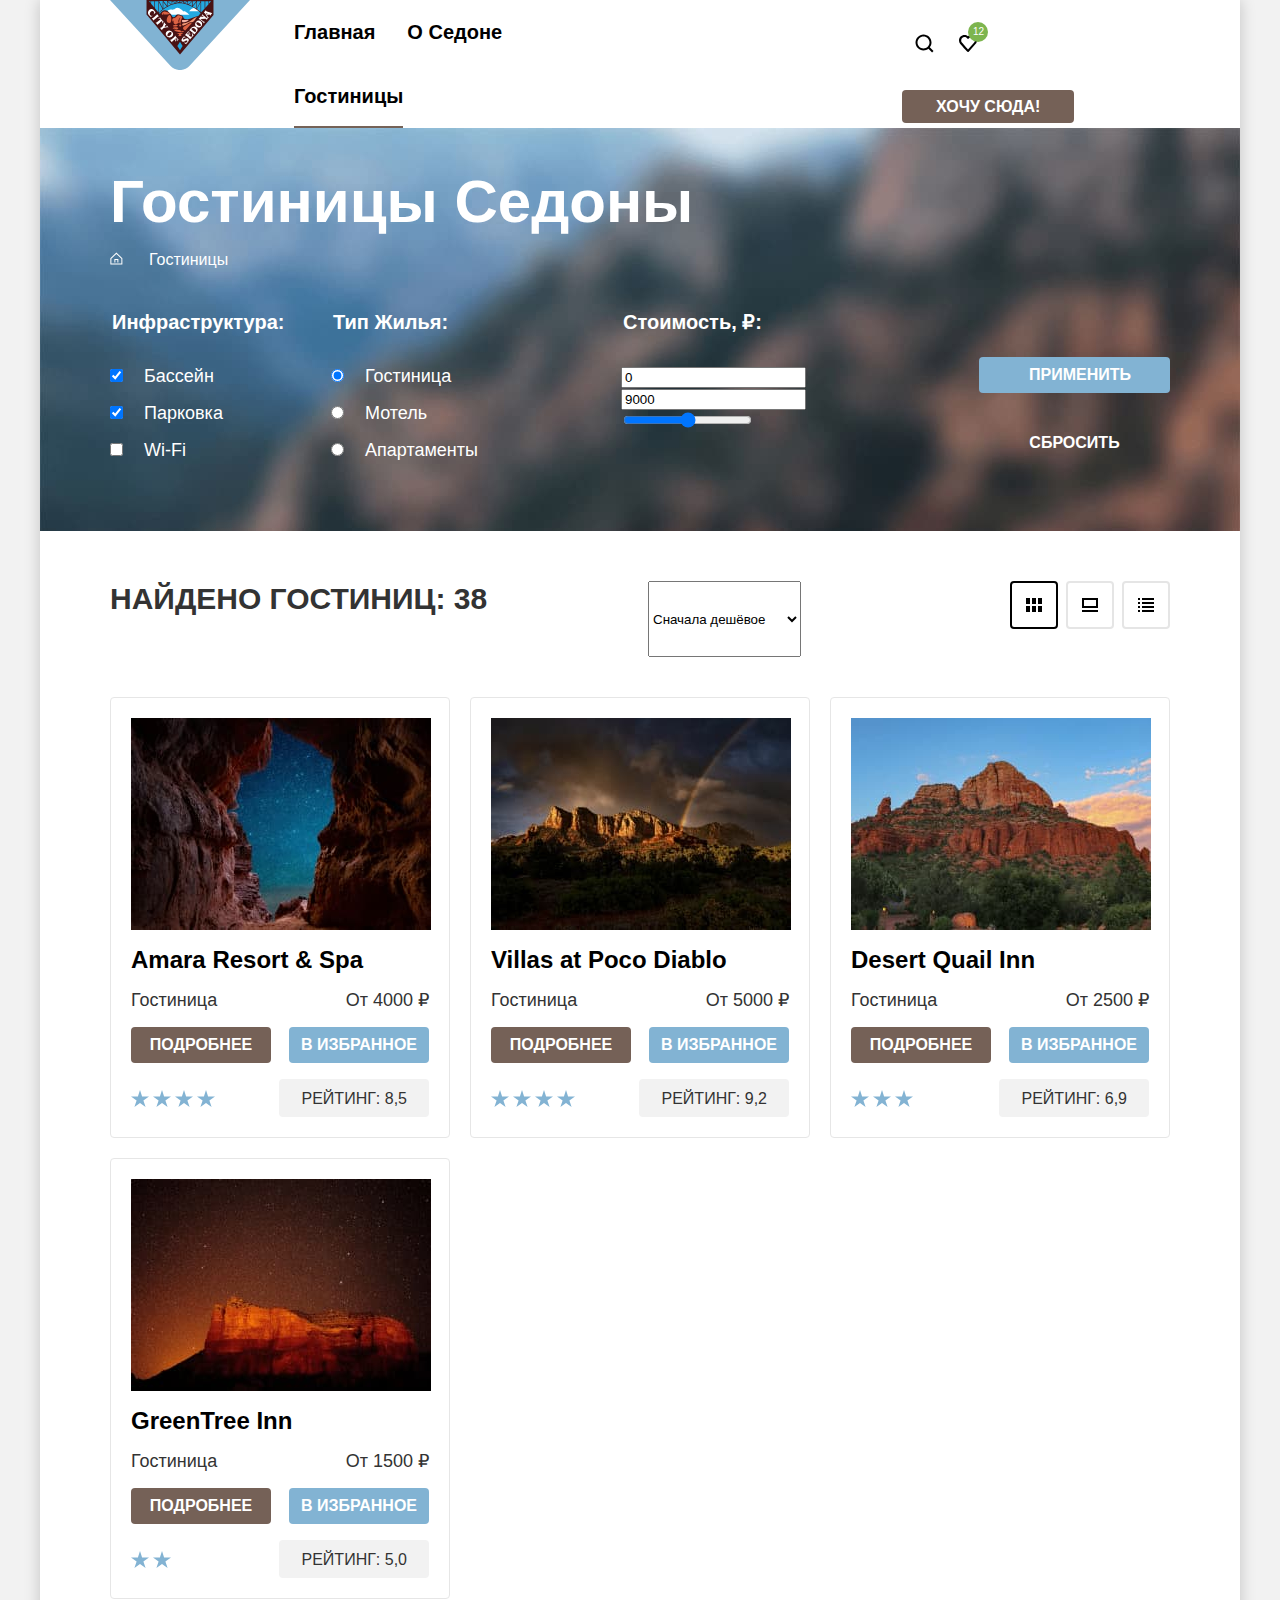
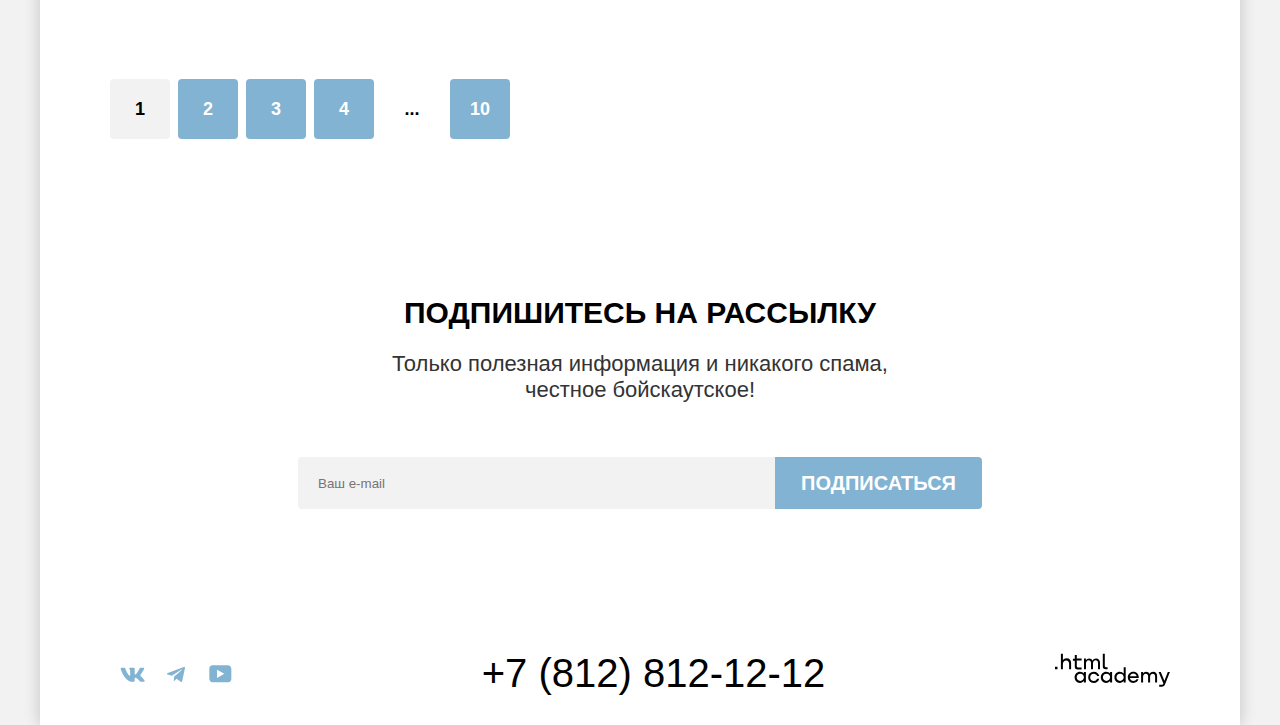
==== commit e211aa6c: "7.24. Постройте мелкие сетки на гридах для подходящих компонентов" ====
--- a/catalog.html
+++ b/catalog.html
@@ -200,13 +200,13 @@
               </button>
             </div>
             <div class="hotel-details">
-              <div class="hotel-card-stars">
-                <div class="hotel-card-star"></div>
-                <div class="hotel-card-star"></div>
-                <div class="hotel-card-star"></div>
-                <div class="hotel-card-star"></div>
-                <span class="visually-hidden">Рейтинг отеля в звездочках</span>
-              </div>
+              <ul class="hotel-card-stars">
+                <li class="hotel-card-star active"></li>
+                <li class="hotel-card-star active"></li>
+                <li class="hotel-card-star active"></li>
+                <li class="hotel-card-star active"></li>
+                <li class="hotel-card-star"></li>
+              </ul>
               <div class="hotel-card-rating">
                 Рейтинг: <span>8,5</span>
               </div>
@@ -234,13 +234,13 @@
               </button>
             </div>
             <div class="hotel-details">
-              <div class="hotel-card-stars">
-                <div class="hotel-card-star"></div>
-                <div class="hotel-card-star"></div>
-                <div class="hotel-card-star"></div>
-                <div class="hotel-card-star"></div>
-                <span class="visually-hidden">Рейтинг отеля в звездочках</span>
-              </div>
+              <ul class="hotel-card-stars">
+                <li class="hotel-card-star active"></li>
+                <li class="hotel-card-star active"></li>
+                <li class="hotel-card-star active"></li>
+                <li class="hotel-card-star active"></li>
+                <li class="hotel-card-star"></li>
+              </ul>
               <div class="hotel-card-rating">
                 Рейтинг: <span>9,2</span>
               </div>
@@ -268,12 +268,13 @@
               </button>
             </div>
             <div class="hotel-details">
-              <div class="hotel-card-stars">
-                <div class="hotel-card-star"></div>
-                <div class="hotel-card-star"></div>
-                <div class="hotel-card-star"></div>
-                <span class="visually-hidden">Рейтинг отеля в звездочках</span>
-              </div>
+              <ul class="hotel-card-stars">
+                <li class="hotel-card-star active"></li>
+                <li class="hotel-card-star active"></li>
+                <li class="hotel-card-star active"></li>
+                <li class="hotel-card-star"></li>
+                <li class="hotel-card-star"></li>
+              </ul>
               <div class="hotel-card-rating">
                 Рейтинг: <span>6,9</span>
               </div>
@@ -300,11 +301,13 @@
               </button>
             </div>
             <div class="hotel-details">
-              <div class="hotel-card-stars">
-                <div class="hotel-card-star"></div>
-                <div class="hotel-card-star"></div>
-                <span class="visually-hidden">Рейтинг отеля в звездочках</span>
-              </div>
+              <ul class="hotel-card-stars">
+                <li class="hotel-card-star active"></li>
+                <li class="hotel-card-star active"></li>
+                <li class="hotel-card-star"></li>
+                <li class="hotel-card-star"></li>
+                <li class="hotel-card-star"></li>
+              </ul>
               <div class="hotel-card-rating">
                 Рейтинг: <span>5,0</span>
               </div>
--- a/styles/styles.css
+++ b/styles/styles.css
@@ -179,12 +179,12 @@
 
 .button:focus {
   background-color: #615048;
+  outline: none;
 }
 
 .button:active {
   background-color: #756157;
   color: rgba(255, 255, 255, 0.30);
-  outline: none;
 }
 
 .button:disabled {
@@ -193,11 +193,11 @@
 
 .button-light {
   background-color: #FFFFFF;
-  outline: 2px solid #E5E5E5;
+  border: 2px solid #E5E5E5;
 }
 
 .button-light.active {
-  outline: 2px solid #000000;
+  border: 2px solid #000000;
 }
 
 .rent-button {
@@ -370,7 +370,9 @@
   padding: 80px 0;
 }
 
-.advantages-invite-icon {
+.advantages-invite-container::before {
+  display: block;
+  content: "";
   background-repeat: no-repeat;
   background-position: center;
   width: 76px;
@@ -378,15 +380,15 @@
   margin: 0 auto 30px;
 }
 
-.advantages-invite-icon-home {
+.advantages-invite-icon-home::before {
   background-image: url("../images/icons/advantages/house.svg");
 }
 
-.advantages-invite-icon-food {
+.advantages-invite-icon-food::before {
   background-image: url("../images/icons/advantages/food.svg");
 }
 
-.advantages-invite-icon-souvenirs {
+.advantages-invite-icon-souvenirs::before {
   background-image: url("../images/icons/advantages/present.svg");
 }
 
@@ -568,6 +570,7 @@
 
 .footer-contacts-phone:focus {
   color: #756157;
+  outline: none;
 }
 
 .footer-contacts-phone:active {
@@ -659,10 +662,11 @@
 
 .breadcrumbs-link:focus {
   color: #FFFFFF;
+  outline: none;
 }
 
 .breadcrumbs-link:focus svg {
-  fill: rgba(255, 255, 255, 0.6);
+  fill: rgba(255, 255, 255);
 }
 
 
@@ -784,7 +788,7 @@
 
 .view-type-item .button:hover {
   background-color: #FFFFFF;
-  outline: 2px solid  #000000;
+  border: 2px solid  #000000;
 }
 
 .view-type-item .button:focus {
@@ -793,7 +797,7 @@
 }
 
 .view-type-item .button:active {
-  outline: 2px solid  #000000;
+  border: 2px solid  #000000;
 }
 
 
@@ -920,9 +924,12 @@
 .hotel-card-stars {
   display: flex;
   align-items: center;
-}
-
-.hotel-card-star {
+  list-style-type: none;
+  margin: 0;
+  padding: 0;
+}
+
+.hotel-card-star.active {
   width: 18px;
   height: 17px;
   background-image: url("../images/icons/star.svg");
@@ -964,17 +971,18 @@
   color: #FFFFFF;
   background-color: #82B3D3;
   justify-content: center;
-  transition: background-color 0.3s;
+  border: 1px solid transparent;
 }
 
 .pagination-link:hover {
-  outline: 1px solid #82B3D3;
+  border: 1px solid #82B3D3;
   background-color: #68A2CA;
 }
 
 .pagination-link:focus {
-  outline: 1px solid #82B3D3;
+  border: 1px solid #82B3D3;
   background-color: #68A2CA;
+  outline: none;
 }
 .pagination-link:active {
   background-color: #82B3D3;
@@ -993,9 +1001,19 @@
 .pagination-spacing .pagination-link:focus,
 .pagination-spacing .pagination-link:active {
   outline: none;
-}
+  border: 1px solid transparent;
+}
+
 .pagination-current {
   color: #000000;
   background-color: #F2F2F2;
 }
 
+
+.pagination-current:hover,
+.pagination-current:focus,
+.pagination-current:active {
+  background-color: #F2F2F2;
+  border: 1px solid transparent;
+}
+
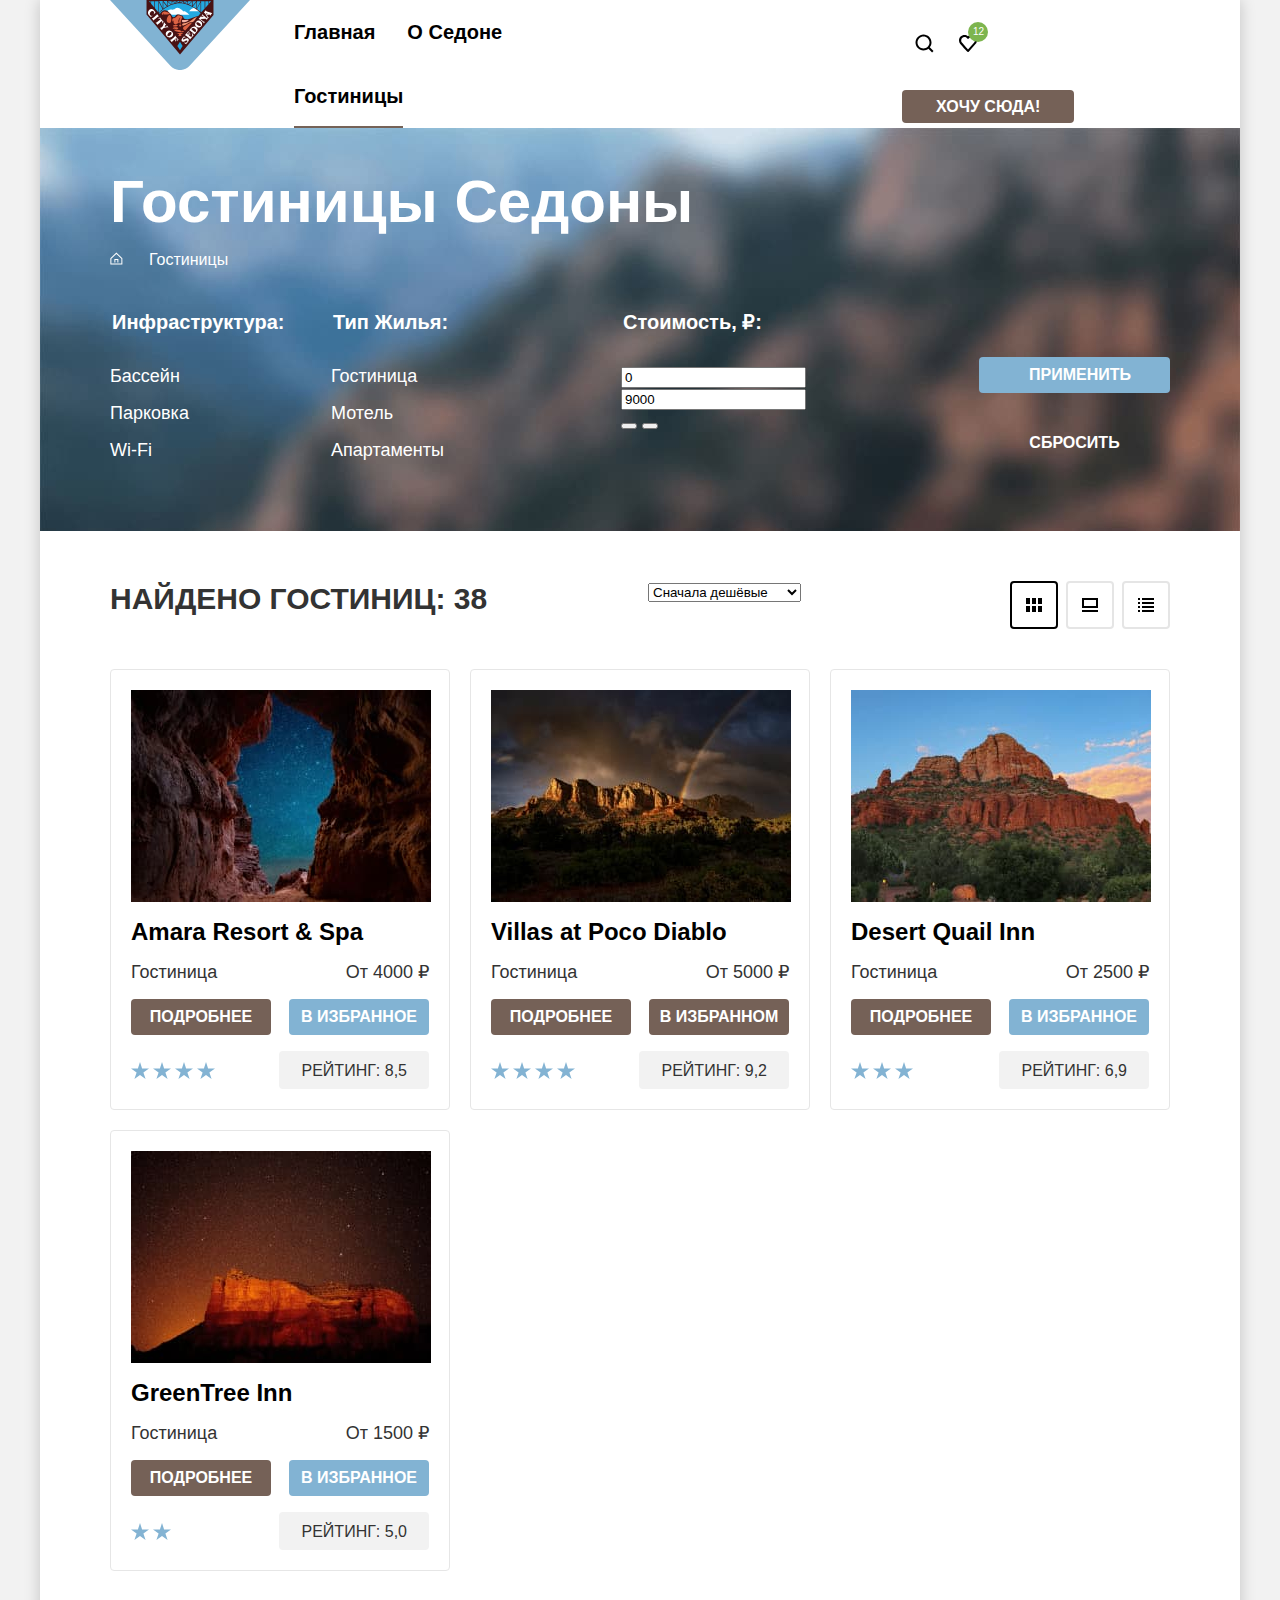
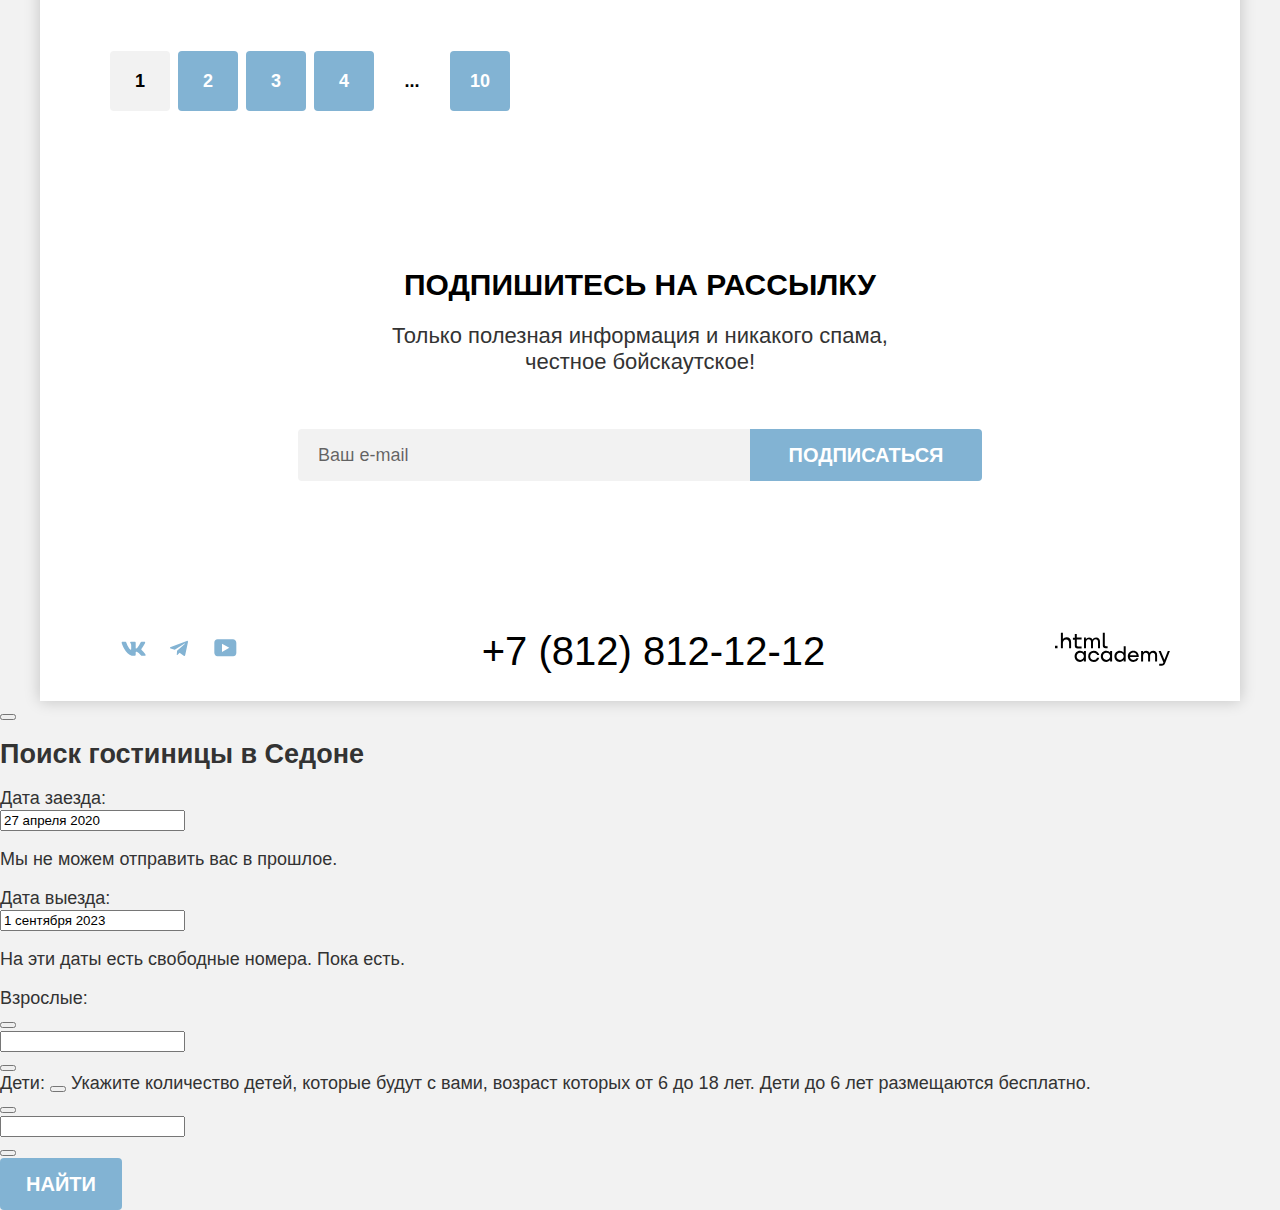
==== commit 60085a23: "For preparing" ====
--- a/catalog.html
+++ b/catalog.html
@@ -7,7 +7,7 @@
 </head>
 <body>
 <div class="page-container">
-  <header class="page-header">
+  <header class="page-header" data-test="header">
     <a class="page-header-logo" href="/">
       <img src="images/icons/logo.svg" alt="Sedona" width="140" height="70">
     </a>
@@ -26,7 +26,8 @@
       <ul class="navigation-list navigation-user">
         <li class="navigation-item">
           <a class="navigation-link" href="#">
-            <svg class="navigation-icon" xmlns="http://www.w3.org/2000/svg" width="20" height="20" viewBox="0 0 20 20"
+            <svg class="navigation-icon" aria-hidden="true" focusable="false" xmlns="http://www.w3.org/2000/svg"
+                 width="20" height="20" viewBox="0 0 20 20"
                  fill="none">
               <path
                 d="M19.5 18.0083L15.8 14.3287C16.8 13.0359 17.5 11.3453 17.5 9.4558C17.5 5.08011 13.9 1.5 9.5 1.5C5.1 1.5 1.5 5.17956 1.5 9.55525C1.5 13.9309 5.1 17.511 9.5 17.511C11.3 17.511 13 16.9144 14.4 15.8204L18.1 19.5L19.5 18.0083ZM9.5 15.5221C6.2 15.5221 3.5 12.837 3.5 9.55525C3.5 6.27348 6.2 3.5884 9.5 3.5884C12.8 3.5884 15.5 6.27348 15.5 9.55525C15.5 12.837 12.8 15.5221 9.5 15.5221Z"
@@ -39,7 +40,8 @@
         </li>
         <li class="navigation-item">
           <a class="navigation-link navigation-cart-link" href="#">
-            <svg class="navigation-icon" xmlns="http://www.w3.org/2000/svg" width="20" height="20" viewBox="0 0 20 20"
+            <svg class="navigation-icon" aria-hidden="true" focusable="false" xmlns="http://www.w3.org/2000/svg"
+                 width="20" height="20" viewBox="0 0 20 20"
                  fill="none">
               <path
                 d="M9.9 19C9.6 19 9.3 18.9 9.1 18.6C3.7 12.5 2.4 11.1 2.1 10.7C1.4 9.8 1 8.6 1 7.4C1 4.4 3.4 2 6.5 2C7.8 2 9 2.5 10 3.3C11 2.5 12.3 2 13.5 2C16.5 2 19 4.4 19 7.4C19 8.7 18.5 9.9 17.7 10.8L10.7 18.7C10.5 18.9 10.3 19 9.9 19ZM3.9 9.5C4.2 9.9 7.4 13.5 10 16.4L16.2 9.4C16.7 8.9 16.9 8.2 16.9 7.4C16.9 5.6 15.4 4.1 13.6 4.1C12.6 4.1 11.6 4.6 10.9 5.4C10.6 5.7 10.3 5.8 10 5.8C9.7 5.8 9.4 5.6 9.2 5.4C8.5 4.6 7.5 4.1 6.5 4.1C4.7 4.1 3.2 5.6 3.2 7.4C3.1 8.3 3.5 9 3.9 9.5C3.8 9.5 3.8 9.5 3.9 9.5Z"
@@ -58,14 +60,15 @@
       </ul>
     </nav>
   </header>
-  <main class="main-index">
-    <section class="catalog-filter">
+  <main class="main-index" data-test="main">
+    <section class="catalog-filter" data-test="filter">
       <h1 class="inner-header-title">Гостиницы Седоны</h1>
       <nav>
         <ol class="breadcrumbs">
           <li class="breadcrumbs-item">
             <a class="breadcrumbs-link" href="index.html">
-              <svg xmlns="http://www.w3.org/2000/svg" width="13" height="13" fill="none" viewBox="0 0 13 13">
+              <svg xmlns="http://www.w3.org/2000/svg" aria-hidden="true" focusable="false" width="13" height="13"
+                   fill="none" viewBox="0 0 13 13">
                 <path fill="current" d="m6.371.5-6 5.8v6.2h12V6.3l-6-5.8Zm5 11h-10V6.7l5-4.8 5 4.8v4.8Z"/>
                 <path fill="current" d="M4.371 10.5h1V8h2v2.5h1V7h-4v3.5Z"/>
               </svg>
@@ -83,20 +86,23 @@
             <ul class="catalog-filter-list">
               <li class="catalog-filter-item">
                 <label class="control">
-                  <input class="control-input" type="checkbox" name="pool" checked>
-                  Бассейн
+                  <input class="visually-hidden control-input" type="checkbox" name="pool" checked>
+                  <span class="control-mark"></span>
+                  <span class="control-label">Бассейн</span>
                 </label>
               </li>
               <li class="catalog-filter-item">
                 <label class="control">
-                  <input class="control-input" type="checkbox" name="parking" checked>
-                  Парковка
+                  <input class="visually-hidden control-input" type="checkbox" name="parking" checked>
+                  <span class="control-mark"></span>
+                  <span class="control-label">Парковка</span>
                 </label>
               </li>
               <li class="catalog-filter-item">
                 <label class="control">
-                  <input class="control-input" type="checkbox" name="wifi">
-                  Wi-Fi
+                  <input class="visually-hidden control-input" type="checkbox" name="wifi">
+                  <span class="control-mark"></span>
+                  <span class="control-label">Wi-Fi</span>
                 </label>
               </li>
             </ul>
@@ -106,20 +112,23 @@
             <ul class="catalog-filter-list">
               <li class="catalog-filter-item">
                 <label class="control">
-                  <input class="control-input" type="radio" name="living-type" value="hotel" checked>
-                  Гостиница
+                  <input class="visually-hidden control-input" type="radio" name="living-type" value="hotel" checked>
+                  <span class="control-mark"></span>
+                  <span class="control-label">Гостиница</span>
                 </label>
               </li>
               <li class="catalog-filter-item">
                 <label class="control">
-                  <input class="control-input" type="radio" name="living-type" value="motel">
-                  Мотель
+                  <input class="visually-hidden control-input" type="radio" name="living-type" value="motel">
+                  <span class="control-mark"></span>
+                  <span class="control-label">Мотель</span>
                 </label>
               </li>
               <li class="catalog-filter-item">
                 <label class="control">
-                  <input class="control-input" type="radio" name="living-type" value="apartments">
-                  Апартаменты
+                  <input class="visually-hidden control-input" type="radio" name="living-type" value="apartments">
+                  <span class="control-mark"></span>
+                  <span class="control-label">Апартаменты</span>
                 </label>
               </li>
             </ul>
@@ -129,13 +138,28 @@
           <fieldset class="catalog-filter-group">
             <legend class="catalog-filter-title">Стоимость, ₽:</legend>
             <div>
-              <label for="priceFrom" class="visually-hidden">стоимость от</label>
-              <input type="number" name="price-from" id="priceFrom" placeholder="от" value="0">
-              <label for="priceTo" class="visually-hidden">стоимость до</label>
-              <input type="number" name="price-to" id="priceTo" placeholder="до" value="9000">
-            </div>
-            <label for="priceSlider" class="visually-hidden">слайдер цены</label>
-            <input type="range" name="price-slider" min="0" max="10000" id="priceSlider">
+              <div class="range">
+
+                <div class="range-wrapper-inputs">
+                  <label class="catalog-filter-label min-price-wrapper">
+                    <input class="range-input min-price" type="number" value="0" name="min-price">
+                  </label>
+                  <label class="catalog-filter-label max-price-wrapper">
+                    <input class="range-input max-price" type="number" value="9000" name="max-price">
+                  </label>
+                </div>
+                <div class="range-scale">
+                  <div class="range-bar" style="width: 227px">
+                    <button class="range-toggle toggle-min">
+                      <span class="visually-hidden">Изменить минимальную цену</span>
+                    </button>
+                    <button class="range-toggle toggle-max">
+                      <span class="visually-hidden">Изменить максимальную цену</span>
+                    </button>
+                  </div>
+                </div>
+              </div>
+            </div>
           </fieldset>
           <div class="catalog-filter-buttons">
             <button class="button button-secondary-color" type="submit">
@@ -146,20 +170,21 @@
             </button>
           </div>
         </div>
-
       </form>
     </section>
 
-    <section class="catalog-hotels">
+    <section class="catalog-hotels" data-test="catalog">
       <h2 class="visually-hidden">Каталог</h2>
       <header class="catalog-header">
         <h3 class="catalog-count">Найдено гостиниц: <span>38</span></h3>
         <div class="catalog-header-controls">
-          <select class="select-control" aria-label="Сортировка">
-            <option value="cheap">Сначала дешёвое</option>
-            <option value="popular">Сначала популярное</option>
-            <option value="expensive">Сначала дорогое</option>
-          </select>
+          <div class="select-control-wrapper">
+            <select class="select-control" aria-label="Сортировка">
+              <option value="cheap">Сначала дешёвые</option>
+              <option value="popular">Сначала популярное</option>
+              <option value="expensive">Сначала дорогое</option>
+            </select>
+          </div>
           <ul class="view-type-list">
             <li class="view-type-item">
               <a href="#" class="active button button-light button-show-cards">
@@ -229,8 +254,8 @@
               <a class="button" href="#">
                 Подробнее
               </a>
-              <button class="button button-secondary-color">
-                в избранное
+              <button class="button button-active-color">
+                в избранном
               </button>
             </div>
             <div class="hotel-details">
@@ -338,7 +363,7 @@
     </section>
 
 
-    <section class="newsletter">
+    <section class="newsletter" data-test="subscribe">
       <h2 class="visually-hidden">Подписка на рассылку</h2>
       <div class="newsletter-inner">
         <h3 class="text-information-title">Подпишитесь на рассылку</h3>
@@ -354,12 +379,13 @@
       </div>
     </section>
   </main>
-  <footer class="page-footer">
+  <footer class="page-footer" data-test="footer">
     <div class="footer-social">
       <ul class="footer-social-list">
         <li class="footer-social-item">
           <a class="footer-social-link" href="#">
-            <svg class="footer-social-icon" xmlns="http://www.w3.org/2000/svg" width="25" height="15" fill="none"
+            <svg class="footer-social-icon" aria-hidden="true" focusable="false" xmlns="http://www.w3.org/2000/svg"
+                 width="25" height="15" fill="none"
                  viewBox="0 0 25 15">
               <path fill-rule="evenodd"
                     d="M24.12 1.8c.16-.54 0-.94-.8-.94H20.7c-.67 0-.98.34-1.15.73 0 0-1.33 3.2-3.22 5.27-.61.6-.9.8-1.23.8-.16 0-.41-.2-.41-.75v-5.1c0-.66-.19-.95-.74-.95H9.82c-.42 0-.67.3-.67.59 0 .62.95.76 1.04 2.51v3.8c0 .83-.15.98-.48.98-.9 0-3.06-3.2-4.34-6.88-.25-.72-.5-1-1.18-1H1.57c-.75 0-.9.34-.9.73 0 .68.89 4.07 4.14 8.55 2.17 3.06 5.23 4.72 8 4.72 1.68 0 1.88-.37 1.88-1v-2.32c0-.74.16-.88.7-.88.38 0 1.05.19 2.6 1.66 1.79 1.75 2.08 2.54 3.08 2.54h2.63c.75 0 1.12-.37.9-1.1-.23-.72-1.08-1.77-2.2-3.02-.62-.71-1.54-1.48-1.82-1.86-.39-.5-.28-.71 0-1.15 0 0 3.2-4.42 3.54-5.93Z"
@@ -370,7 +396,8 @@
         </li>
         <li class="footer-social-item">
           <a class="footer-social-link" href="#">
-            <svg class="footer-social-icon" xmlns="http://www.w3.org/2000/svg" width="18" height="17" fill="none"
+            <svg class="footer-social-icon" aria-hidden="true" focusable="false" xmlns="http://www.w3.org/2000/svg"
+                 width="18" height="17" fill="none"
                  viewBox="0 0 18 17">
               <path
                 d="M16.79.96.84 7.1c-1.09.44-1.08 1.05-.2 1.32l4.1 1.28 9.47-5.98c.44-.27.85-.13.52.17l-7.68 6.93-.28 4.22c.41 0 .6-.2.83-.41l1.99-1.94 4.13 3.06c.77.42 1.31.2 1.5-.71l2.72-12.8c.28-1.1-.43-1.61-1.16-1.28Z"/>
@@ -380,7 +407,8 @@
         </li>
         <li class="footer-social-item">
           <a class="footer-social-link" href="#">
-            <svg class="footer-social-icon" xmlns="http://www.w3.org/2000/svg" width="23" height="18" fill="none"
+            <svg class="footer-social-icon" aria-hidden="true" focusable="false" xmlns="http://www.w3.org/2000/svg"
+                 width="23" height="18" fill="none"
                  viewBox="0 0 23 18">
               <path
                 d="M18.94.36H3.51C1.65.36.33 1.95.33 3.76v10.09c0 1.91 1.32 3.5 3.18 3.5h15.65c1.64 0 3.17-1.59 3.17-3.4V3.76c-.22-1.8-1.53-3.4-3.39-3.4ZM7.99 12.89V4.82l7.34 4.04-7.34 4.03Z"/>
@@ -395,7 +423,8 @@
     </div>
     <div class="footer-logo">
       <a class="footer-logo-developer" href="https://htmlacademy.ru/">
-        <svg class="footer-logo-icon" xmlns="http://www.w3.org/2000/svg" width="115" height="34" fill="none"
+        <svg class="footer-logo-icon" aria-hidden="true" focusable="false" xmlns="http://www.w3.org/2000/svg"
+             width="115" height="34" fill="none"
              viewBox="0 0 115 34">
           <path
             d="M0 13.72v2.6h2.5v-2.6H0ZM11.6 5.32c-1.6 0-2.8.7-3.6 1.7h-.1V.82h-2v15.5h2v-5.3c0-2.1 1.3-3.6 3.3-3.6 1.8 0 2.9 1.4 2.9 3.2v5.7h2v-6.1c.1-3-1.8-4.9-4.5-4.9ZM26.6 5.62h-4.8v-3.7h-2v3.8h-1.9v2h1.9v6c0 1.7 1 2.7 2.7 2.7h4.1v-2h-3.7c-.7 0-1.1-.4-1.1-1.1v-5.7h4.8v-2ZM41.1 5.42c-1.6 0-2.9.8-3.5 2.1h-.1c-.6-1.2-1.8-2.1-3.4-2.1-1.4 0-2.5.8-3.1 1.8h-.1v-1.6H29v10.6h2v-5.4c0-2 1-3.5 2.6-3.5 1.5 0 2.4 1 2.4 2.6v6.3h2v-5.6c0-2.4 1.4-3.3 2.6-3.3 1.5 0 2.4 1 2.4 2.6v6.3h2v-6.5c.1-2.5-1.4-4.3-3.9-4.3ZM47.8 13.52c0 1.7 1 2.7 2.8 2.7h2v-2h-1.7c-.7 0-1.1-.4-1.1-1.1V.82h-2v12.7ZM28.9 20.52c-.9-1.1-2.2-1.8-3.9-1.8-3.1 0-5.4 2.3-5.4 5.6s2.3 5.6 5.4 5.6c1.8 0 3-.8 3.8-1.9h.1v1.6h2v-10.6h-2v1.5Zm-3.6 7.4c-2.2 0-3.6-1.6-3.6-3.6s1.4-3.6 3.6-3.6 3.6 1.6 3.6 3.6c0 1.9-1.4 3.6-3.6 3.6ZM44.2 22.82c-.5-2.4-2.6-4.1-5.4-4.1a5.4 5.4 0 0 0-5.6 5.6c0 3.1 2.2 5.6 5.6 5.6 2.8 0 4.9-1.8 5.4-4.2h-2.1a3.4 3.4 0 0 1-3.3 2.3c-2.2 0-3.6-1.6-3.6-3.6s1.4-3.6 3.6-3.6c1.6 0 2.8 1 3.3 2.2h2.1v-.2ZM55.1 20.52c-.9-1.1-2.2-1.8-3.9-1.8-3.1 0-5.4 2.3-5.4 5.6s2.3 5.6 5.4 5.6c1.8 0 3-.8 3.8-1.9h.1v1.6h2v-10.6h-2v1.5Zm-3.6 7.4c-2.2 0-3.6-1.6-3.6-3.6s1.4-3.6 3.6-3.6 3.6 1.6 3.6 3.6c0 1.9-1.5 3.6-3.6 3.6ZM68.7 20.62c-.9-1.1-2.2-1.9-3.9-1.9-3.1 0-5.4 2.3-5.4 5.6s2.2 5.6 5.4 5.6c1.7 0 3-.8 3.8-1.8h.1v1.5h2v-15.4h-2v6.4Zm-3.6 7.3c-2.2 0-3.6-1.6-3.6-3.6s1.4-3.6 3.6-3.6 3.6 1.6 3.6 3.6c-.1 2-1.5 3.6-3.6 3.6ZM78.3 18.72c-3.3 0-5.5 2.5-5.5 5.6 0 3 2.1 5.6 5.5 5.6 2.5 0 4.5-1.3 5.2-3.6h-2.1c-.5 1-1.6 1.6-3 1.6-1.9 0-3.3-1.3-3.4-2.9h8.8c.2-3.6-2-6.3-5.5-6.3Zm0 1.9c1.7 0 3 1 3.3 2.6h-6.5c.3-1.5 1.5-2.6 3.2-2.6ZM98.2 18.72c-1.6 0-2.9.8-3.6 2h-.1c-.6-1.2-1.8-2-3.4-2-1.4 0-2.5.7-3.1 1.8v-1.5h-1.9v10.6h2v-5.4c0-2 1-3.4 2.6-3.5 1.5 0 2.4 1 2.4 2.6v6.3h2v-5.6c0-2.4 1.4-3.3 2.6-3.3 1.5 0 2.4 1 2.4 2.6v6.3h2v-6.5c.1-2.6-1.4-4.4-3.9-4.4ZM109.4 27.82l-3.6-8.9h-2.2l4.8 11.6c-.3.9-.7 1.2-1.7 1.2h-2.5v2h2.5c1.8 0 2.8-.8 3.5-2.6l4.7-12.2h-2.1l-3.4 8.9Z"/>
@@ -405,5 +434,82 @@
     </div>
   </footer>
 </div>
+<div class="modal-container modal-close">
+  <div class="modal modal-search">
+    <button class="modal-close-button">
+      <span class="visually-hidden">Закрыть</span>
+    </button>
+    <section class="modal-content">
+      <h2 class="modal-title">Поиск гостиницы в Седоне</h2>
+      <form class="search-form" action="https://echo.htmlacademy.ru/" method="post">
+        <div class="field-group">
+          <label for="arriveDate" class="form-label">Дата заезда:</label>
+          <div class="date-control-wrapper">
+            <input class="arrive-form-field field date-control" value="27 апреля 2020" type="text" id="arriveDate"
+                   name="arriveDate"
+                   placeholder="Укажите дату">
+          </div>
+          <p class="field-tip field-validation-error">Мы не можем отправить вас в прошлое.</p>
+        </div>
+        <div class="field-group">
+          <label for="departureDate" class="form-label">Дата выезда:</label>
+          <div class="date-control-wrapper">
+            <input class="arrive-form-field field date-control" value="1 сентября 2023" type="text" id="departureDate"
+                   name="departureDate"
+                   placeholder="Укажите дату">
+          </div>
+          <p class="field-tip">На эти даты есть свободные номера. Пока есть.</p>
+        </div>
+        <div class="amount-person-group">
+          <div class="field-group">
+            <label for="adults" class="form-label">Взрослые:</label>
+            <div class="counter-control">
+              <div class="button-counter-wrapper">
+                <button type="button" class="minus-button">
+                  <span class="visually-hidden">Отнять единицу</span>
+                </button>
+              </div>
+              <input class="arrive-form-field field" id="adults" name="adults" placeholder="">
+              <div class="button-counter-wrapper">
+                <button type="button" class="plus-button">
+                  <span class="visually-hidden">Прибавить единицу</span>
+                </button>
+              </div>
+            </div>
+          </div>
+          <div class="field-group">
+            <span class="form-label form-label-icon">
+              <label for="children">Дети:</label>
+              <span class="tooltip">
+                <button class="tooltip-toggle" type="button">
+                </button>
+                <span class="tooltip-text" role="tooltip" id="tooltip-label-children-count">
+                  Укажите количество детей, которые будут с вами, возраст которых от 6 до 18 лет. Дети до 6 лет размещаются бесплатно.
+                </span>
+              </span>
+            </span>
+
+            <div class="counter-control">
+              <div class="button-counter-wrapper">
+                <button type="button" class="minus-button">
+                  <span class="visually-hidden">Отнять единицу</span>
+                </button>
+              </div>
+              <input class="arrive-form-field field" id="children" name="children" placeholder="">
+              <div class="button-counter-wrapper">
+                <button type="button" class="plus-button">
+                  <span class="visually-hidden">Прибавить единицу</span>
+                </button>
+              </div>
+            </div>
+          </div>
+        </div>
+        <button type="submit" class="button button-secondary-color modal-submit-control">
+          Найти
+        </button>
+      </form>
+    </section>
+  </div>
+</div>
 </body>
 </html>
--- a/styles/styles.css
+++ b/styles/styles.css
@@ -273,7 +273,7 @@
   flex-direction: column;
   flex-grow: 1;
   justify-content: flex-end;
-  padding: 103px 85px;
+  padding: 111px 85px;
 }
 
 .advantages-item-container p {
@@ -283,6 +283,10 @@
 .advantages-item-picture {
   grid-column: 1/ span 3;
   flex-direction: row;
+}
+
+.advantages-item-picture .advantages-item-container {
+  padding: 103px 85px;
 }
 
 
@@ -464,12 +468,22 @@
   flex-grow: 1;
   padding: 12px 20px;
   border: none;
+  font-size: 18px;
   border-radius: 4px 0 0 4px;
+  line-height: 24px;
+  font-weight: 700;
   background-color: #F2F2F2;
+}
+
+.newsletter-input::placeholder {
+  line-height: 24px;
+  font-weight: 400;
+  color: rgba(0, 0, 0, 0.6);
 }
 
 .subscribe-button {
   border-radius: 0 4px 4px 0;
+  min-width: 232px;
 }
 
 .button-secondary-color {
@@ -496,6 +510,7 @@
   justify-content: space-between;
   display: flex;
   padding: 40px 70px 30px;
+  align-items: flex-end;
 }
 
 .footer-social {
@@ -546,9 +561,10 @@
 .footer-social-link {
   display: block;
   position: relative;
-  padding: 13px;
+  padding: 15px 14px;
   min-height: 16px;
   min-width: 18px;
+
 }
 
 .footer-logo {
@@ -591,6 +607,10 @@
 
 .footer-logo-icon:active {
   fill: rgba(117, 97, 87, 0.3);
+}
+
+.footer-logo-developer {
+  display: block;
 }
 
 .catalog-filter {
@@ -788,16 +808,16 @@
 
 .view-type-item .button:hover {
   background-color: #FFFFFF;
-  border: 2px solid  #000000;
+  border: 2px solid #000000;
 }
 
 .view-type-item .button:focus {
   background-color: #FFFFFF;
-  border: 2px solid  #68A2CA;
+  border: 2px solid #68A2CA;
 }
 
 .view-type-item .button:active {
-  border: 2px solid  #000000;
+  border: 2px solid #000000;
 }
 
 
@@ -858,7 +878,7 @@
   font-weight: 700;
   line-height: 36px;
   text-transform: uppercase;
-  margin: 0 0 40px;
+  margin: 0;
 }
 
 .hotel-content {
@@ -984,6 +1004,7 @@
   background-color: #68A2CA;
   outline: none;
 }
+
 .pagination-link:active {
   background-color: #82B3D3;
 }
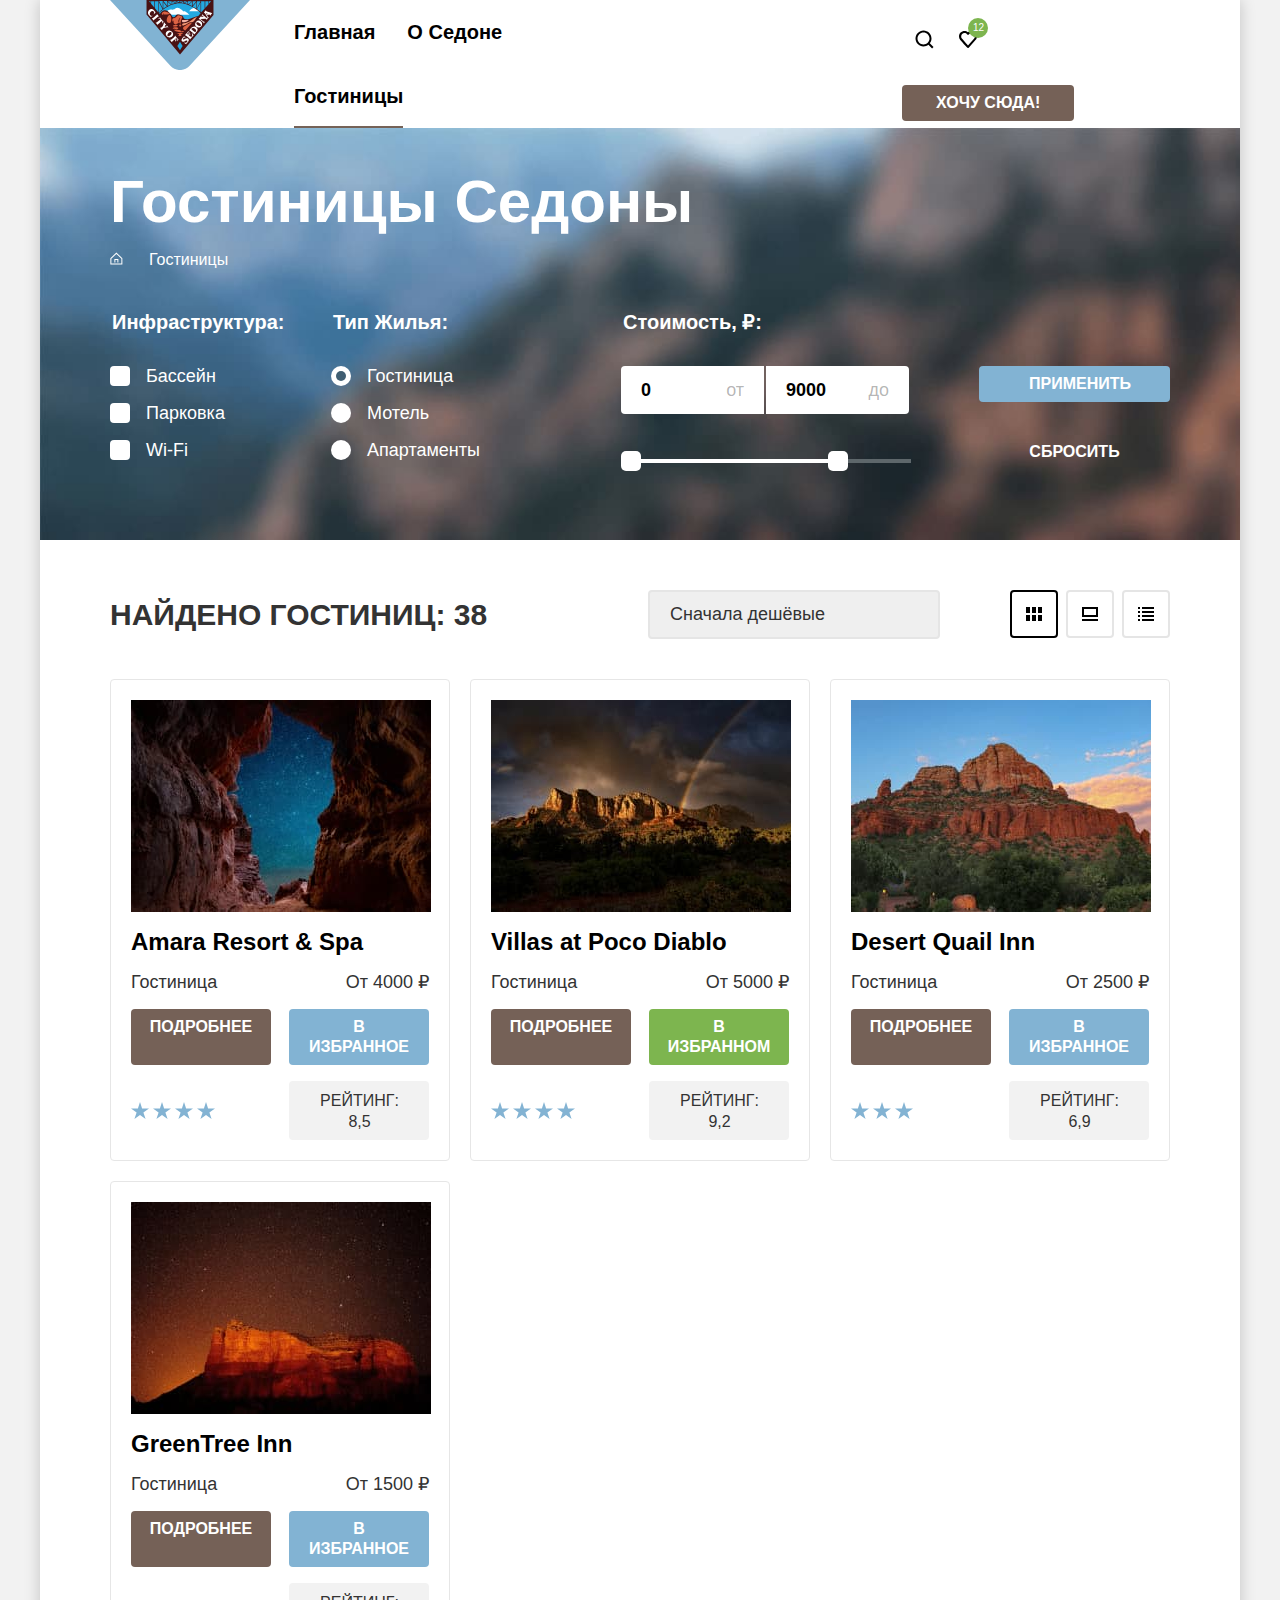
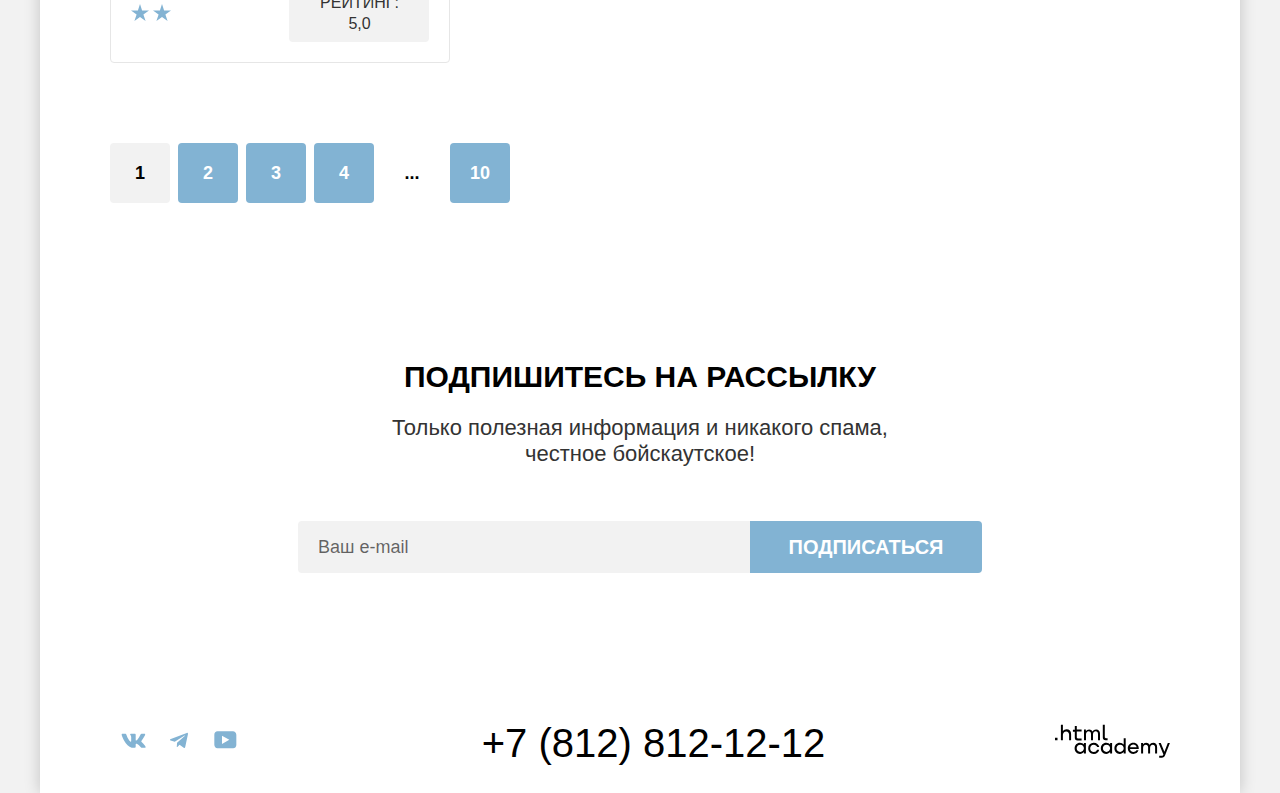
==== commit 7bce7445: "For preparing" ====
--- a/catalog.html
+++ b/catalog.html
@@ -3,6 +3,7 @@
 <head>
   <meta charset="utf-8">
   <title>HTML Academy: Седона</title>
+  <link rel="icon" href="favicon.ico">
   <link rel="stylesheet" href="styles/styles.css"/>
 </head>
 <body>
@@ -150,10 +151,10 @@
                 </div>
                 <div class="range-scale">
                   <div class="range-bar" style="width: 227px">
-                    <button class="range-toggle toggle-min">
+                    <button class="range-toggle toggle-min" type="button">
                       <span class="visually-hidden">Изменить минимальную цену</span>
                     </button>
-                    <button class="range-toggle toggle-max">
+                    <button class="range-toggle toggle-max" type="button">
                       <span class="visually-hidden">Изменить максимальную цену</span>
                     </button>
                   </div>
@@ -214,7 +215,7 @@
           <div class="hotel-content">
             <div class="hotel-details">
               <p>Гостиница</p>
-              <p>От <span>4000</span> ₽</p>
+              <p class="hotel-price">От <span>4000</span> ₽</p>
             </div>
             <div class="hotel-details hotel-card-buttons">
               <a class="button" href="#">
@@ -248,7 +249,7 @@
 
             <div class="hotel-details">
               <p>Гостиница</p>
-              <p>От <span>5000</span> ₽</p>
+              <p class="hotel-price">От <span>5000</span> ₽</p>
             </div>
             <div class="hotel-card-buttons hotel-details">
               <a class="button" href="#">
@@ -279,10 +280,9 @@
             <h3 class="hotel-card-title">Desert Quail Inn</h3>
           </a>
           <div class="hotel-content">
-
             <div class="hotel-details">
               <p>Гостиница</p>
-              <p>От <span>2500</span> ₽</p>
+              <p class="hotel-price">От <span>2500</span> ₽</p>
             </div>
             <div class="hotel-card-buttons hotel-details">
               <a class="button" href="#">
@@ -315,7 +315,7 @@
           <div class="hotel-content">
             <div class="hotel-details">
               <p>Гостиница</p>
-              <p>От <span>1500</span> ₽</p>
+              <p class="hotel-price">От <span>1500</span> ₽</p>
             </div>
             <div class="hotel-card-buttons hotel-details">
               <a class="button" href="#">
@@ -443,7 +443,7 @@
       <h2 class="modal-title">Поиск гостиницы в Седоне</h2>
       <form class="search-form" action="https://echo.htmlacademy.ru/" method="post">
         <div class="field-group">
-          <label for="arriveDate" class="form-label">Дата заезда:</label>
+          <label class="form-label" for="arriveDate">Дата заезда:</label>
           <div class="date-control-wrapper">
             <input class="arrive-form-field field date-control" value="27 апреля 2020" type="text" id="arriveDate"
                    name="arriveDate"
@@ -452,7 +452,7 @@
           <p class="field-tip field-validation-error">Мы не можем отправить вас в прошлое.</p>
         </div>
         <div class="field-group">
-          <label for="departureDate" class="form-label">Дата выезда:</label>
+          <label class="form-label" for="departureDate">Дата выезда:</label>
           <div class="date-control-wrapper">
             <input class="arrive-form-field field date-control" value="1 сентября 2023" type="text" id="departureDate"
                    name="departureDate"
@@ -462,16 +462,16 @@
         </div>
         <div class="amount-person-group">
           <div class="field-group">
-            <label for="adults" class="form-label">Взрослые:</label>
+            <label class="form-label" for="adults">Взрослые:</label>
             <div class="counter-control">
               <div class="button-counter-wrapper">
-                <button type="button" class="minus-button">
+                <button class="minus-button" type="button">
                   <span class="visually-hidden">Отнять единицу</span>
                 </button>
               </div>
               <input class="arrive-form-field field" id="adults" name="adults" placeholder="">
               <div class="button-counter-wrapper">
-                <button type="button" class="plus-button">
+                <button class="plus-button" type="button">
                   <span class="visually-hidden">Прибавить единицу</span>
                 </button>
               </div>
@@ -491,13 +491,13 @@
 
             <div class="counter-control">
               <div class="button-counter-wrapper">
-                <button type="button" class="minus-button">
+                <button class="minus-button" type="button">
                   <span class="visually-hidden">Отнять единицу</span>
                 </button>
               </div>
               <input class="arrive-form-field field" id="children" name="children" placeholder="">
               <div class="button-counter-wrapper">
-                <button type="button" class="plus-button">
+                <button class="plus-button" type="button">
                   <span class="visually-hidden">Прибавить единицу</span>
                 </button>
               </div>
--- a/styles/styles.css
+++ b/styles/styles.css
@@ -166,7 +166,7 @@
   cursor: pointer;
   text-decoration: none;
   background-color: #756157;
-  padding: 8px 26px;
+  padding: 8px 16px;
   border-radius: 4px;
   text-transform: uppercase;
   transition: background-color 0.3s;
@@ -201,14 +201,47 @@
 }
 
 .rent-button {
+  display: block;
   font-size: 16px;
   line-height: 20px;
   text-transform: uppercase;
   padding: 8px 34px;
 }
 
+.select-control-wrapper {
+  width: 292px;
+  margin-right: 70px;
+}
+
 .select-control {
-}
+  box-sizing: border-box;
+  width: 100%;
+  padding: 12px 48px 12px 20px;
+  font: inherit;
+  color: #333333;
+  line-height: 21px;
+  border: 2px solid #E5E5E5;
+  background-image: url("../images/icons/select-arrow.svg");
+  background-repeat: no-repeat;
+  background-position: right 16px center;
+  border-radius: 4px;
+  appearance: none;
+}
+
+.select-control:hover,
+.select-control:focus {
+  border-color: rgba(104, 162, 202, 1);
+}
+
+.select-control:focus {
+  outline: none;
+}
+
+.select-control:disabled {
+  border-color: rgba(0, 0, 0, 0.30);
+  color: rgba(0, 0, 0, 0.30);
+}
+
 
 .text-information-title {
   font-size: 30px;
@@ -228,6 +261,7 @@
 }
 
 .hero {
+  position: relative;
   text-align: center;
   margin-bottom: 21px;
 }
@@ -245,6 +279,19 @@
 .hero-background-image {
   vertical-align: middle;
   object-fit: cover;
+}
+
+.hero::before {
+  content: '';
+  display: block;
+  position: absolute;
+  background-image: url("../images/welcome-text.svg");
+  background-repeat: no-repeat;
+  width: 458px;
+  height: 352px;
+  top: 51px;
+  transform: translate(-50%, 0);
+  left: 50%;
 }
 
 .advantages-promo {
@@ -272,7 +319,7 @@
   display: flex;
   flex-direction: column;
   flex-grow: 1;
-  justify-content: flex-end;
+  justify-content: center;
   padding: 111px 85px;
 }
 
@@ -328,7 +375,7 @@
 .advantages-item-title::after {
   content: '';
   position: absolute;
-  top: 86px;
+  bottom: -30px;
   left: 85px;
   right: 85px;
   height: 2px;
@@ -339,7 +386,7 @@
 .advantages-item-picture .advantages-item-title::after {
   content: '';
   position: absolute;
-  top: 86px;
+  bottom: -30px;
   left: 85px;
   right: 85px;
   height: 2px;
@@ -360,7 +407,7 @@
   min-height: 385px;
   display: flex;
   flex-direction: column;
-  justify-content: center;
+  justify-content: flex-start;
   background-color: rgba(131, 179, 211, 0.12);
 }
 
@@ -439,7 +486,7 @@
 
 .newsletter-background {
   color: #FFFFFF;
-  background-image: url("../images/blur-filter-photo.jpg");
+  background-image: url("../images/subscribe.jpg");
   background-repeat: no-repeat;
   background-size: cover;
 }
@@ -504,6 +551,25 @@
   color: rgba(255, 255, 255, 0.30);
 }
 
+.button-active-color {
+  background-color: #7DB54F;
+}
+
+.button-active-color:hover {
+  background-color: #6C9E42;
+}
+.button-active-color:focus {
+  background-color: #6C9E42;
+}
+.button-active-color:active {
+  background-color: #7DB54F;
+  color: rgba(255, 255, 255, 0.30);
+}
+.button-active-color:disabled {
+  background-color: #E5E5E5;
+  color: #FFFFFF;
+}
+
 
 .page-footer {
   background-color: #FFFFFF;
@@ -736,8 +802,8 @@
 .catalog-filter-buttons {
   width: 191px;
   display: flex;
+  margin-top: 56px;
   flex-direction: column;
-  justify-content: flex-end;
 }
 
 .catalog-hotels {
@@ -749,6 +815,7 @@
   padding: 0;
   margin: 0;
   border: none;
+  width: 288px;
 }
 
 .catalog-filter-left-controls {
@@ -771,6 +838,7 @@
 .catalog-header {
   display: flex;
   margin-bottom: 40px;
+  align-items: center;
 }
 
 .catalog-header-controls {
@@ -780,7 +848,7 @@
 }
 
 .view-type-list {
-  margin: 0 0 0 auto;
+  margin: 0;
   padding: 0;
   list-style-type: none;
   display: flex;
@@ -884,14 +952,15 @@
 .hotel-content {
   display: flex;
   flex-direction: column;
-  justify-content: flex-end;
+  justify-content: flex-start;
   flex-grow: 1;
 }
 
 .hotel-details {
-  display: flex;
+  display: grid;
   justify-content: space-between;
   margin-bottom: 16px;
+  grid-template-columns: repeat(2, 140px);
 }
 
 .hotel-details:last-child {
@@ -900,6 +969,10 @@
 
 .hotel-details p {
   margin: 0;
+}
+
+.hotel-price {
+  text-align: right;
 }
 
 .hotel-card-link {
@@ -961,12 +1034,9 @@
 .hotel-card-buttons .button {
   font-size: 16px;
   line-height: 20px;
-  max-height: 36px;
-  max-width: 140px;
   text-transform: uppercase;
   display: flex;
   justify-content: center;
-  white-space: nowrap;
 }
 
 
@@ -981,9 +1051,9 @@
   display: flex;
   box-sizing: border-box;
   text-decoration: none;
-  width: 60px;
-  height: 60px;
-  padding: 11px 24px;
+  min-width: 60px;
+  min-height: 60px;
+  padding: 11px 18px;
   border-radius: 4px;
   font-weight: 700;
   line-height: 36px;
@@ -1025,6 +1095,304 @@
   border: 1px solid transparent;
 }
 
+
+.modal-container {
+  position: fixed;
+  top: 0;
+  left: 0;
+  display: flex;
+  width: 100%;
+  height: 100%;
+  background-color: rgba(242, 242, 242, 0.80);
+  z-index: 2;
+}
+
+.modal-close {
+  display: none;
+}
+
+.modal {
+  position: relative;
+  margin: auto;
+  padding: 64px 70px;
+  background-color: #FFFFFF;
+  box-shadow: 0 25px 50px 0 rgba(0, 0, 0, 0.15);
+  border-radius: 30px;
+}
+
+.modal-search {
+  width: 577px;
+}
+
+.modal-close-button {
+  position: absolute;
+  padding: 0;
+  top:64px;
+  right: 52px;
+  width: 52px;
+  height: 52px;
+  background-color: #F2F2F2;
+  border: 0;
+  border-radius: 50%;
+  background-image: url("../images/icons/close.svg");
+  background-repeat: no-repeat;
+  background-position: center;
+  cursor: pointer;
+  transition: background-color 0.3s;
+}
+
+.modal-close-button:hover {
+  background-color: rgba(230, 230, 230, 1);
+}
+
+.modal-close-button:focus {
+  background-color: rgba(230, 230, 230, 1);
+  border: 3px solid rgba(131, 179, 211, 1);
+  outline: none;
+}
+
+.modal-close-button:active {
+  opacity: 0.3;
+  outline: none;
+  border: none;
+}
+
+.modal-title {
+  color: #000;
+  font-weight: 700;
+  font-size: 30px;
+  text-transform: uppercase;
+  line-height: 36px;
+  margin: 0 0 64px;
+}
+
+.field-group {
+  display: flex;
+  align-items: center;
+  margin-bottom: 48px;
+  flex-wrap: wrap;
+  position: relative;
+}
+
+.field-group .form-label {
+  color: #000;
+  font-size: 20px;
+  font-weight: 700;
+  line-height: 24px;
+  width: 137px;
+  text-transform: capitalize;
+}
+
+.field-group .field-tip {
+  position: absolute;
+  bottom: -25px;
+  left:157px;
+  margin: 0;
+  flex-grow: 1;
+  font-size: 16px;
+  color: #333;
+}
+
+.field-tip.field-validation-error {
+  color: rgba(255, 87, 87, 1);
+}
+
+.modal-submit-control {
+  display: block;
+  width: 100%;
+  border-radius: 10px;
+  padding: 18px 12px;
+  font-size: 20px;
+  font-weight: 700;
+  line-height: 24px;
+}
+
+
+.date-control {
+  box-sizing: border-box;
+  font-family: inherit;
+  position: relative;
+  padding: 12px 20px;
+  border: none;
+  color: #000;
+  font-size: 18px;
+  line-height: 24px;
+  font-weight: 700;
+  border-radius: 4px;
+  background-color: #F2F2F2;
+}
+
+.date-control::placeholder {
+  opacity: 0.6;
+}
+.date-control:hover {
+  background-color: #E6E6E6;
+}
+.date-control:focus {
+  outline: 3px solid #83B3D3;
+}
+
+.date-control-wrapper {
+  display: flex;
+  position: relative;
+  flex-grow: 1;
+}
+
+.date-control-wrapper .date-control {
+  width: 100%;
+}
+
+.date-control-wrapper::after {
+  display: block;
+  position: absolute;
+  opacity: 0.3;
+  top: 14px;
+  right: 20px;
+  content: '';
+  width: 16px;
+  height: 15px;
+  background-image: url("../images/icons/date.svg");
+  background-repeat: no-repeat;
+  background-size: cover;
+}
+
+
+.counter-control {
+  background-color: #F2F2F2;
+  border-radius: 4px;
+  display: flex;
+}
+
+.counter-control button {
+  box-sizing: border-box;
+  display: block;
+  color: rgba(117, 97, 87, 0.30);
+  text-align: center;
+  background-repeat: no-repeat;
+  background-position: center;
+  background-size: 14px;
+  min-width: 20px;
+  min-height: 20px;
+  border: none;
+  cursor: pointer;
+  opacity: 0.3;
+}
+
+.counter-control button:hover {
+  opacity: 1;
+}
+
+.counter-control button:focus {
+  opacity: 1;
+  border-radius: 4px;
+  outline: 3px solid #82B3D3;
+}
+
+.counter-control button:active {
+  opacity: 0.3;
+  outline: none;
+}
+
+.button-counter-wrapper {
+  padding: 14px 10px;
+}
+
+.counter-control .minus-button {
+  background-image: url("../images/icons/minus.svg");
+}
+
+.counter-control .plus-button {
+  background-image: url("../images/icons/plus.svg");
+}
+
+.counter-control input {
+  display: flex;
+  box-sizing: border-box;
+  border: none;
+  font-size: 18px;
+  font-style: normal;
+  font-weight: 700;
+  line-height: 20px;
+  padding: 14px 10px;
+  text-align: center;
+  background-color: #F2F2F2;;
+  max-width: 30px;
+  outline: none;
+}
+
+.counter-control input::-webkit-outer-spin-button,
+.counter-control input::-webkit-inner-spin-button {
+  appearance: none;
+  margin: 0;
+}
+
+.amount-person-group {
+  display: grid;
+  grid-template-columns: repeat(2, 247px);
+  grid-auto-rows: minmax(48px, auto);
+  gap: 88px;
+}
+
+
+.tooltip {
+  position: absolute;
+}
+
+.tooltip-toggle {
+  border: none;
+  background-color: transparent;
+  padding: 0;
+  display: block;
+  background-image: url("../images/icons/tooltip.svg");
+  background-repeat: no-repeat;
+  min-width: 26px;
+  min-height: 26px;
+  margin-left: 10px;
+  cursor: pointer;
+}
+
+.tooltip-text {
+  box-sizing:border-box;
+  position: absolute;
+  top: 100%;
+  margin-top: 12px;
+  margin-left: 5px;
+  background-color: #333333;
+  color: #FFFFFF;
+  font-size: 16px;
+  font-weight: 400;
+  line-height: 20px;
+  padding: 15px 22px;
+  border-radius: 10px;
+  width: 256px;
+  left: 50%;
+  transform: translateX(-50%);
+  z-index: 1;
+  display: none;
+}
+
+.tooltip-toggle:hover + .tooltip-text,
+.tooltip-toggle:focus + .tooltip-text {
+  display: block;
+}
+
+.form-label-icon {
+  position: relative;
+}
+
+
+.tooltip-text:before {
+  content:'';
+  background-image: url("../images/icons/triangle.svg");
+  width: 19px;
+  height: 9px;
+  position:absolute;
+  bottom: 100%;
+  left:0;
+  right:0;
+  margin-left: auto;
+  margin-right: auto;
+}
 .pagination-current {
   color: #000000;
   background-color: #F2F2F2;
@@ -1038,3 +1406,176 @@
   border: 1px solid transparent;
 }
 
+.range {
+  position: relative;
+}
+
+.range-scale {
+  top: 45px;
+  position: relative;
+  height: 4px;
+  background-color: #5E676B;
+}
+
+.range-bar {
+  position: absolute;
+  height: 4px;
+  background-color: #FFFFFF;
+}
+
+
+.range-toggle {
+  position: absolute;
+  width: 20px;
+  height: 20px;
+  border-radius: 5px;
+  background-color: #FFFFFF;
+  border: none;
+  cursor: pointer;
+}
+
+.range-toggle:focus {
+  outline: 3px solid #83B3D3;
+}
+
+.range-toggle:active {
+  outline: 3px solid #83B3D3;
+}
+
+.toggle-min {
+  top: -8px;
+  left: 0;
+}
+
+.toggle-max {
+  top: -8px;
+  right: 0;
+}
+
+.range-wrapper-inputs {
+  display: flex;
+  justify-content: flex-start;
+}
+
+.catalog-filter-label {
+  display: flex;
+  margin-right: 2px;
+}
+
+.range-input {
+  box-sizing: border-box;
+  width: 143px;
+  padding: 12px 20px;
+  font: inherit;
+  border: none;
+  font-weight: 700;
+  line-height: 24px;
+}
+
+.range-input:hover {
+  background-color: #E6E6E6;
+}
+.range-input:focus {
+  background-color: #E6E6E6;
+  outline: 3px solid #83B3D3;
+}
+
+.range-input::-webkit-outer-spin-button,
+.range-input::-webkit-inner-spin-button {
+  appearance: none;
+  margin: 0;
+}
+
+.min-price {
+  border-top-left-radius: 4px;
+  border-bottom-left-radius: 4px;
+}
+
+.min-price-wrapper, .max-price-wrapper {
+  position: relative;
+}
+
+.min-price-wrapper::after {
+  position: absolute;
+  content: 'от';
+  color: rgba(0,0,0,0.3);
+  font-family: inherit;
+  line-height: 24px;
+  bottom: 12px;
+  right: 20px;
+}
+
+
+.max-price {
+  border-top-right-radius: 4px;
+  border-bottom-right-radius: 4px;
+}
+
+.max-price-wrapper::after {
+  position: absolute;
+  content: 'до';
+  color: rgba(0,0,0,0.3);
+  font-family: inherit;
+  line-height: 24px;
+  bottom: 12px;
+  right: 20px;
+}
+
+.control {
+  position: relative;
+  display: block;
+  padding-left: 36px;
+}
+
+.control-mark {
+  position: absolute;
+  top: 0;
+  left: 0;
+  width: 20px;
+  height: 20px;
+  background-color: #FFFFFF;
+  border-radius: 4px;
+}
+
+.control:hover {
+  opacity: 0.6;
+}
+.control:active {
+  opacity: 1;
+}
+
+.control:active .control-mark{
+  outline: 3px solid #83B3D3;
+}
+
+.control-input:disabled {
+  opacity: 0.3;
+}
+
+.control-input[type="checkbox"]:checked + .control-mark::before,
+.control-input[type="checkbox"]:checked + .control-mark::after {
+  position: absolute;
+  content: "";
+  width: 20px;
+  height: 20px;
+  background-image: url("../images/icons/tick.svg");
+  background-repeat: no-repeat;
+  background-size: cover;
+}
+
+.control-input[type="radio"] + .control-mark {
+  border-radius: 50%;
+}
+
+.control-input[type="radio"]:checked + .control-mark::before {
+  position: absolute;
+  top: 5px;
+  left: 5px;
+  width: 10px;
+  height: 10px;
+  background-color: rgba(63, 94, 114, 1);
+  border-radius: 50%;
+  content: "";
+}
+
+
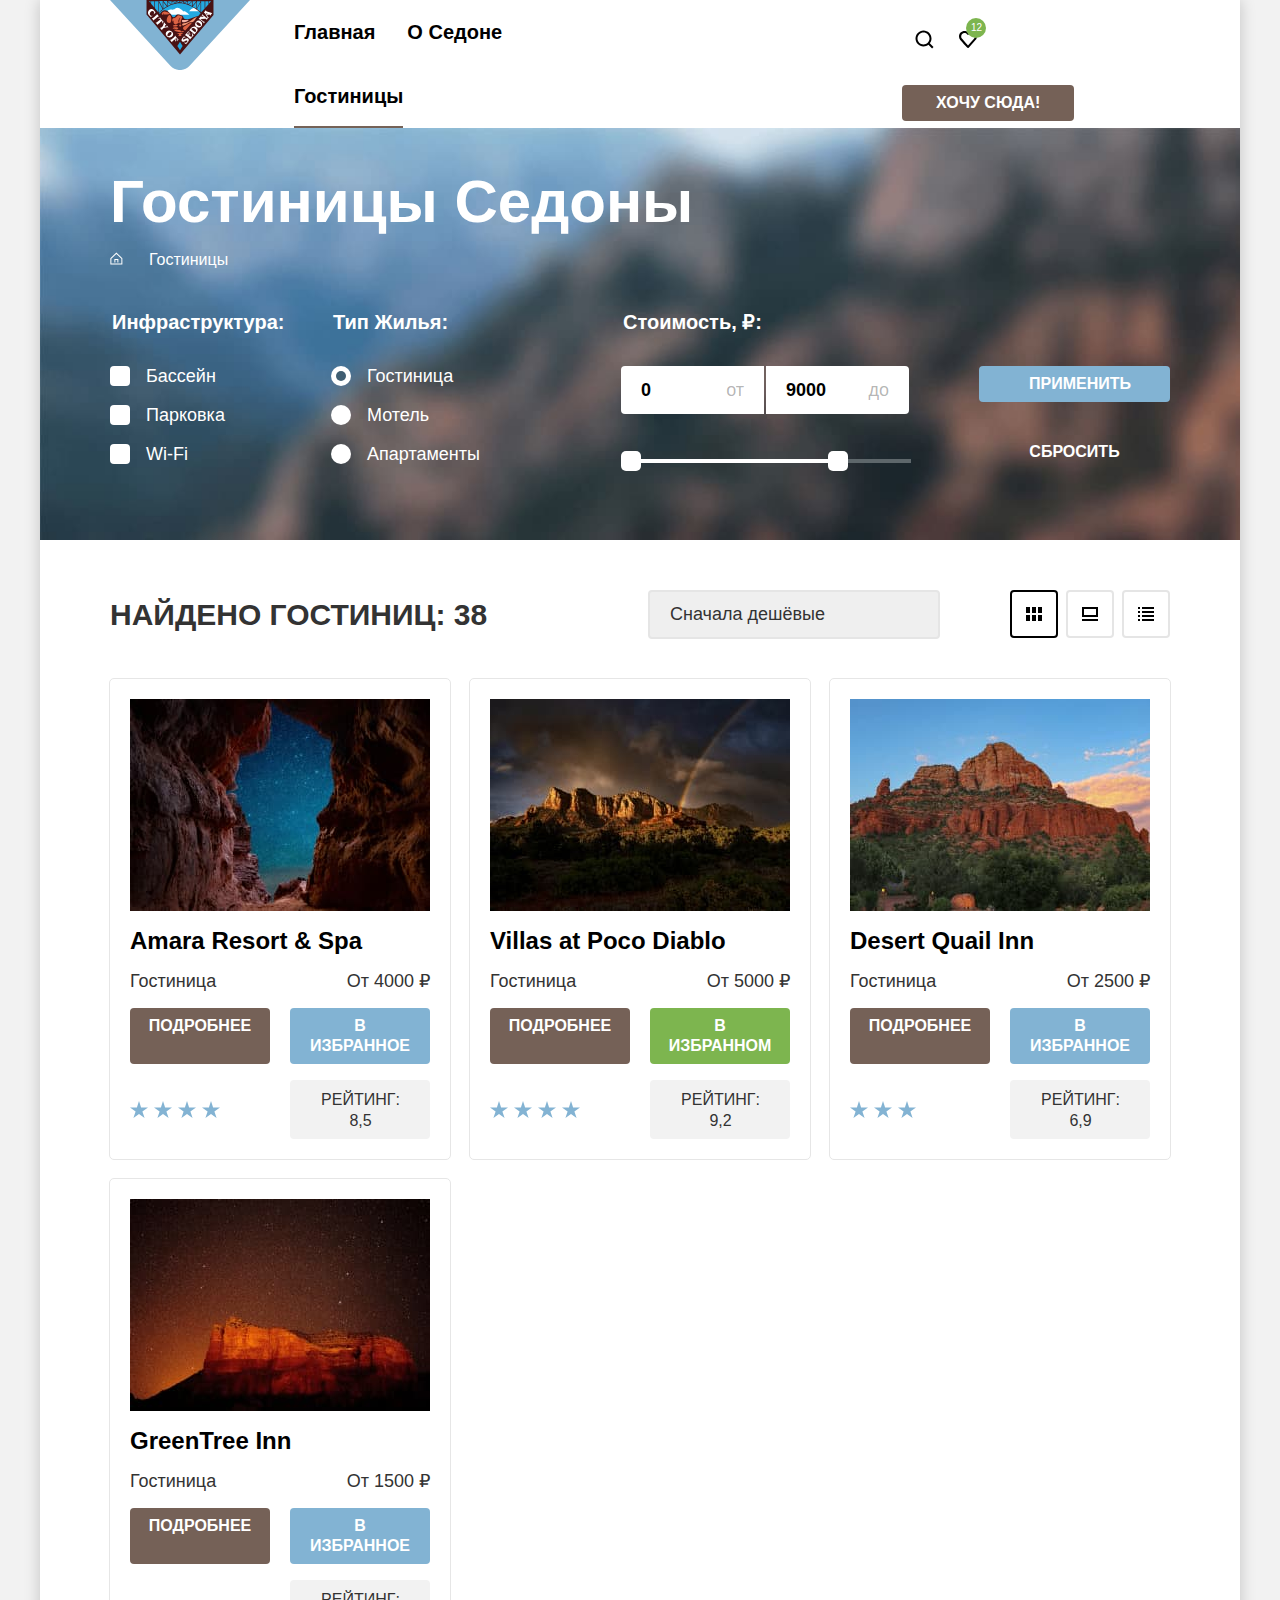
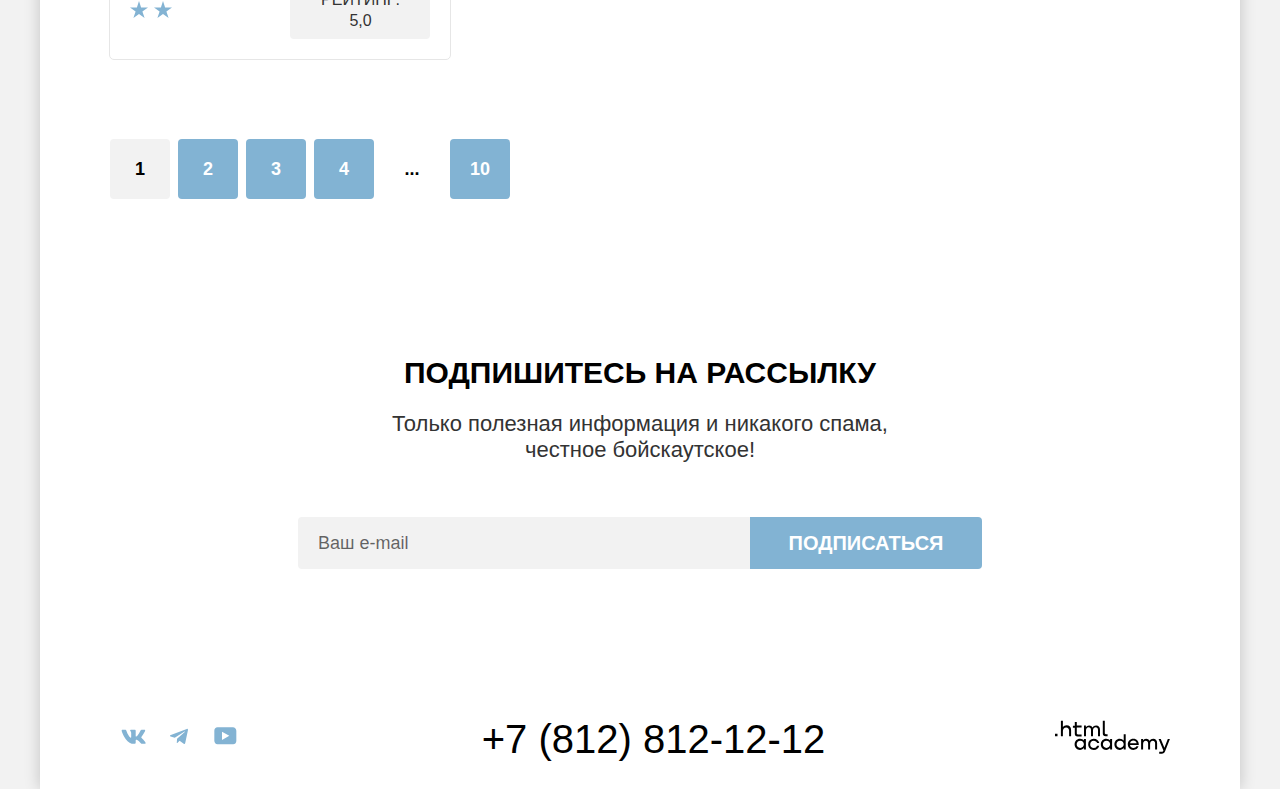
==== commit 846b94a4: "Fix after first check" ====
--- a/catalog.html
+++ b/catalog.html
@@ -9,19 +9,19 @@
 <body>
 <div class="page-container">
   <header class="page-header" data-test="header">
-    <a class="page-header-logo" href="/">
+    <a class="page-header-logo" href="index.html">
       <img src="images/icons/logo.svg" alt="Sedona" width="140" height="70">
     </a>
     <nav class="navigation">
       <ul class="navigation-list">
         <li class="navigation-item">
-          <a class="navigation-link" href="/">Главная</a>
+          <a class="navigation-link" href="index.html">Главная</a>
         </li>
         <li class="navigation-item">
           <a class="navigation-link" href="#">О седоне</a>
         </li>
         <li class="navigation-item">
-          <a class="navigation-link navigation-link-current" href="/hotels.html">Гостиницы</a>
+          <a class="navigation-link navigation-link-current">Гостиницы</a>
         </li>
       </ul>
       <ul class="navigation-list navigation-user">
@@ -39,8 +39,8 @@
             </span>
           </a>
         </li>
-        <li class="navigation-item">
-          <a class="navigation-link navigation-cart-link" href="#">
+        <li class="navigation-item navigation-cart-link">
+          <a class="navigation-link" href="#">
             <svg class="navigation-icon" aria-hidden="true" focusable="false" xmlns="http://www.w3.org/2000/svg"
                  width="20" height="20" viewBox="0 0 20 20"
                  fill="none">
@@ -64,10 +64,10 @@
   <main class="main-index" data-test="main">
     <section class="catalog-filter" data-test="filter">
       <h1 class="inner-header-title">Гостиницы Седоны</h1>
-      <nav>
+      <nav class="navigation-breadcrumbs">
         <ol class="breadcrumbs">
           <li class="breadcrumbs-item">
-            <a class="breadcrumbs-link" href="index.html">
+            <a class="breadcrumbs-link" href="./index.html">
               <svg xmlns="http://www.w3.org/2000/svg" aria-hidden="true" focusable="false" width="13" height="13"
                    fill="none" viewBox="0 0 13 13">
                 <path fill="current" d="m6.371.5-6 5.8v6.2h12V6.3l-6-5.8Zm5 11h-10V6.7l5-4.8 5 4.8v4.8Z"/>
@@ -371,7 +371,8 @@
         </p>
         <form class="newsletter-form" action="https://echo.htmlacademy.ru/" method="post">
           <label class="visually-hidden" for="newsletterEmail">Ваш e-mail</label>
-          <input class="newsletter-input" id="newsletterEmail" type="email" name="email" placeholder="Ваш e-mail">
+          <input class="newsletter-input" id="newsletterEmail" type="email" name="email" placeholder="Ваш e-mail"
+                 required>
           <button class="button button-secondary-color subscribe-button" type="submit">
             ПОДПИСАТЬСЯ
           </button>
--- a/styles/styles.css
+++ b/styles/styles.css
@@ -1,3 +1,10 @@
+/*
+* Prefixed by https://autoprefixer.github.io
+* PostCSS: v8.4.14,
+* Autoprefixer: v10.4.7
+* Browsers: > 2% and last 1 version
+*/
+
 @font-face {
   font-family: "PT Sans";
   font-style: normal;
@@ -115,7 +122,7 @@
 }
 
 .navigation-link-current::before {
-  content: '';
+  content: "";
   position: absolute;
   height: 2px;
   background-color: #756257;
@@ -128,8 +135,8 @@
   margin-right: 20px;
 }
 
-.navigation-cart-link::after {
-  content: '12';
+.navigation-cart-link .navigation-link::after {
+  content: "12";
   position: absolute;
   background-color: #7DB54F;
   width: 20px;
@@ -143,6 +150,7 @@
   box-sizing: border-box;
   padding: 5px;
   top: 11px;
+  right: 4px;
 }
 
 .navigation-icon {
@@ -225,12 +233,13 @@
   background-repeat: no-repeat;
   background-position: right 16px center;
   border-radius: 4px;
+  -webkit-appearance: none;
   appearance: none;
 }
 
 .select-control:hover,
 .select-control:focus {
-  border-color: rgba(104, 162, 202, 1);
+  border-color: #68A2CA;
 }
 
 .select-control:focus {
@@ -241,7 +250,6 @@
   border-color: rgba(0, 0, 0, 0.30);
   color: rgba(0, 0, 0, 0.30);
 }
-
 
 .text-information-title {
   font-size: 30px;
@@ -263,17 +271,11 @@
 .hero {
   position: relative;
   text-align: center;
-  margin-bottom: 21px;
-}
-
-.hero-promo {
-  width: 651px;
-  margin: 0 auto;
-  padding: 69px 0;
-}
-
-.hero-promo .text-information-title {
-  margin-bottom: 25px;
+  padding-top: 51px;
+  padding-bottom: 82px;
+  background-image: url("../images/hero-background.jpg");
+  background-size: cover;
+  clip-path: polygon(50% 100%, 21% 88%, 21% 93%, 0% 88%, 0% 0%, 100% 0%, 100% 88%, 79% 93%, 79% 88%);
 }
 
 .hero-background-image {
@@ -281,17 +283,14 @@
   object-fit: cover;
 }
 
-.hero::before {
-  content: '';
-  display: block;
-  position: absolute;
-  background-image: url("../images/welcome-text.svg");
-  background-repeat: no-repeat;
-  width: 458px;
-  height: 352px;
-  top: 51px;
-  transform: translate(-50%, 0);
-  left: 50%;
+.advantages-discuss {
+  width: 651px;
+  margin: 0 auto 21px;
+  padding: 69px 0;
+}
+
+.advantages-discuss .text-information-title {
+  margin-bottom: 25px;
 }
 
 .advantages-promo {
@@ -335,7 +334,6 @@
 .advantages-item-picture .advantages-item-container {
   padding: 103px 85px;
 }
-
 
 .advantages-item-image {
   vertical-align: middle;
@@ -373,7 +371,7 @@
 }
 
 .advantages-item-title::after {
-  content: '';
+  content: "";
   position: absolute;
   bottom: -30px;
   left: 85px;
@@ -382,9 +380,8 @@
   background-color: rgba(0, 0, 0, 0.30);
 }
 
-
 .advantages-item-picture .advantages-item-title::after {
-  content: '';
+  content: "";
   position: absolute;
   bottom: -30px;
   left: 85px;
@@ -487,6 +484,7 @@
 .newsletter-background {
   color: #FFFFFF;
   background-image: url("../images/subscribe.jpg");
+  background-color: #68A2CA;
   background-repeat: no-repeat;
   background-size: cover;
 }
@@ -558,18 +556,20 @@
 .button-active-color:hover {
   background-color: #6C9E42;
 }
+
 .button-active-color:focus {
   background-color: #6C9E42;
 }
+
 .button-active-color:active {
   background-color: #7DB54F;
   color: rgba(255, 255, 255, 0.30);
 }
+
 .button-active-color:disabled {
   background-color: #E5E5E5;
   color: #FFFFFF;
 }
-
 
 .page-footer {
   background-color: #FFFFFF;
@@ -622,7 +622,6 @@
   list-style-type: none;
   flex-wrap: wrap;
 }
-
 
 .footer-social-link {
   display: block;
@@ -682,6 +681,7 @@
 .catalog-filter {
   color: #FFFFFF;
   background-image: url("../images/blur-filter-photo.jpg");
+  background-color: #68A2CA;
   background-size: cover;
 }
 
@@ -703,8 +703,12 @@
 
 .breadcrumbs {
   display: flex;
-  margin: 0 0 40px;
   padding: 0;
+  margin: 0
+}
+
+.navigation-breadcrumbs {
+  margin-bottom: 40px;
 }
 
 .breadcrumbs-item {
@@ -713,7 +717,7 @@
 }
 
 .breadcrumbs-item::after {
-  content: '';
+  content: "";
   position: absolute;
   width: 8px;
   height: 11px;
@@ -752,9 +756,8 @@
 }
 
 .breadcrumbs-link:focus svg {
-  fill: rgba(255, 255, 255);
-}
-
+  fill: #ffffff;
+}
 
 .breadcrumbs-link:active {
   color: rgba(255, 255, 255, 0.3);
@@ -763,7 +766,6 @@
 .breadcrumbs-link:active svg {
   fill: rgba(255, 255, 255, 0.3);
 }
-
 
 .catalog-filter-title {
   font-size: 20px;
@@ -780,7 +782,7 @@
 }
 
 .catalog-filter-item {
-  margin-bottom: 16px;
+  margin-bottom: 18px;
 }
 
 .catalog-filter-item:last-child {
@@ -798,7 +800,6 @@
   margin-bottom: 0;
 }
 
-
 .catalog-filter-buttons {
   width: 191px;
   display: flex;
@@ -839,10 +840,10 @@
   display: flex;
   margin-bottom: 40px;
   align-items: center;
+  justify-content: space-between;
 }
 
 .catalog-header-controls {
-  margin-left: auto;
   display: flex;
   width: 522px;
 }
@@ -888,19 +889,17 @@
   border: 2px solid #000000;
 }
 
-
 .button-show-cards {
-  background-image: url('../images/icons/columns-view.svg');
+  background-image: url("../images/icons/columns-view.svg");
 }
 
 .button-show-feed {
-  background-image: url('../images/icons/slide-view.svg');
+  background-image: url("../images/icons/slide-view.svg");
 }
 
 .button-show-list {
-  background-image: url('../images/icons/list-view.svg');
-}
-
+  background-image: url("../images/icons/list-view.svg");
+}
 
 .hotel-list {
   display: grid;
@@ -990,7 +989,7 @@
   justify-content: space-between;
   color: #333333;
   padding: 20px;
-  border: 1px solid #E6E6E6;
+  outline: 1px solid #E6E6E6;
   border-radius: 4px;
 }
 
@@ -1028,7 +1027,7 @@
   background-image: url("../images/icons/star.svg");
   background-repeat: no-repeat;
   background-position: center;
-  margin-right: 4px;
+  margin-right: 6px;
 }
 
 .hotel-card-buttons .button {
@@ -1038,7 +1037,6 @@
   display: flex;
   justify-content: center;
 }
-
 
 .pagination {
   display: flex;
@@ -1094,7 +1092,6 @@
   outline: none;
   border: 1px solid transparent;
 }
-
 
 .modal-container {
   position: fixed;
@@ -1127,7 +1124,7 @@
 .modal-close-button {
   position: absolute;
   padding: 0;
-  top:64px;
+  top: 64px;
   right: 52px;
   width: 52px;
   height: 52px;
@@ -1142,12 +1139,12 @@
 }
 
 .modal-close-button:hover {
-  background-color: rgba(230, 230, 230, 1);
+  background-color: #E6E6E6;
 }
 
 .modal-close-button:focus {
-  background-color: rgba(230, 230, 230, 1);
-  border: 3px solid rgba(131, 179, 211, 1);
+  background-color: #E6E6E6;
+  border: 3px solid #83B3D3;
   outline: none;
 }
 
@@ -1186,7 +1183,7 @@
 .field-group .field-tip {
   position: absolute;
   bottom: -25px;
-  left:157px;
+  left: 157px;
   margin: 0;
   flex-grow: 1;
   font-size: 16px;
@@ -1194,7 +1191,7 @@
 }
 
 .field-tip.field-validation-error {
-  color: rgba(255, 87, 87, 1);
+  color: #FF5757;
 }
 
 .modal-submit-control {
@@ -1206,7 +1203,6 @@
   font-weight: 700;
   line-height: 24px;
 }
-
 
 .date-control {
   box-sizing: border-box;
@@ -1225,9 +1221,11 @@
 .date-control::placeholder {
   opacity: 0.6;
 }
+
 .date-control:hover {
   background-color: #E6E6E6;
 }
+
 .date-control:focus {
   outline: 3px solid #83B3D3;
 }
@@ -1248,14 +1246,13 @@
   opacity: 0.3;
   top: 14px;
   right: 20px;
-  content: '';
+  content: "";
   width: 16px;
   height: 15px;
   background-image: url("../images/icons/date.svg");
   background-repeat: no-repeat;
   background-size: cover;
 }
-
 
 .counter-control {
   background-color: #F2F2F2;
@@ -1322,6 +1319,7 @@
 
 .counter-control input::-webkit-outer-spin-button,
 .counter-control input::-webkit-inner-spin-button {
+  -webkit-appearance: none;
   appearance: none;
   margin: 0;
 }
@@ -1332,7 +1330,6 @@
   grid-auto-rows: minmax(48px, auto);
   gap: 88px;
 }
-
 
 .tooltip {
   position: absolute;
@@ -1352,7 +1349,7 @@
 }
 
 .tooltip-text {
-  box-sizing:border-box;
+  box-sizing: border-box;
   position: absolute;
   top: 100%;
   margin-top: 12px;
@@ -1380,24 +1377,23 @@
   position: relative;
 }
 
-
 .tooltip-text:before {
-  content:'';
+  content: "";
   background-image: url("../images/icons/triangle.svg");
   width: 19px;
   height: 9px;
-  position:absolute;
+  position: absolute;
   bottom: 100%;
-  left:0;
-  right:0;
+  left: 0;
+  right: 0;
   margin-left: auto;
   margin-right: auto;
 }
+
 .pagination-current {
   color: #000000;
   background-color: #F2F2F2;
 }
-
 
 .pagination-current:hover,
 .pagination-current:focus,
@@ -1422,7 +1418,6 @@
   height: 4px;
   background-color: #FFFFFF;
 }
-
 
 .range-toggle {
   position: absolute;
@@ -1475,6 +1470,7 @@
 .range-input:hover {
   background-color: #E6E6E6;
 }
+
 .range-input:focus {
   background-color: #E6E6E6;
   outline: 3px solid #83B3D3;
@@ -1482,6 +1478,7 @@
 
 .range-input::-webkit-outer-spin-button,
 .range-input::-webkit-inner-spin-button {
+  -webkit-appearance: none;
   appearance: none;
   margin: 0;
 }
@@ -1497,15 +1494,14 @@
 
 .min-price-wrapper::after {
   position: absolute;
-  content: 'от';
-  color: rgba(0,0,0,0.3);
+  content: "от";
+  color: rgba(0, 0, 0, 0.3);
   font-family: inherit;
   line-height: 24px;
   bottom: 12px;
   right: 20px;
 }
 
-
 .max-price {
   border-top-right-radius: 4px;
   border-bottom-right-radius: 4px;
@@ -1513,8 +1509,8 @@
 
 .max-price-wrapper::after {
   position: absolute;
-  content: 'до';
-  color: rgba(0,0,0,0.3);
+  content: "до";
+  color: rgba(0, 0, 0, 0.3);
   font-family: inherit;
   line-height: 24px;
   bottom: 12px;
@@ -1540,11 +1536,12 @@
 .control:hover {
   opacity: 0.6;
 }
+
 .control:active {
   opacity: 1;
 }
 
-.control:active .control-mark{
+.control:active .control-mark {
   outline: 3px solid #83B3D3;
 }
 
@@ -1573,9 +1570,7 @@
   left: 5px;
   width: 10px;
   height: 10px;
-  background-color: rgba(63, 94, 114, 1);
+  background-color: #3F5E72;
   border-radius: 50%;
   content: "";
 }
-
-
